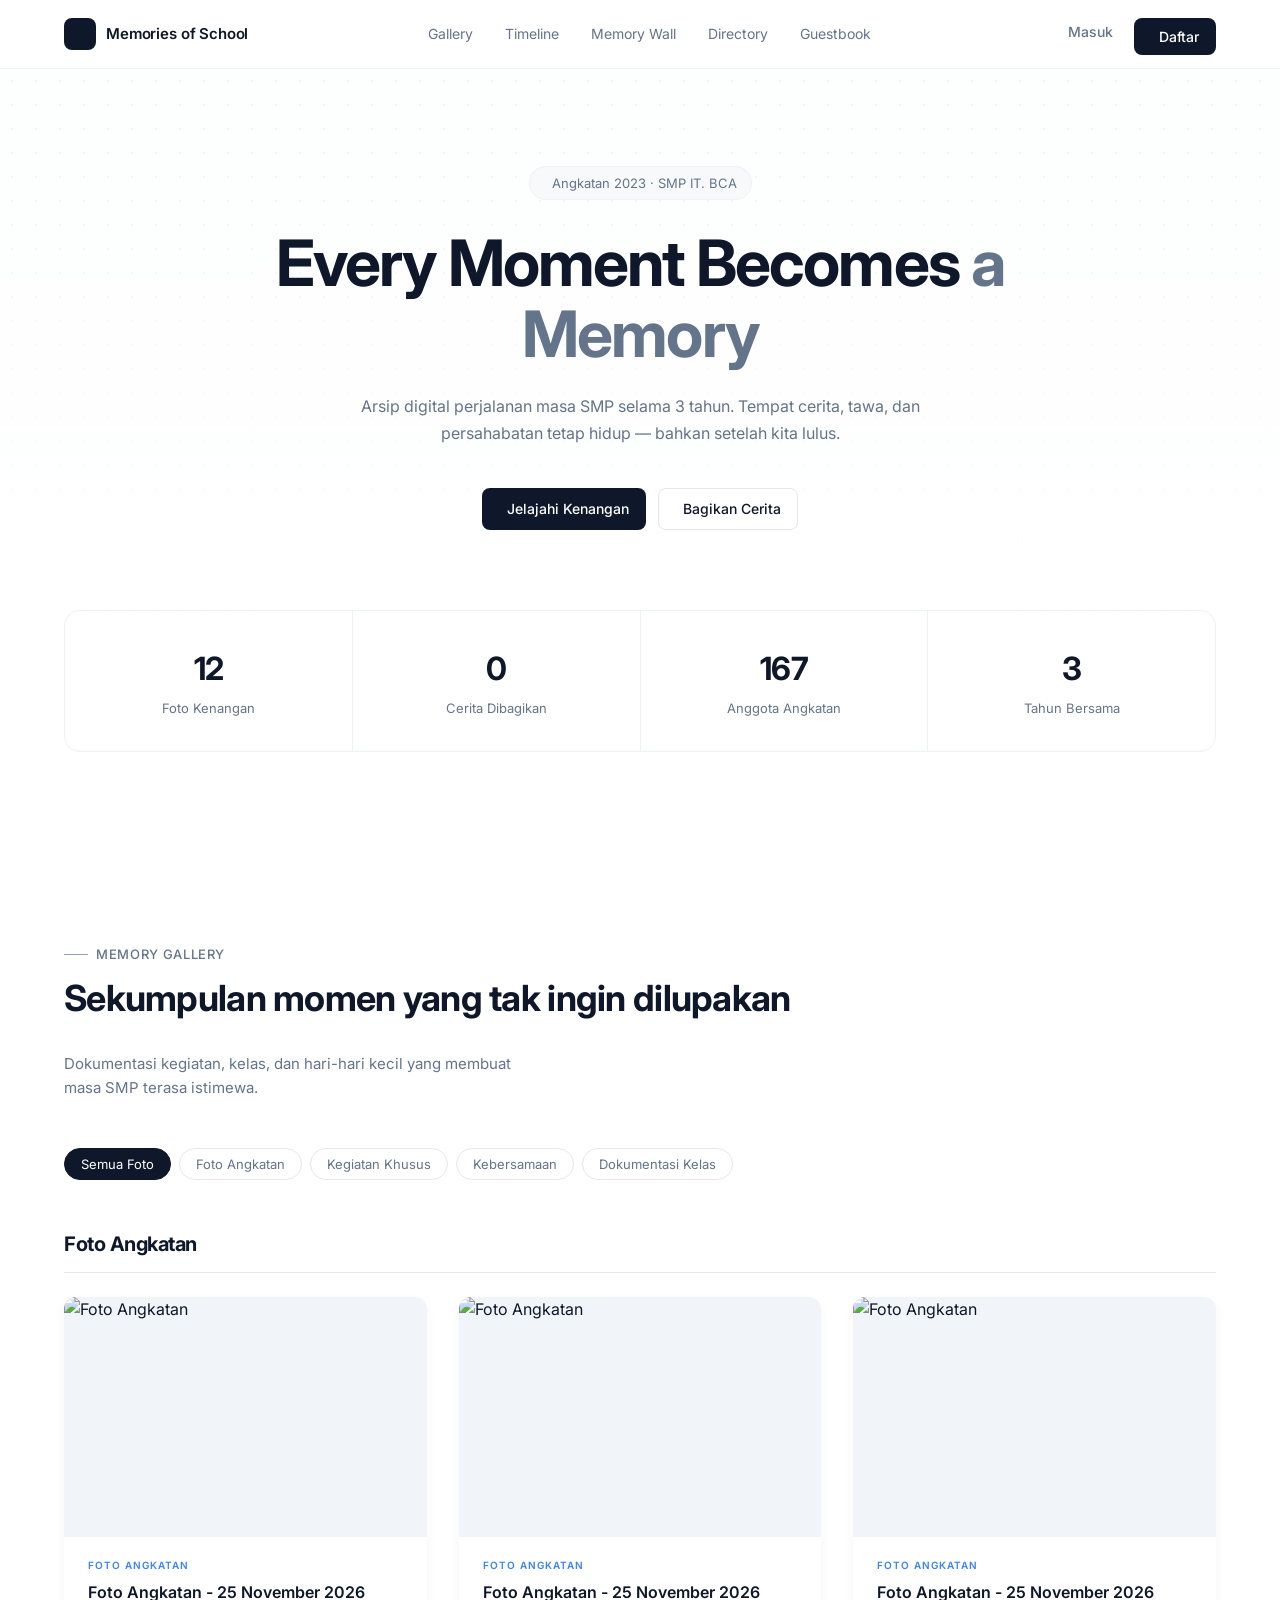
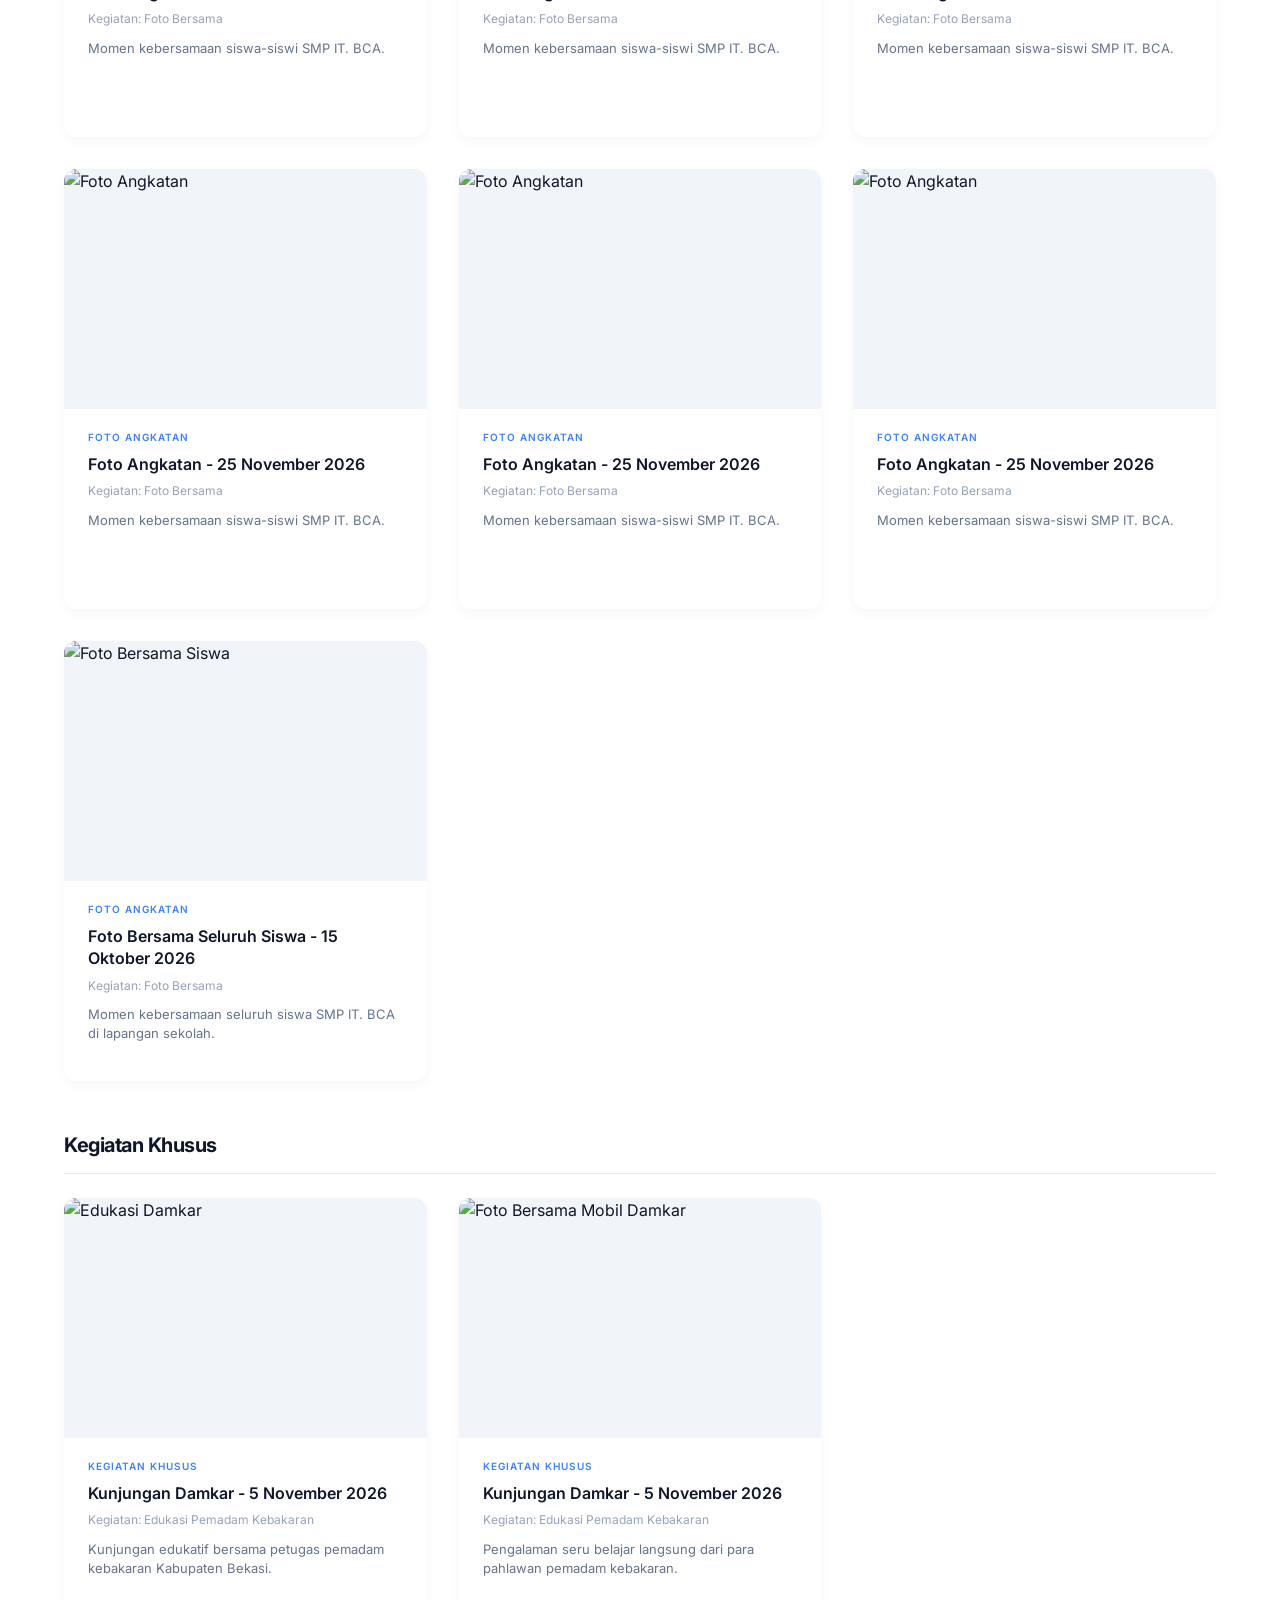
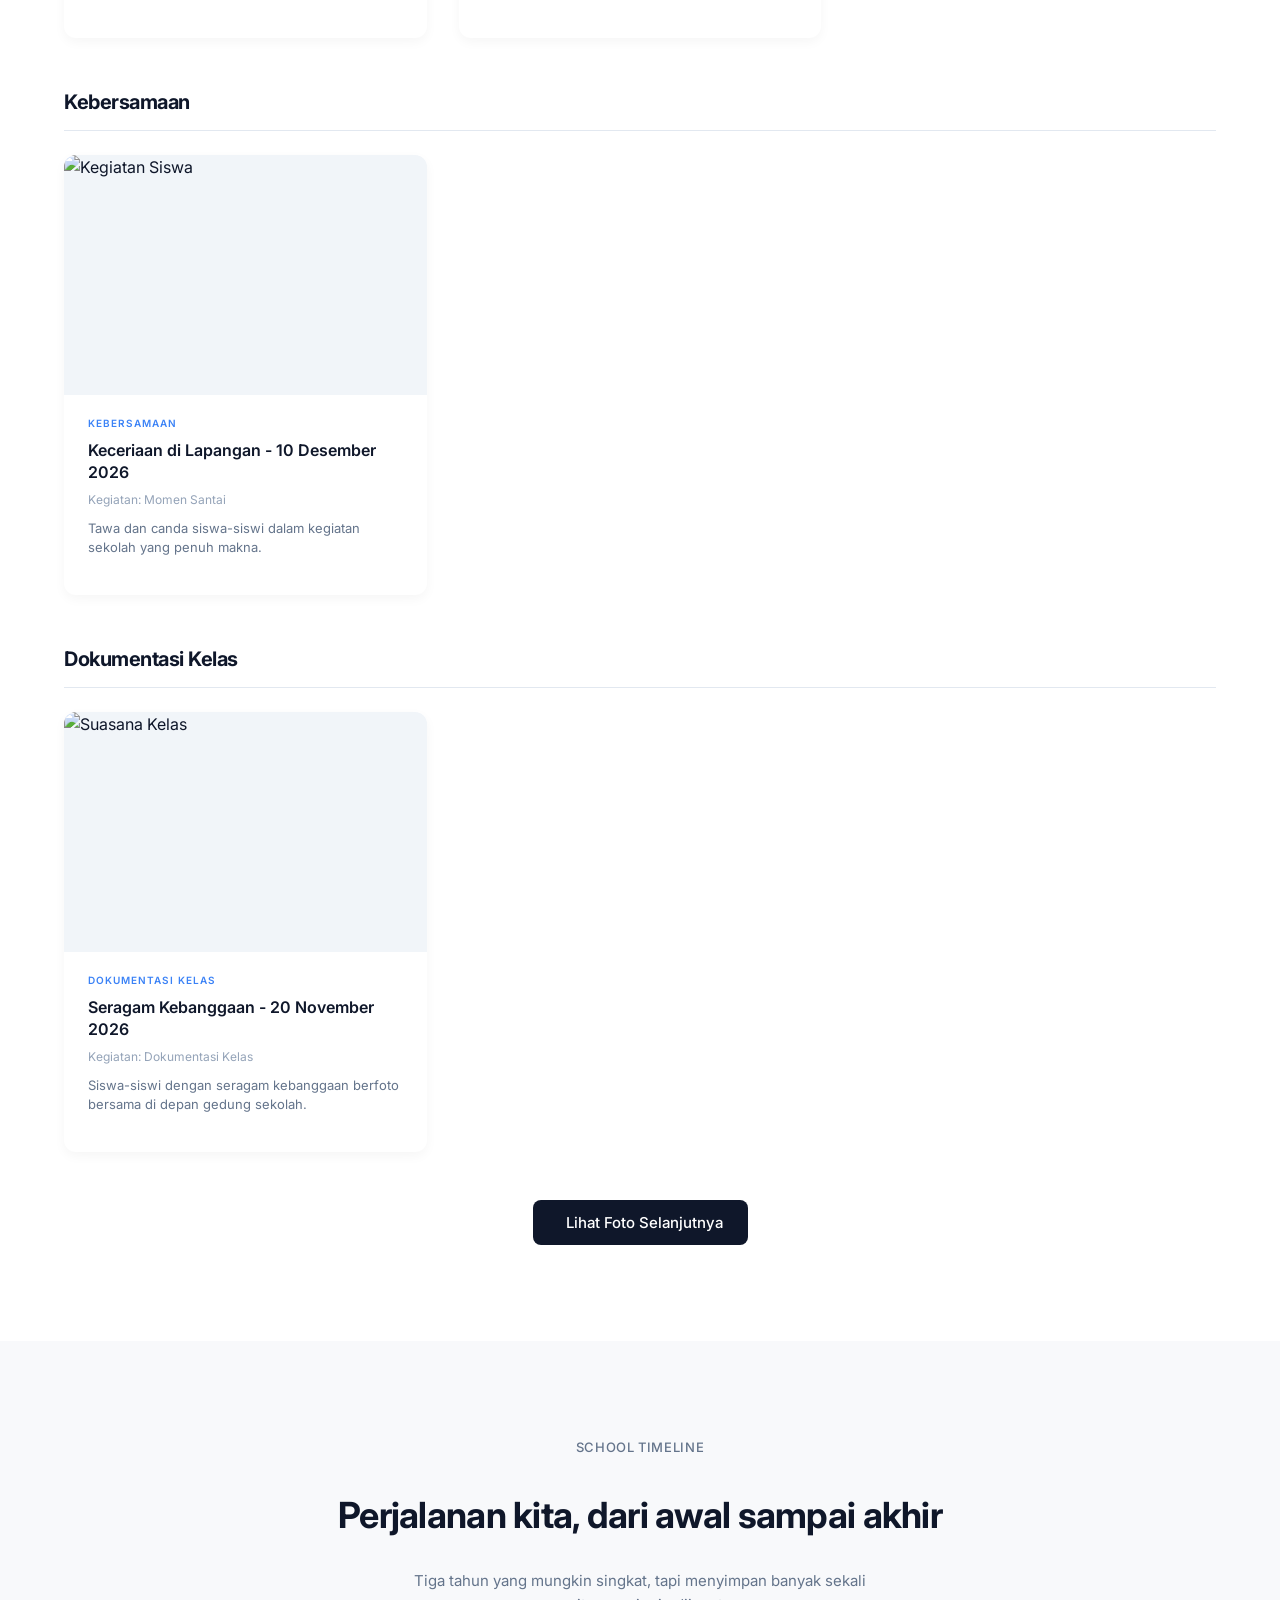
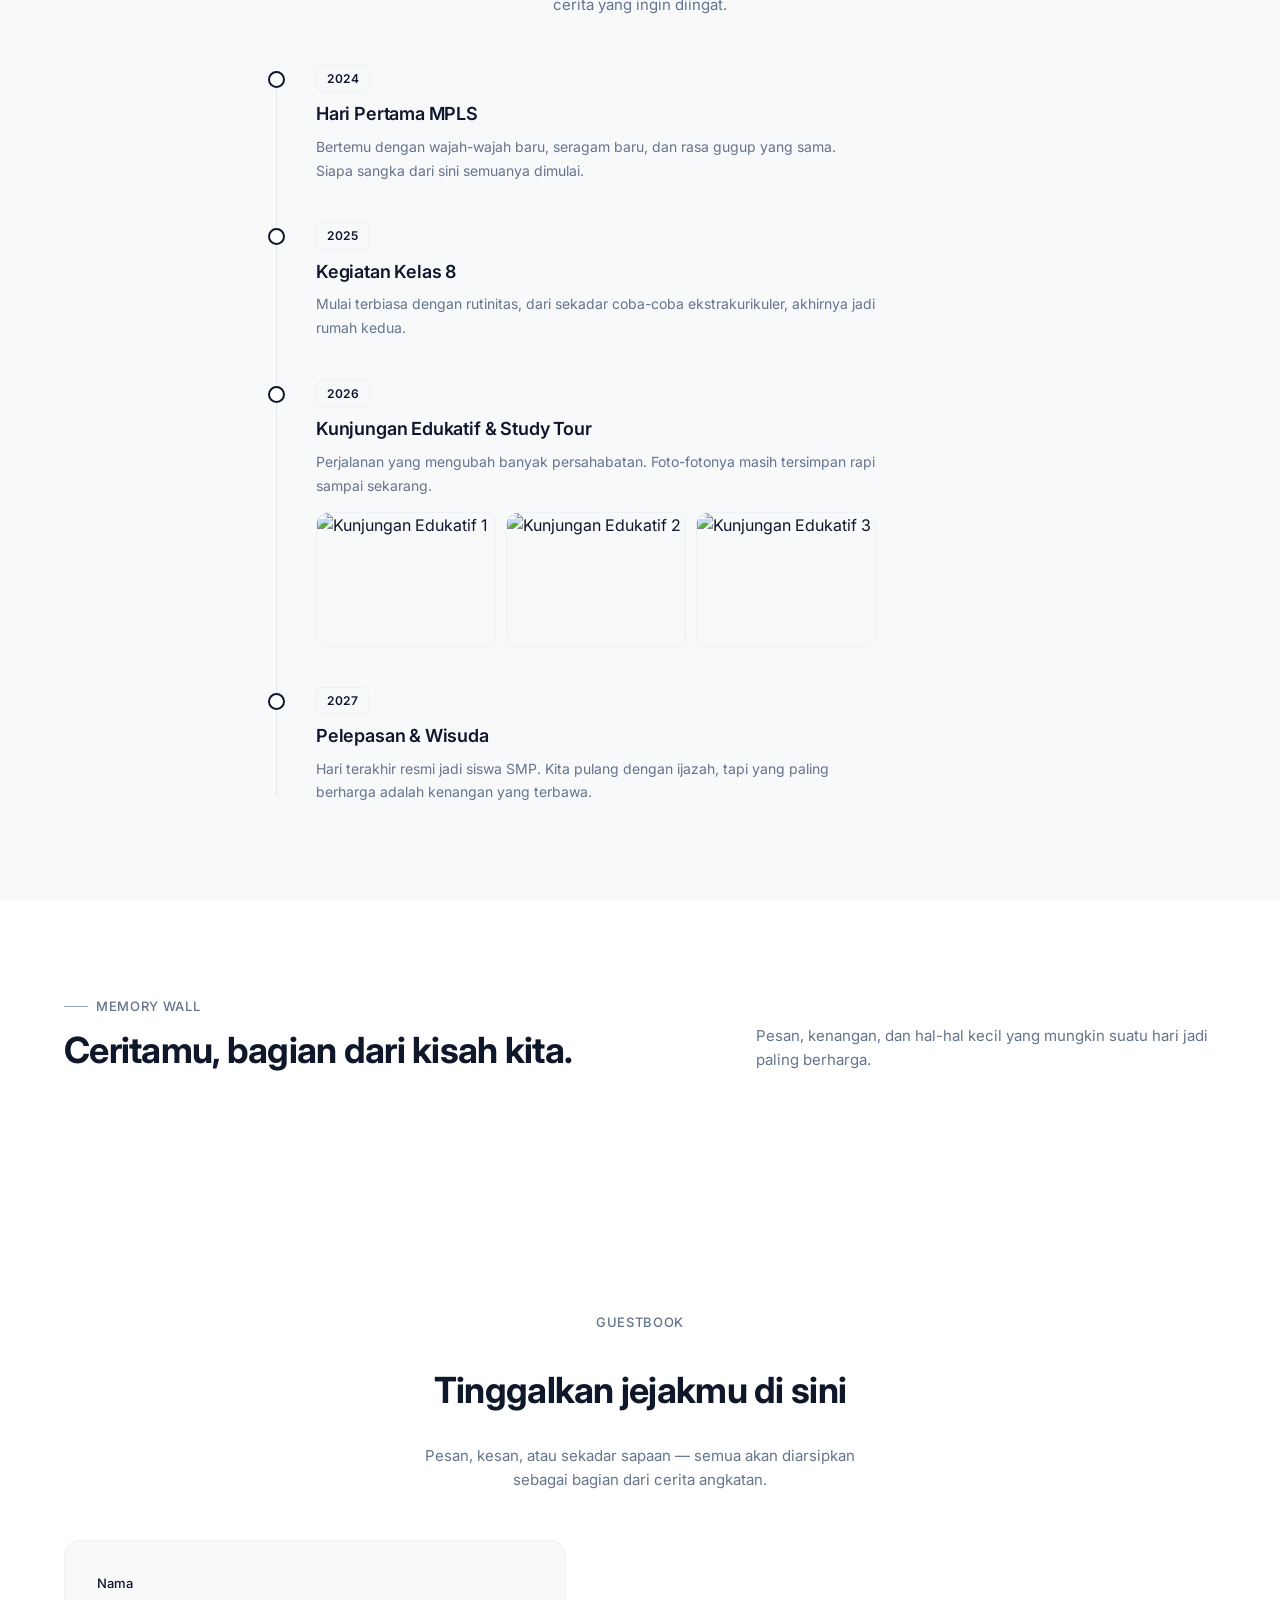
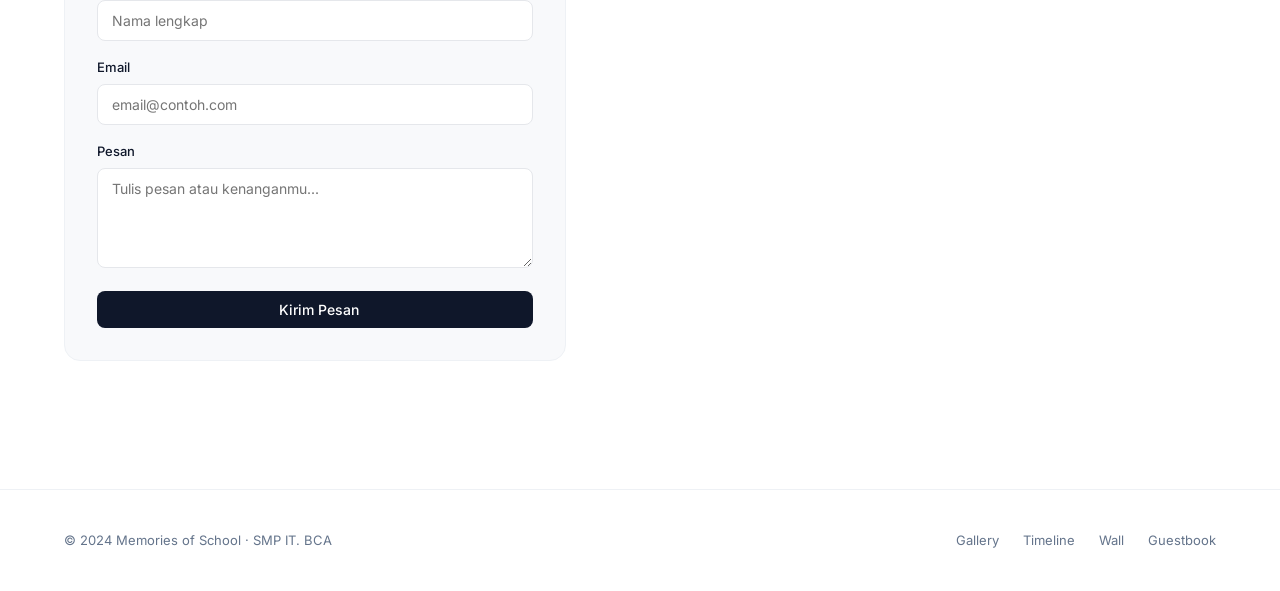
==== index.html @ fe0cecae "Update index.html" ====
<!DOCTYPE html>
<html lang="id">
<head>
  <meta charset="UTF-8">
  <meta name="viewport" content="width=device-width, initial-scale=1.0">
  <title>Memories of School — SMP IT. BCA</title>
  <link rel="preconnect" href="https://fonts.googleapis.com">
  <link rel="preconnect" href="https://fonts.gstatic.com" crossorigin>
  <link href="https://fonts.googleapis.com/css2?family=Inter:wght@400;500;600;700&display=swap" rel="stylesheet">
  <script src="https://unpkg.com/lucide@latest"></script>
  <script src="https://cdn.jsdelivr.net/npm/@supabase/supabase-js@2"></script>
  <link rel="stylesheet" href="css/styles.css">
  
  <!-- CUSTOM CSS: DESAIN MINIMALIS & GRID TABEL YANG RAPI -->
  <style>
    /* Kunci Grid Utama */
    .gallery {
      display: grid !important;
      grid-template-columns: repeat(auto-fill, minmax(300px, 1fr)) !important;
      gap: 32px !important; 
      grid-auto-rows: 440px !important; 
      align-items: stretch !important;
    }

    /* Kunci Card */
    .gallery-card {
      display: flex !important;
      flex-direction: column !important;
      height: 440px !important; 
      background: #ffffff !important;
      border-radius: 12px !important; 
      border: none !important; 
      box-shadow: 0 4px 12px rgba(0, 0, 0, 0.04) !important; 
      overflow: hidden !important;
      margin: 0 !important;
      transition: transform 0.3s ease, box-shadow 0.3s ease !important;
    }

    .gallery-card:hover {
      transform: translateY(-4px) !important;
      box-shadow: 0 12px 24px rgba(0, 0, 0, 0.08) !important;
    }

    /* Kunci Gambar */
    .gallery-media {
      width: 100% !important;
      height: 240px !important; 
      flex-shrink: 0 !important;
      position: relative !important;
      overflow: hidden !important;
      background: #f1f5f9 !important;
    }

    .gallery-media img {
      width: 100% !important;
      height: 100% !important;
      object-fit: cover !important; 
      display: block !important;
      transition: transform 0.5s ease !important;
      cursor: pointer;
    }

    .gallery-card:hover .gallery-media img {
      transform: scale(1.03) !important; 
    }

    /* Kunci Area Teks */
    .gallery-info {
      height: 200px !important; 
      padding: 20px 24px !important; 
      display: flex !important;
      flex-direction: column !important;
      overflow: hidden !important;
      box-sizing: border-box !important;
    }

    /* Styling Kategori (Accent Color) */
    .photo-category {
      font-size: 10px !important;
      font-weight: 600 !important;
      color: #3b82f6 !important; 
      text-transform: uppercase !important;
      letter-spacing: 1px !important;
      margin-bottom: 8px !important;
    }

    /* Batasi Judul 2 Baris */
    .gallery-title {
      display: -webkit-box !important;
      -webkit-line-clamp: 2 !important;
      -webkit-box-orient: vertical !important;
      overflow: hidden !important;
      margin-bottom: 6px !important;
      font-size: 16px !important;
      font-weight: 600 !important;
      line-height: 1.4 !important;
      color: #0f172a !important;
    }

    /* Meta Data Kegiatan */
    .gallery-meta {
      font-size: 12px !important;
      color: #94a3b8 !important;
      margin-bottom: 10px !important;
    }

    /* Batasi Deskripsi 2 Baris */
    .gallery-desc {
      display: -webkit-box !important;
      -webkit-line-clamp: 2 !important;
      -webkit-box-orient: vertical !important;
      overflow: hidden !important;
      margin-bottom: 0 !important;
      font-size: 13px !important;
      color: #64748b !important;
      line-height: 1.5 !important;
    }

    /* Group Section Title */
    .group-title {
      font-size: 20px;
      font-weight: 700;
      color: #0f172a;
      margin-top: 48px;
      margin-bottom: 24px;
      padding-bottom: 12px;
      border-bottom: 1px solid #e2e8f0;
      letter-spacing: -0.5px;
    }

    /* Sembunyikan grup secara default jika difilter */
    .category-group {
      display: block;
      animation: fadeIn 0.4s ease;
    }

    @keyframes fadeIn {
      from { opacity: 0; transform: translateY(10px); }
      to { opacity: 1; transform: translateY(0); }
    }

    /* Tombol Load More */
    .load-more-container {
      text-align: center !important;
      margin-top: 48px !important;
      width: 100% !important;
    }

    /* Lightbox */
    .lightbox {
      position: fixed; top: 0; left: 0; width: 100%; height: 100%;
      background: rgba(15, 23, 42, 0.95); display: flex; align-items: center; justify-content: center;
      z-index: 9999; opacity: 0; pointer-events: none; transition: opacity 0.3s ease;
    }
    .lightbox.active { opacity: 1; pointer-events: auto; }
    .lightbox img { max-width: 90%; max-height: 90%; border-radius: 8px; box-shadow: 0 10px 30px rgba(0,0,0,0.5); }
    .lightbox-close { position: absolute; top: 24px; right: 32px; color: white; font-size: 32px; cursor: pointer; background: none; border: none; }

    /* =========================================
       SARAN UI/UX BARU (Ditambahkan di sini)
       ========================================= */
    html { scroll-behavior: smooth; }

    /* UI: Background Hero Lebih Hidup */
    .hero {
      background-color: #f8fafc;
      background-image: radial-gradient(#cbd5e1 1px, transparent 1px);
      background-size: 24px 24px;
      position: relative;
    }
    .hero::before {
      content: '';
      position: absolute;
      top: 0; left: 0; width: 100%; height: 100%;
      background: linear-gradient(to bottom, rgba(255,255,255,0.7) 0%, rgba(255,255,255,1) 100%);
      z-index: 0;
    }
    .hero .container { position: relative; z-index: 1; }

    /* UI: Efek Hover Overlay pada Foto (Menggunakan SVG, Bukan Emoji) */
    .gallery-media::after {
      content: '';
      position: absolute;
      top: 0; left: 0; width: 100%; height: 100%;
      background: rgba(15, 23, 42, 0.5) url("data:image/svg+xml,%3Csvg xmlns='http://www.w3.org/2000/svg' width='32' height='32' viewBox='0 0 24 24' fill='none' stroke='white' stroke-width='2' stroke-linecap='round' stroke-linejoin='round'%3E%3Ccircle cx='11' cy='11' r='8'%3E%3C/circle%3E%3Cline x1='21' y1='21' x2='16.65' y2='16.65'%3E%3C/line%3E%3Cline x1='11' y1='8' x2='11' y2='14'%3E%3C/line%3E%3Cline x1='8' y1='11' x2='14' y2='11'%3E%3C/line%3E%3C/svg%3E") center no-repeat;
      opacity: 0;
      transition: opacity 0.3s ease;
      pointer-events: none;
      z-index: 1;
    }
    .gallery-card:hover .gallery-media::after { opacity: 1; }

    /* UX: Perbaikan Grid di HP Kecil */
    @media (max-width: 480px) {
      .gallery {
        grid-template-columns: 1fr !important;
        gap: 20px !important;
      }
    }

    /* UX: Tombol Scroll to Top */
    #scrollTopBtn {
      position: fixed;
      bottom: 30px;
      right: 30px;
      width: 48px;
      height: 48px;
      background-color: #0f172a;
      color: white;
      border: none;
      border-radius: 50%;
      cursor: pointer;
      display: flex;
      align-items: center;
      justify-content: center;
      box-shadow: 0 4px 12px rgba(0,0,0,0.15);
      opacity: 0;
      visibility: hidden;
      transition: all 0.3s ease;
      z-index: 999;
    }
    #scrollTopBtn.show {
      opacity: 1;
      visibility: visible;
    }
    #scrollTopBtn:hover {
      background-color: #3b82f6;
      transform: translateY(-3px);
    }
  </style>
</head>
<body>

<!-- ================= NAVBAR ================= -->
<nav class="nav">
  <div class="container nav-inner">
    <a href="#" class="brand">
      <span class="brand-mark"><i data-lucide="book-open"></i></span>
      <span>Memories of School</span>
    </a>
    <div class="nav-links" id="navLinks">
      <a href="#gallery">Gallery</a>
      <a href="#timeline">Timeline</a>
      <a href="#wall">Memory Wall</a>
      <a href="#directory">Directory</a>
      <a href="#guestbook">Guestbook</a>
    </div>
    <div class="nav-actions">
      <div class="auth-buttons" id="authButtons">
        <button class="btn btn-ghost" id="btnLogin">Masuk</button>
        <button class="btn btn-primary" id="btnRegister">
          <i data-lucide="user-plus"></i> <span class="reg-text">Daftar</span>
        </button>
      </div>
      <div class="user-menu" id="userMenu" hidden>
        <div class="user-chip">
          <div class="user-avatar" id="userAvatar">A</div>
          <span class="user-name" id="userName">Nama</span>
        </div>
        <button class="btn btn-ghost btn-sm" id="btnLogout" title="Keluar" aria-label="Keluar" onclick="return confirm('Apakah kamu yakin ingin keluar dari akun ini?')">
          <i data-lucide="log-out"></i>
        </button>
      </div>
      <button class="mobile-toggle" id="mobileToggle" aria-label="Menu">
        <i data-lucide="menu"></i>
      </button>
    </div>
  </div>
</nav>

<!-- ================= HERO ================= -->
<header class="hero">
  <div class="container">
    <div class="hero-badge">
      <i data-lucide="sparkles"></i>
      Angkatan 2023 · SMP IT. BCA
    </div>
    <h1>Every Moment Becomes <em>a Memory</em></h1>
    <p>Arsip digital perjalanan masa SMP selama 3 tahun. Tempat cerita, tawa, dan persahabatan tetap hidup — bahkan setelah kita lulus.</p>
    <div class="hero-actions">
      <a href="#gallery" class="btn btn-primary">
        <i data-lucide="images"></i> Jelajahi Kenangan
      </a>
      <a href="#wall" class="btn btn-outline">
        <i data-lucide="pen-line"></i> Bagikan Cerita
      </a>
    </div>
  </div>
</header>

<!-- ================= STATS ================= -->
<section class="stats reveal">
  <div class="container">
    <div class="stats-grid">
      <div class="stat">
        <div class="stat-value" id="statPhotos">12</div>
        <div class="stat-label">Foto Kenangan</div>
      </div>
      <div class="stat">
        <div class="stat-value" id="statWall">0</div>
        <div class="stat-label">Cerita Dibagikan</div>
      </div>
      <div class="stat">
        <div class="stat-value" id="statAnggota">167</div>
        <div class="stat-label">Anggota Angkatan</div>
      </div>
      <div class="stat">
        <div class="stat-value" id="statTahun">3</div>
        <div class="stat-label">Tahun Bersama</div>
      </div>
    </div>
  </div>
</section>

<!-- ================= GALLERY ================= -->
<section class="section" id="gallery">
  <div class="container">
    <div class="section-header">
      <div>
        <div class="eyebrow">Memory Gallery</div>
        <h2 class="section-title">Sekumpulan momen yang tak ingin dilupakan</h2>
      </div>
      <div class="header-right">
        <p class="section-desc">Dokumentasi kegiatan, kelas, dan hari-hari kecil yang membuat masa SMP terasa istimewa.</p>
        <button class="btn btn-primary" id="btnAddPhoto" hidden>
          <i data-lucide="plus"></i> Tambah Foto
        </button>
      </div>
    </div>

    <div class="filters">
      <button class="filter active" data-filter="all">Semua Foto</button>
      <button class="filter" data-filter="angkatan">Foto Angkatan</button>
      <button class="filter" data-filter="kegiatan">Kegiatan Khusus</button>
      <button class="filter" data-filter="kebersamaan">Kebersamaan</button>
      <button class="filter" data-filter="kelas">Dokumentasi Kelas</button>
    </div>

    <div class="category-group" data-cat="angkatan">
      <h3 class="group-title">Foto Angkatan</h3>
      <div class="gallery" id="galleryGridAngkatan">
        
        <article class="gallery-card reveal" data-cat="angkatan">
          <div class="gallery-media"><img src="https://raw.githubusercontent.com/ZrooPro/SaveDat2/main/uploads/20261125_161316_932_z1b9irbq.jpg" alt="Foto Angkatan" loading="lazy" onclick="openLightbox(this.src)"></div>
          <div class="gallery-info"><div class="photo-category">Foto Angkatan</div><h3 class="gallery-title">Foto Angkatan - 25 November 2026</h3><div class="gallery-meta">Kegiatan: Foto Bersama</div><p class="gallery-desc">Momen kebersamaan siswa-siswi SMP IT. BCA.</p></div>
        </article>

        <article class="gallery-card reveal" data-cat="angkatan">
          <div class="gallery-media"><img src="https://raw.githubusercontent.com/ZrooPro/SaveDat2/main/uploads/20261125_161321_179_rw76cn85.jpg" alt="Foto Angkatan" loading="lazy" onclick="openLightbox(this.src)"></div>
          <div class="gallery-info"><div class="photo-category">Foto Angkatan</div><h3 class="gallery-title">Foto Angkatan - 25 November 2026</h3><div class="gallery-meta">Kegiatan: Foto Bersama</div><p class="gallery-desc">Momen kebersamaan siswa-siswi SMP IT. BCA.</p></div>
        </article>

        <article class="gallery-card reveal" data-cat="angkatan">
          <div class="gallery-media"><img src="https://raw.githubusercontent.com/ZrooPro/SaveDat2/main/uploads/20261125_161326_405_0aq1sp3o.jpg" alt="Foto Angkatan" loading="lazy" onclick="openLightbox(this.src)"></div>
          <div class="gallery-info"><div class="photo-category">Foto Angkatan</div><h3 class="gallery-title">Foto Angkatan - 25 November 2026</h3><div class="gallery-meta">Kegiatan: Foto Bersama</div><p class="gallery-desc">Momen kebersamaan siswa-siswi SMP IT. BCA.</p></div>
        </article>

        <article class="gallery-card reveal" data-cat="angkatan">
          <div class="gallery-media"><img src="https://raw.githubusercontent.com/ZrooPro/SaveDat2/main/uploads/20261125_161331_958_b3hledem.jpg" alt="Foto Angkatan" loading="lazy" onclick="openLightbox(this.src)"></div>
          <div class="gallery-info"><div class="photo-category">Foto Angkatan</div><h3 class="gallery-title">Foto Angkatan - 25 November 2026</h3><div class="gallery-meta">Kegiatan: Foto Bersama</div><p class="gallery-desc">Momen kebersamaan siswa-siswi SMP IT. BCA.</p></div>
        </article>

        <article class="gallery-card reveal" data-cat="angkatan">
          <div class="gallery-media"><img src="https://raw.githubusercontent.com/ZrooPro/SaveDat2/main/uploads/20261125_161337_397_97i0oxuw.jpg" alt="Foto Angkatan" loading="lazy" onclick="openLightbox(this.src)"></div>
          <div class="gallery-info"><div class="photo-category">Foto Angkatan</div><h3 class="gallery-title">Foto Angkatan - 25 November 2026</h3><div class="gallery-meta">Kegiatan: Foto Bersama</div><p class="gallery-desc">Momen kebersamaan siswa-siswi SMP IT. BCA.</p></div>
        </article>

        <article class="gallery-card reveal" data-cat="angkatan">
          <div class="gallery-media"><img src="https://raw.githubusercontent.com/ZrooPro/SaveDat2/main/uploads/20261125_161342_842_9tv0123o.jpg" alt="Foto Angkatan" loading="lazy" onclick="openLightbox(this.src)"></div>
          <div class="gallery-info"><div class="photo-category">Foto Angkatan</div><h3 class="gallery-title">Foto Angkatan - 25 November 2026</h3><div class="gallery-meta">Kegiatan: Foto Bersama</div><p class="gallery-desc">Momen kebersamaan siswa-siswi SMP IT. BCA.</p></div>
        </article>

        <article class="gallery-card reveal" data-cat="angkatan">
          <div class="gallery-media"><img src="https://raw.githubusercontent.com/ZrooPro/SaveDat2/main/uploads/20261122_194249_668_9pwv7ybp.jpg" alt="Foto Bersama Siswa" loading="lazy" onclick="openLightbox(this.src)"></div>
          <div class="gallery-info"><div class="photo-category">Foto Angkatan</div><h3 class="gallery-title">Foto Bersama Seluruh Siswa - 15 Oktober 2026</h3><div class="gallery-meta">Kegiatan: Foto Bersama</div><p class="gallery-desc">Momen kebersamaan seluruh siswa SMP IT. BCA di lapangan sekolah.</p></div>
        </article>
      </div>
    </div>

    <div class="category-group" data-cat="kegiatan">
      <h3 class="group-title">Kegiatan Khusus</h3>
      <div class="gallery" id="galleryGridKegiatan">
        
        <article class="gallery-card reveal" data-cat="kegiatan">
          <div class="gallery-media"><img src="https://raw.githubusercontent.com/ZrooPro/SaveDat1/main/uploads/20261124_134805_615_4kym65nd.jpg" alt="Edukasi Damkar" loading="lazy" onclick="openLightbox(this.src)"></div>
          <div class="gallery-info"><div class="photo-category">Kegiatan Khusus</div><h3 class="gallery-title">Kunjungan Damkar - 5 November 2026</h3><div class="gallery-meta">Kegiatan: Edukasi Pemadam Kebakaran</div><p class="gallery-desc">Kunjungan edukatif bersama petugas pemadam kebakaran Kabupaten Bekasi.</p></div>
        </article>

        <article class="gallery-card reveal" data-cat="kegiatan">
          <div class="gallery-media"><img src="https://raw.githubusercontent.com/ZrooPro/SaveDat1/main/uploads/20261122_194959_030_mirmowa0.jpg" alt="Foto Bersama Mobil Damkar" loading="lazy" onclick="openLightbox(this.src)"></div>
          <div class="gallery-info"><div class="photo-category">Kegiatan Khusus</div><h3 class="gallery-title">Kunjungan Damkar - 5 November 2026</h3><div class="gallery-meta">Kegiatan: Edukasi Pemadam Kebakaran</div><p class="gallery-desc">Pengalaman seru belajar langsung dari para pahlawan pemadam kebakaran.</p></div>
        </article>
      </div>
    </div>

    <div class="category-group" data-cat="kebersamaan">
      <h3 class="group-title">Kebersamaan</h3>
      <div class="gallery" id="galleryGridKebersamaan">
        
        <article class="gallery-card reveal" data-cat="kebersamaan">
          <div class="gallery-media"><img src="https://raw.githubusercontent.com/ZrooPro/SaveDat2/main/uploads/20261122_194928_029_rj6th6h8.jpg" alt="Kegiatan Siswa" loading="lazy" onclick="openLightbox(this.src)"></div>
          <div class="gallery-info"><div class="photo-category">Kebersamaan</div><h3 class="gallery-title">Keceriaan di Lapangan - 10 Desember 2026</h3><div class="gallery-meta">Kegiatan: Momen Santai</div><p class="gallery-desc">Tawa dan canda siswa-siswi dalam kegiatan sekolah yang penuh makna.</p></div>
        </article>
      </div>
    </div>

    <div class="category-group" data-cat="kelas">
      <h3 class="group-title">Dokumentasi Kelas</h3>
      <div class="gallery" id="galleryGridKelas">
        
        <article class="gallery-card reveal" data-cat="kelas">
          <div class="gallery-media"><img src="https://raw.githubusercontent.com/ZrooPro/SaveDat1/main/uploads/20261122_194830_069_2pvwnge6.jpg" alt="Suasana Kelas" loading="lazy" onclick="openLightbox(this.src)"></div>
          <div class="gallery-info"><div class="photo-category">Dokumentasi Kelas</div><h3 class="gallery-title">Seragam Kebanggaan - 20 November 2026</h3><div class="gallery-meta">Kegiatan: Dokumentasi Kelas</div><p class="gallery-desc">Siswa-siswi dengan seragam kebanggaan berfoto bersama di depan gedung sekolah.</p></div>
        </article>
      </div>
    </div>

    <div class="load-more-container">
      <button class="btn btn-primary" id="loadMoreBtn" style="padding: 12px 24px; font-size: 15px;">
        <i data-lucide="chevron-down"></i> Lihat Foto Selanjutnya
      </button>
    </div>

  </div>
</section>

<!-- ================= TIMELINE ================= -->
<section class="section" id="timeline" style="background: var(--bg-soft);">
  <div class="container">
    <div class="section-header center">
      <div class="eyebrow">School Timeline</div>
      <h2 class="section-title">Perjalanan kita, dari awal sampai akhir</h2>
      <p class="section-desc">Tiga tahun yang mungkin singkat, tapi menyimpan banyak sekali cerita yang ingin diingat.</p>
    </div>
    <div class="timeline-wrap">
      <div class="tl-item reveal"><span class="tl-dot"></span><span class="tl-year">2024</span><h3 class="tl-title">Hari Pertama MPLS</h3><p class="tl-desc">Bertemu dengan wajah-wajah baru, seragam baru, dan rasa gugup yang sama. Siapa sangka dari sini semuanya dimulai.</p></div>
      <div class="tl-item reveal"><span class="tl-dot"></span><span class="tl-year">2025</span><h3 class="tl-title">Kegiatan Kelas 8</h3><p class="tl-desc">Mulai terbiasa dengan rutinitas, dari sekadar coba-coba ekstrakurikuler, akhirnya jadi rumah kedua.</p></div>
      
      <div class="tl-item reveal">
        <span class="tl-dot"></span>
        <span class="tl-year">2026</span>
        <h3 class="tl-title">Kunjungan Edukatif &amp; Study Tour</h3>
        <p class="tl-desc">Perjalanan yang mengubah banyak persahabatan. Foto-fotonya masih tersimpan rapi sampai sekarang.</p>
        <div class="tl-photos">
          <img src="https://raw.githubusercontent.com/ZrooPro/SaveDat2/main/uploads/20261123_143435_668_530rtztv.jpg" alt="Kunjungan Edukatif 1" loading="lazy" onclick="openLightbox(this.src)">
          <img src="https://raw.githubusercontent.com/ZrooPro/SaveDat2/main/uploads/20261123_152327_655_0gl3qft3.jpg" alt="Kunjungan Edukatif 2" loading="lazy" onclick="openLightbox(this.src)">
          <img src="https://raw.githubusercontent.com/ZrooPro/SaveDat2/main/uploads/20261123_144903_228_e5pp1wfv.jpg" alt="Kunjungan Edukatif 3" loading="lazy" onclick="openLightbox(this.src)">
        </div>
      </div>

      <div class="tl-item reveal"><span class="tl-dot"></span><span class="tl-year">2027</span><h3 class="tl-title">Pelepasan &amp; Wisuda</h3><p class="tl-desc">Hari terakhir resmi jadi siswa SMP. Kita pulang dengan ijazah, tapi yang paling berharga adalah kenangan yang terbawa.</p></div>
    </div>
  </div>
</section>

<!-- ================= MEMORY WALL ================= -->
<section class="section" id="wall">
  <div class="container">
    <div class="section-header">
      <div>
        <div class="eyebrow">Memory Wall</div>
        <h2 class="section-title">Ceritamu, bagian dari kisah kita.</h2>
      </div>
      <div class="header-right">
        <p class="section-desc">Pesan, kenangan, dan hal-hal kecil yang mungkin suatu hari jadi paling berharga.</p>
        <button class="btn btn-primary" id="btnAddWall" hidden>
          <i data-lucide="pen-line"></i> Tulis Cerita
        </button>
      </div>
    </div>
    <div class="wall" id="wallGrid"></div>
  </div>
</section>

<!-- ================= GUESTBOOK ================= -->
<section class="section" id="guestbook">
  <div class="container">
    <div class="section-header center">
      <div class="eyebrow">Guestbook</div>
      <h2 class="section-title">Tinggalkan jejakmu di sini</h2>
      <p class="section-desc">Pesan, kesan, atau sekadar sapaan — semua akan diarsipkan sebagai bagian dari cerita angkatan.</p>
    </div>
    <div class="guestbook-wrap">
      <form class="gb-form" id="gbForm">
        <div class="field"><label for="gbName">Nama</label><input type="text" id="gbName" placeholder="Nama lengkap" required></div>
        <div class="field"><label for="gbEmail">Email</label><input type="email" id="gbEmail" placeholder="email@contoh.com" required></div>
        <div class="field"><label for="gbMessage">Pesan</label><textarea id="gbMessage" placeholder="Tulis pesan atau kenanganmu..." required></textarea></div>
        <button type="submit" class="btn btn-primary"><i data-lucide="send"></i> Kirim Pesan</button>
      </form>
      <div class="gb-list" id="gbList"></div>
    </div>
  </div>
</section>

<!-- ================= FOOTER ================= -->
<footer class="footer">
  <div class="container footer-inner">
    <div>© 2024 Memories of School · SMP IT. BCA</div>
    <div class="footer-links">
      <a href="#gallery">Gallery</a>
      <a href="#timeline">Timeline</a>
      <a href="#wall">Wall</a>
      <a href="#guestbook">Guestbook</a>
    </div>
  </div>
</footer>

<!-- ================= MODAL: AUTH ================= -->
<div class="modal" id="authModal" hidden>
  <div class="modal-backdrop" data-close-modal></div>
  <div class="modal-box">
    <button class="modal-close" data-close-modal aria-label="Tutup"><i data-lucide="x"></i></button>
    <div class="modal-tabs">
      <button class="modal-tab active" data-tab="login">Masuk</button>
      <button class="modal-tab" data-tab="register">Daftar</button>
    </div>

    <form class="auth-form" id="loginForm">
      <div class="field"><label for="loginEmail">Email</label><input type="email" id="loginEmail" placeholder="email@contoh.com" required></div>
      <div class="field"><label for="loginPassword">Password</label><input type="password" id="loginPassword" placeholder="Password" required></div>
      <button type="submit" class="btn btn-primary">Masuk</button>
      <p class="auth-hint">Belum punya akun? <a href="#" data-switch="register">Daftar di sini</a></p>
    </form>

    <form class="auth-form" id="registerForm" hidden>
      <div class="field"><label for="regName">Nama Lengkap</label><input type="text" id="regName" placeholder="Nama lengkap" required maxlength="60"></div>
      <div class="field"><label for="regEmail">Email</label><input type="email" id="regEmail" placeholder="email@contoh.com" required></div>
      <div class="field"><label for="regPassword">Password</label><input type="password" id="regPassword" placeholder="Minimal 6 karakter" required minlength="6"></div>
      <div class="field">
        <label for="regCode">Kode Angkatan</label>
        <input type="text" id="regCode" placeholder="Kode dari teman sekelas" required autocomplete="off">
        <small class="field-hint">Hanya anggota angkatan 2023 yang tahu kode ini.</small>
      </div>
      <button type="submit" class="btn btn-primary">Daftar</button>
      <p class="auth-hint">Sudah punya akun? <a href="#" data-switch="login">Masuk di sini</a></p>
    </form>
  </div>
</div>

<!-- ================= MODAL: UPLOAD ================= -->
<div class="modal" id="uploadModal" hidden>
  <div class="modal-backdrop" data-close-modal></div>
  <div class="modal-box">
    <button class="modal-close" data-close-modal aria-label="Tutup"><i data-lucide="x"></i></button>
    <h3 class="modal-title">Tambah Foto Kenangan</h3>
    
    <div style="background: var(--bg-soft); padding: 14px 18px; border-radius: 8px; border: 1px solid var(--border-soft); margin-bottom: 20px; font-size: 13px; color: var(--text-muted); line-height: 1.6;">
      <p style="font-weight: 600; color: var(--text); margin-bottom: 8px; display: flex; align-items: center; gap: 6px;">
        <i data-lucide="check-circle" style="width: 16px; height: 16px; color: #10b981;"></i> Kriteria Diterima:
      </p>
      <ul style="padding-left: 20px; margin-bottom: 12px;">
        <li>Kegiatan belajar, kelas, ekstrakurikuler, dan acara sekolah.</li>
        <li>Foto bersama teman, guru, study tour, dan wisuda.</li>
        <li>Karya siswa, desain poster, dan dokumentasi positif lainnya.</li>
      </ul>
      
      <p style="font-weight: 600; color: var(--danger); margin-bottom: 8px; display: flex; align-items: center; gap: 6px;">
        <i data-lucide="x-circle" style="width: 16px; height: 16px;"></i> Dilarang Mengunggah:
      </p>
      <p style="margin-bottom: 0;">Foto yang mengandung pornografi, kekerasan, narkoba, SARA, promosi/judol, teks iklan, atau data pribadi (No HP/Email). <i>Pelanggaran akan ditindaklanjuti oleh Admin.</i></p>
    </div>

    <form id="uploadForm">
      <div class="field">
        <label for="upFile">Pilih Foto</label>
        <input type="file" id="upFile" accept="image/*" required>
        <div class="upload-preview" id="upPreview" hidden><img alt="Preview"></div>
      </div>
      <div class="field"><label for="upTitle">Judul (Format: Nama Kegiatan - Tanggal)</label><input type="text" id="upTitle" maxlength="80" placeholder="Contoh: Foto Angkatan - 25 November 2026" required></div>
      <div class="field">
        <label for="upCategory">Kategori</label>
        <select id="upCategory">
          <option value="angkatan">Foto Angkatan</option>
          <option value="kegiatan">Kegiatan Khusus</option>
          <option value="kebersamaan">Kebersamaan</option>
          <option value="kelas">Dokumentasi Kelas</option>
        </select>
      </div>
      <div class="field"><label for="upDesc">Deskripsi</label><textarea id="upDesc" maxlength="200" placeholder="Ceritakan sedikit tentang foto ini..." required></textarea></div>
      <div class="field"><label for="upDate">Tanggal</label><input type="date" id="upDate" required></div>
      
      <button type="submit" id="uploadBtn" class="btn btn-primary">
        <i data-lucide="upload"></i> <span id="uploadBtnText">Unggah Foto</span>
      </button>
    </form>
  </div>
</div>

<!-- ================= MODAL: TULIS MEMORY WALL ================= -->
<div class="modal" id="wallModal" hidden>
  <div class="modal-backdrop" data-close-modal></div>
  <div class="modal-box">
    <button class="modal-close" data-close-modal aria-label="Tutup"><i data-lucide="x"></i></button>
    <h3 class="modal-title" id="wallModalTitle">Bagikan Cerita Kenangan</h3>
    <form id="wallForm">
      <input type="hidden" id="wallId" value="">
      <div class="field">
        <label for="wallContent">Cerita atau Pesan</label>
        <textarea id="wallContent" placeholder="Tulis cerita, kenangan, atau pesan untuk teman-teman..." required minlength="5" maxlength="500" style="min-height: 150px;"></textarea>
        <small class="field-hint">Maksimal 500 karakter.</small>
      </div>
      <button type="submit" class="btn btn-primary" style="width: 100%; justify-content: center;">
        <i data-lucide="send"></i> <span id="wallSubmitText">Kirim Cerita</span>
      </button>
    </form>
  </div>
</div>

<!-- LIGHTBOX -->
<div class="lightbox" id="lightbox" onclick="closeLightbox()">
  <button class="lightbox-close" aria-label="Tutup">&times;</button>
  <img id="lightboxImg" src="" alt="Zoomed Image">
</div>

<!-- ================= TOMBOL SCROLL TO TOP ================= -->
<button id="scrollTopBtn" title="Kembali ke atas">
  <i data-lucide="chevron-up"></i>
</button>

<!-- ================= TOAST ================= -->
<div class="toast" id="toast" role="status" aria-live="polite"></div>

<!-- SCRIPT LIGHTBOX SAJA (Script lama sudah dihapus) -->
<script>
  // 1. Lightbox (Zoom Foto)
  function openLightbox(src) {
    document.getElementById('lightboxImg').src = src;
    document.getElementById('lightbox').classList.add('active');
  }

  function closeLightbox() {
    document.getElementById('lightbox').classList.remove('active');
  }

  // Inisialisasi Ikon Lucide saat halaman pertama kali dimuat
  lucide.createIcons();
</script>

<!-- JS Modules -->
<script src="js/supabase-config.js"></script>
<script src="js/supabase-client.js"></script>
<script src="js/ui.js"></script>
<script src="js/auth.js"></script>
<script src="js/gallery.js"></script>
<script src="js/guestbook.js"></script>
<script src="js/memory-wall.js"></script>
<script src="js/main.js"></script>
</body>
</html>
---- css/styles.css ----
/* ============================================================
   MEMORIES OF SCHOOL — SMP IT. BCA
   File: css/styles.css
   ============================================================ */

:root {
  --bg: #ffffff; --bg-soft: #f8f9fb; --bg-muted: #f1f3f7;
  --text: #0f172a; --text-muted: #64748b; --text-light: #94a3b8;
  --border: #e5e7eb; --border-soft: #eef1f5;
  --accent: #0f172a; --accent-hover: #1e293b;
  --danger: #dc2626;
  --radius: 12px; --radius-lg: 16px;
  --shadow-sm: 0 1px 2px rgba(15,23,42,0.04);
  --shadow: 0 4px 12px rgba(15,23,42,0.06);
  --shadow-lg: 0 12px 32px rgba(15,23,42,0.08);
  --max: 1200px;
}
* { margin: 0; padding: 0; box-sizing: border-box; }
*, *::before, *::after { -webkit-tap-highlight-color: transparent; }
[hidden] { display: none !important; }

html { scroll-behavior: smooth; overflow-x: hidden; }
body {
  font-family: 'Inter', -apple-system, BlinkMacSystemFont, sans-serif;
  background: var(--bg); color: var(--text); line-height: 1.6;
  -webkit-font-smoothing: antialiased;
  overflow-x: hidden; width: 100%;
}
img { max-width: 100%; display: block; }
a { color: inherit; text-decoration: none; }
button {
  font-family: inherit; cursor: pointer; color: inherit;
  background: none; border: none; -webkit-appearance: none; appearance: none;
  -webkit-tap-highlight-color: transparent; touch-action: manipulation;
  user-select: none; -webkit-user-select: none;
}
.container { max-width: var(--max); margin: 0 auto; padding: 0 24px; }

/* ============ NAVBAR ============ */
.nav {
  position: sticky; top: 0; z-index: 100;
  background: rgba(255,255,255,0.85); backdrop-filter: blur(12px);
  -webkit-backdrop-filter: blur(12px); border-bottom: 1px solid var(--border-soft);
  width: 100%;
}
.nav-inner {
  display: flex; align-items: center; justify-content: space-between;
  height: 68px; gap: 12px; width: 100%;
}
.brand {
  display: flex; align-items: center; gap: 10px;
  font-weight: 600; font-size: 15px; letter-spacing: -0.01em;
  flex-shrink: 0; white-space: nowrap;
}
.brand-mark { width: 32px; height: 32px; background: var(--accent); color: #fff; border-radius: 8px; display: grid; place-items: center; flex-shrink: 0; }
.brand-mark svg { width: 18px; height: 18px; }
.nav-links { display: flex; gap: 32px; align-items: center; }
.nav-links a { font-size: 14px; color: var(--text-muted); transition: color 0.2s; white-space: nowrap; }
.nav-links a:hover { color: var(--text); }
.nav-actions { display: flex; gap: 8px; align-items: center; flex-shrink: 0; }

.btn {
  display: inline-flex; align-items: center; gap: 8px;
  padding: 9px 16px; border-radius: 8px; font-size: 14px; font-weight: 500;
  border: 1px solid transparent; transition: all 0.2s; white-space: nowrap;
}
.btn svg { width: 16px; height: 16px; }
.btn-primary { background: var(--accent); color: #fff; }
.btn-primary:hover { background: var(--accent-hover); }
.btn-ghost { color: var(--text-muted); background: transparent; }
.btn-ghost:hover { color: var(--text); background: var(--bg-soft); }
.btn-outline { border-color: var(--border); color: var(--text); background: #fff; }
.btn-outline:hover { border-color: var(--text-muted); }
.btn-sm { padding: 7px 10px; }
.mobile-toggle { display: none; background: none; border: none; padding: 8px; color: var(--text); }

.user-menu { display: flex; align-items: center; gap: 8px; }
.user-chip {
  display: flex; align-items: center; gap: 8px;
  padding: 4px 12px 4px 4px; background: var(--bg-soft);
  border-radius: 999px; border: 1px solid var(--border-soft);
}
.user-avatar {
  width: 28px; height: 28px; border-radius: 50%;
  background: var(--accent); color: #fff;
  display: grid; place-items: center; font-size: 12px; font-weight: 600;
  flex-shrink: 0;
}
.user-name { font-size: 13px; font-weight: 500; max-width: 120px; overflow: hidden; text-overflow: ellipsis; white-space: nowrap; }

/* ============ HERO ============ */
.hero { padding: 96px 0 80px; text-align: center; position: relative; }
.hero-badge {
  display: inline-flex; align-items: center; gap: 8px;
  padding: 6px 14px; background: var(--bg-soft);
  border: 1px solid var(--border-soft); border-radius: 999px;
  font-size: 13px; color: var(--text-muted); margin-bottom: 28px;
}
.hero-badge svg { width: 14px; height: 14px; }
.hero h1 { font-size: clamp(32px, 6vw, 64px); line-height: 1.1; letter-spacing: -0.03em; font-weight: 700; max-width: 800px; margin: 0 auto 24px; }
.hero h1 em { font-style: normal; color: var(--text-muted); }
.hero p { font-size: 16px; color: var(--text-muted); max-width: 560px; margin: 0 auto 40px; line-height: 1.7; }
.hero-actions { display: flex; gap: 12px; justify-content: center; flex-wrap: wrap; }

/* ============ STATS ============ */
.stats { padding: 0 0 96px; }
.stats-grid {
  display: grid; grid-template-columns: repeat(4, 1fr); gap: 1px;
  background: var(--border-soft); border: 1px solid var(--border-soft);
  border-radius: var(--radius-lg); overflow: hidden;
}
.stat { background: #fff; padding: 32px 24px; text-align: center; }
.stat-value { font-size: 32px; font-weight: 700; letter-spacing: -0.02em; margin-bottom: 4px; }
.stat-label { font-size: 13px; color: var(--text-muted); }

/* ============ SECTION ============ */
.section { padding: 96px 0; }
.section-header { margin-bottom: 48px; display: flex; justify-content: space-between; align-items: end; gap: 24px; flex-wrap: wrap; }
.section-header.center { flex-direction: column; align-items: center; text-align: center; }
.eyebrow {
  font-size: 13px; font-weight: 500; color: var(--text-muted);
  letter-spacing: 0.05em; text-transform: uppercase;
  margin-bottom: 12px; display: flex; align-items: center; gap: 8px;
}
.eyebrow::before { content: ''; width: 24px; height: 1px; background: var(--text-light); }
.section-header.center .eyebrow::before { display: none; }
.section-title { font-size: clamp(24px, 5vw, 36px); font-weight: 700; letter-spacing: -0.02em; line-height: 1.2; }
.section-desc { color: var(--text-muted); font-size: 15px; max-width: 460px; margin-top: 8px; }
.header-right { display: flex; flex-direction: column; align-items: flex-end; gap: 14px; }

/* ============ GALLERY ============ */
.filters { display: flex; gap: 8px; flex-wrap: wrap; margin-bottom: 32px; }
.filter {
  padding: 7px 16px; border-radius: 999px; font-size: 13px;
  background: #fff; border: 1px solid var(--border);
  color: var(--text-muted); transition: all 0.2s;
}
.filter:hover { color: var(--text); border-color: var(--text-light); }
.filter.active { background: var(--accent); color: #fff; border-color: var(--accent); }
.gallery { display: grid; grid-template-columns: repeat(3, 1fr); gap: 20px; }
.gallery-card {
  border-radius: var(--radius-lg); overflow: hidden;
  background: var(--bg-soft); border: 1px solid var(--border-soft);
  transition: transform 0.3s, box-shadow 0.3s;
}
.gallery-card:hover { transform: translateY(-4px); box-shadow: var(--shadow-lg); }
.gallery-media { aspect-ratio: 4/3; overflow: hidden; background: var(--bg-muted); position: relative; }
.gallery-media img { width: 100%; height: 100%; object-fit: cover; transition: transform 0.5s; }
.gallery-card:hover .gallery-media img { transform: scale(1.04); }
.gallery-badge {
  position: absolute; top: 12px; left: 12px;
  background: rgba(255,255,255,0.95); color: var(--text);
  padding: 4px 10px; border-radius: 6px; font-size: 11px; font-weight: 500;
  backdrop-filter: blur(8px); z-index: 2;
}
.photo-delete-btn {
  position: absolute; top: 12px; right: 12px;
  width: 32px; height: 32px; border-radius: 50%;
  background: rgba(255,255,255,0.95); color: var(--danger);
  display: grid; place-items: center; z-index: 2;
  box-shadow: 0 2px 8px rgba(0,0,0,0.15);
  transition: background 0.2s, color 0.2s, transform 0.2s;
  backdrop-filter: blur(8px);
}
.photo-delete-btn:hover { background: var(--danger); color: #fff; transform: scale(1.08); }
.photo-delete-btn:active { transform: scale(0.92); }
.photo-delete-btn svg { width: 15px; height: 15px; }
.gallery-info { padding: 18px 20px; }
.gallery-date { font-size: 12px; color: var(--text-light); margin-bottom: 4px; display: flex; align-items: center; gap: 6px; }
.gallery-date svg { width: 12px; height: 12px; }
.gallery-title { font-size: 15px; font-weight: 600; margin-bottom: 4px; }
.gallery-desc { font-size: 13px; color: var(--text-muted); line-height: 1.5; }

/* ============ TIMELINE ============ */
.timeline-wrap { max-width: 760px; margin: 0 auto; position: relative; }
.timeline-wrap::before { content: ''; position: absolute; left: 16px; top: 8px; bottom: 8px; width: 1px; background: var(--border); }
.tl-item { position: relative; padding-left: 56px; padding-bottom: 40px; }
.tl-item:last-child { padding-bottom: 0; }
.tl-dot { position: absolute; left: 8px; top: 6px; width: 17px; height: 17px; border-radius: 50%; background: #fff; border: 2px solid var(--accent); z-index: 1; }
.tl-year {
  display: inline-block; font-size: 12px; font-weight: 600; color: var(--accent);
  letter-spacing: 0.05em; margin-bottom: 8px;
  background: var(--bg-soft); padding: 3px 10px;
  border-radius: 6px; border: 1px solid var(--border-soft);
}
.tl-title { font-size: 18px; font-weight: 600; margin-bottom: 6px; letter-spacing: -0.01em; }
.tl-desc { font-size: 14px; color: var(--text-muted); line-height: 1.7; max-width: 560px; }

/* Foto tunggal (lama) */
.tl-photo { margin-top: 14px; max-width: 420px; border-radius: var(--radius); overflow: hidden; border: 1px solid var(--border-soft); }
.tl-photo img { width: 100%; aspect-ratio: 16/10; object-fit: cover; }

/* 3 FOTO (BARU) */
.tl-photos {
  display: grid;
  grid-template-columns: repeat(3, 1fr);
  gap: 10px;
  margin-top: 14px;
  max-width: 560px;
}
.tl-photos img {
  width: 100%;
  aspect-ratio: 4/3;
  object-fit: cover;
  border-radius: var(--radius);
  border: 1px solid var(--border-soft);
  transition: transform 0.2s, box-shadow 0.2s;
}
.tl-photos img:hover {
  transform: translateY(-2px);
  box-shadow: var(--shadow-sm);
}

/* ============ MEMORY WALL ============ */
.wall { display: grid; grid-template-columns: repeat(3, 1fr); gap: 20px; }
.wall-card {
  padding: 24px; background: #fff; border: 1px solid var(--border-soft);
  border-radius: var(--radius-lg); display: flex; flex-direction: column;
  transition: border-color 0.2s, transform 0.2s;
}
.wall-card:hover { border-color: var(--border); transform: translateY(-2px); }
.wall-text { font-size: 15px; line-height: 1.7; color: var(--text); margin-bottom: 20px; flex: 1; }
.wall-text::before { content: '"'; font-size: 32px; line-height: 0; color: var(--text-light); vertical-align: -8px; margin-right: 4px; }
.wall-author { display: flex; align-items: center; gap: 12px; padding-top: 16px; border-top: 1px solid var(--border-soft); }
.avatar {
  width: 36px; height: 36px; border-radius: 50%; background: var(--bg-muted);
  overflow: hidden; flex-shrink: 0; display: grid; place-items: center;
  font-size: 13px; font-weight: 600; color: var(--text-muted);
}
.avatar img { width: 100%; height: 100%; object-fit: cover; }
.wall-author-info { flex: 1; min-width: 0; }
.wall-author-name { font-size: 13px; font-weight: 600; margin-bottom: 1px; }
.wall-author-meta { font-size: 12px; color: var(--text-light); }

/* ACTION BUTTONS (Like + Edit + Delete) */
.wall-footer-actions { display: flex; align-items: center; gap: 8px; }
.reaction-btn {
  background: none; border: none; padding: 4px 8px; border-radius: 6px;
  font-size: 12px; color: var(--text-muted);
  display: inline-flex; align-items: center; gap: 4px;
  transition: background 0.15s, color 0.15s, transform 0.12s;
}
.reaction-btn:hover { background: var(--bg-soft); color: var(--text); }
.reaction-btn svg { width: 14px; height: 14px; }
.reaction-btn.liked { color: #e11d48; }

.wall-actions {
  display: flex; gap: 2px; border-left: 1px solid var(--border-soft);
  padding-left: 8px; margin-left: 4px;
}
.wall-action-btn {
  background: transparent; border: none;
  width: 28px; height: 28px; border-radius: 6px;
  display: grid; place-items: center; color: var(--text-light);
  transition: all 0.2s;
}
.wall-action-btn:hover { color: var(--text); background: var(--bg-soft); }
.wall-action-btn.text-danger:hover { color: var(--danger); background: #fee2e2; }
.wall-action-btn svg { width: 14px; height: 14px; }

/* ============ DIRECTORY ============ */
.directory { display: grid; grid-template-columns: repeat(4, 1fr); gap: 16px; }
.dir-card { padding: 24px 20px; text-align: center; border: 1px solid var(--border-soft); border-radius: var(--radius-lg); transition: border-color 0.2s, transform 0.2s; }
.dir-card:hover { border-color: var(--border); transform: translateY(-2px); }
.dir-avatar { width: 64px; height: 64px; margin: 0 auto 14px; border-radius: 50%; background: var(--bg-muted); overflow: hidden; display: grid; place-items: center; font-size: 20px; font-weight: 600; color: var(--text-muted); }
.dir-avatar img { width: 100%; height: 100%; object-fit: cover; }
.dir-name { font-size: 14px; font-weight: 600; margin-bottom: 2px; }
.dir-role { font-size: 12px; color: var(--text-muted); }

/* ============ GUESTBOOK ============ */
.guestbook-wrap { display: grid; grid-template-columns: 1fr 1.2fr; gap: 48px; align-items: start; }
.gb-form { background: var(--bg-soft); padding: 32px; border-radius: var(--radius-lg); border: 1px solid var(--border-soft); position: sticky; top: 90px; }
.field { margin-bottom: 16px; }
.field label { display: block; font-size: 13px; font-weight: 500; margin-bottom: 6px; color: var(--text); }
.field input, .field textarea, .field select {
  width: 100%; padding: 11px 14px;
  border: 1px solid var(--border); border-radius: 8px;
  font-family: inherit; font-size: 14px;
  background: #fff; color: var(--text);
  transition: border-color 0.15s, box-shadow 0.15s;
  resize: vertical;
}
.field input:focus, .field textarea:focus, .field select:focus {
  outline: none; border-color: var(--accent);
  box-shadow: 0 0 0 3px rgba(15,23,42,0.08);
}
.field textarea { min-height: 100px; }
.field-hint { display: block; font-size: 12px; color: var(--text-light); margin-top: 6px; line-height: 1.5; }
.gb-form .btn { width: 100%; justify-content: center; }
.gb-list { display: flex; flex-direction: column; gap: 16px; }
.gb-item { padding: 20px; background: #fff; border: 1px solid var(--border-soft); border-radius: var(--radius); }
.gb-head { display: flex; align-items: center; gap: 12px; margin-bottom: 10px; }
.gb-name { font-size: 14px; font-weight: 600; }
.gb-date { font-size: 12px; color: var(--text-light); }
.gb-text { font-size: 14px; color: var(--text-muted); line-height: 1.7; }

/* ============ FOOTER ============ */
.footer { border-top: 1px solid var(--border-soft); padding: 40px 0; margin-top: 32px; }
.footer-inner { display: flex; justify-content: space-between; align-items: center; gap: 24px; flex-wrap: wrap; font-size: 13px; color: var(--text-muted); }
.footer-links { display: flex; gap: 24px; }
.footer-links a:hover { color: var(--text); }

/* ============ REVEAL ============ */
.reveal { opacity: 0; transform: translateY(20px); transition: opacity 0.6s ease, transform 0.6s ease; }
.reveal.visible { opacity: 1; transform: translateY(0); }

/* ===== MODAL ===== */
.modal {
  position: fixed; inset: 0; z-index: 1000;
  display: grid; place-items: center; padding: 24px;
}
.modal[hidden] { display: none; }
.modal-backdrop {
  position: absolute; inset: 0;
  background: rgba(15,23,42,0.55);
  backdrop-filter: blur(4px);
  -webkit-backdrop-filter: blur(4px);
  animation: fadeIn 0.2s ease;
}
.modal-box {
  position: relative; background: #fff;
  width: 100%; max-width: 440px;
  border-radius: var(--radius-lg);
  padding: 32px;
  box-shadow: 0 24px 64px rgba(15,23,42,0.2);
  animation: slideUp 0.25s cubic-bezier(0.16, 1, 0.3, 1);
  max-height: 90vh; overflow-y: auto;
}
@keyframes fadeIn { from { opacity: 0; } to { opacity: 1; } }
@keyframes slideUp { from { opacity: 0; transform: translateY(20px) scale(0.98); } to { opacity: 1; transform: translateY(0) scale(1); } }
.modal-close {
  position: absolute; top: 12px; right: 12px;
  width: 32px; height: 32px; border-radius: 8px;
  color: var(--text-muted); display: grid; place-items: center;
  transition: background 0.15s;
}
.modal-close:hover { background: var(--bg-soft); color: var(--text); }
.modal-close svg { width: 18px; height: 18px; }
.modal-tabs { display: flex; gap: 4px; margin-bottom: 24px; padding: 4px; background: var(--bg-soft); border-radius: 10px; }
.modal-tab {
  flex: 1; padding: 9px; border-radius: 7px;
  font-size: 14px; font-weight: 500; color: var(--text-muted);
  transition: all 0.2s;
}
.modal-tab.active { background: #fff; color: var(--text); box-shadow: var(--shadow-sm); }
.modal-title { font-size: 20px; font-weight: 600; letter-spacing: -0.01em; margin-bottom: 20px; }
.auth-form .btn { width: 100%; justify-content: center; margin-top: 4px; }
.auth-hint { font-size: 13px; color: var(--text-muted); text-align: center; margin-top: 16px; }
.auth-hint a { color: var(--accent); font-weight: 500; text-decoration: underline; text-underline-offset: 2px; }
.upload-preview {
  margin-top: 10px; border-radius: 8px; overflow: hidden;
  border: 1px solid var(--border-soft); background: var(--bg-muted);
}
.upload-preview img { width: 100%; max-height: 200px; object-fit: cover; }

/* ===== TOAST ===== */
.toast {
  position: fixed; bottom: 24px; left: 50%;
  transform: translateX(-50%) translateY(120px);
  background: var(--accent); color: #fff;
  padding: 12px 22px; border-radius: 10px;
  font-size: 14px; font-weight: 500;
  z-index: 2000; opacity: 0;
  transition: opacity 0.3s ease, transform 0.3s cubic-bezier(0.16, 1, 0.3, 1);
  pointer-events: none;
  max-width: calc(100vw - 48px);
  text-align: center;
  box-shadow: 0 12px 32px rgba(15,23,42,0.25);
}
.toast.show { transform: translateX(-50%) translateY(0); opacity: 1; }
.toast.error { background: var(--danger); }

/* ===== FOCUS & PRESS STATE ===== */
.btn:focus-visible, .filter:focus-visible, .reaction-btn:focus-visible,
.mobile-toggle:focus-visible, .nav-links a:focus-visible, .footer-links a:focus-visible,
.modal-tab:focus-visible, .modal-close:focus-visible, .photo-delete-btn:focus-visible {
  outline: 2px solid var(--accent); outline-offset: 2px; border-radius: inherit;
}
.btn:active, .filter:active, .reaction-btn:active, .mobile-toggle:active { transform: scale(0.96); transition-duration: 0.06s; }
.reaction-btn:active { background: var(--bg-muted); transform: scale(0.92); }

/* ============ RESPONSIVE ============ */
@media (max-width: 900px) {
  .nav-links { display: none; }
  .nav-links.open {
    display: flex; position: absolute; top: 68px; left: 0; right: 0;
    background: #fff; flex-direction: column; padding: 20px 24px;
    gap: 16px; border-bottom: 1px solid var(--border-soft);
    box-shadow: var(--shadow-lg); width: 100%;
  }
  .mobile-toggle { display: block; }
  #btnLogin { display: none; }
  .user-name { display: none; }
  .user-chip { padding: 0; border: none; background: transparent; }
  .user-avatar { width: 32px; height: 32px; border: 1px solid var(--border); }

  .stats-grid { grid-template-columns: repeat(2, 1fr); }
  .gallery { grid-template-columns: repeat(2, 1fr); }
  .wall { grid-template-columns: 1fr; }
  .directory { grid-template-columns: repeat(3, 1fr); }
  .guestbook-wrap { grid-template-columns: 1fr; }
  .gb-form { position: static; }
  .header-right { align-items: flex-start; }
}

@media (max-width: 720px) {
  .hero { padding: 64px 0 48px; }
  .section { padding: 64px 0; }
  .stats { padding: 0 0 64px; }
  .gallery { grid-template-columns: 1fr; }
  .directory { grid-template-columns: repeat(2, 1fr); }
  .gb-form { padding: 24px; }
  .footer-inner { flex-direction: column; text-align: center; }
  .modal-box { padding: 24px; }
}

@media (max-width: 480px) {
  .stat { padding: 24px 16px; }
  .stat-value { font-size: 26px; }
  .hero-actions { flex-direction: column; }
  .hero-actions .btn { justify-content: center; }
  .header-right .btn { width: 100%; justify-content: center; }
  
  /* Di HP, foto timeline menjadi 2 kolom agar tidak terlalu kecil */
  .tl-photos { grid-template-columns: repeat(2, 1fr); }
}

@media (max-width: 420px) {
  .brand span:last-child { display: none; }
  #btnRegister .reg-text { display: none; }
  #btnRegister { padding: 8px; border-radius: 50%; width: 36px; height: 36px; justify-content: center; }
  #btnRegister svg { margin: 0; }
}
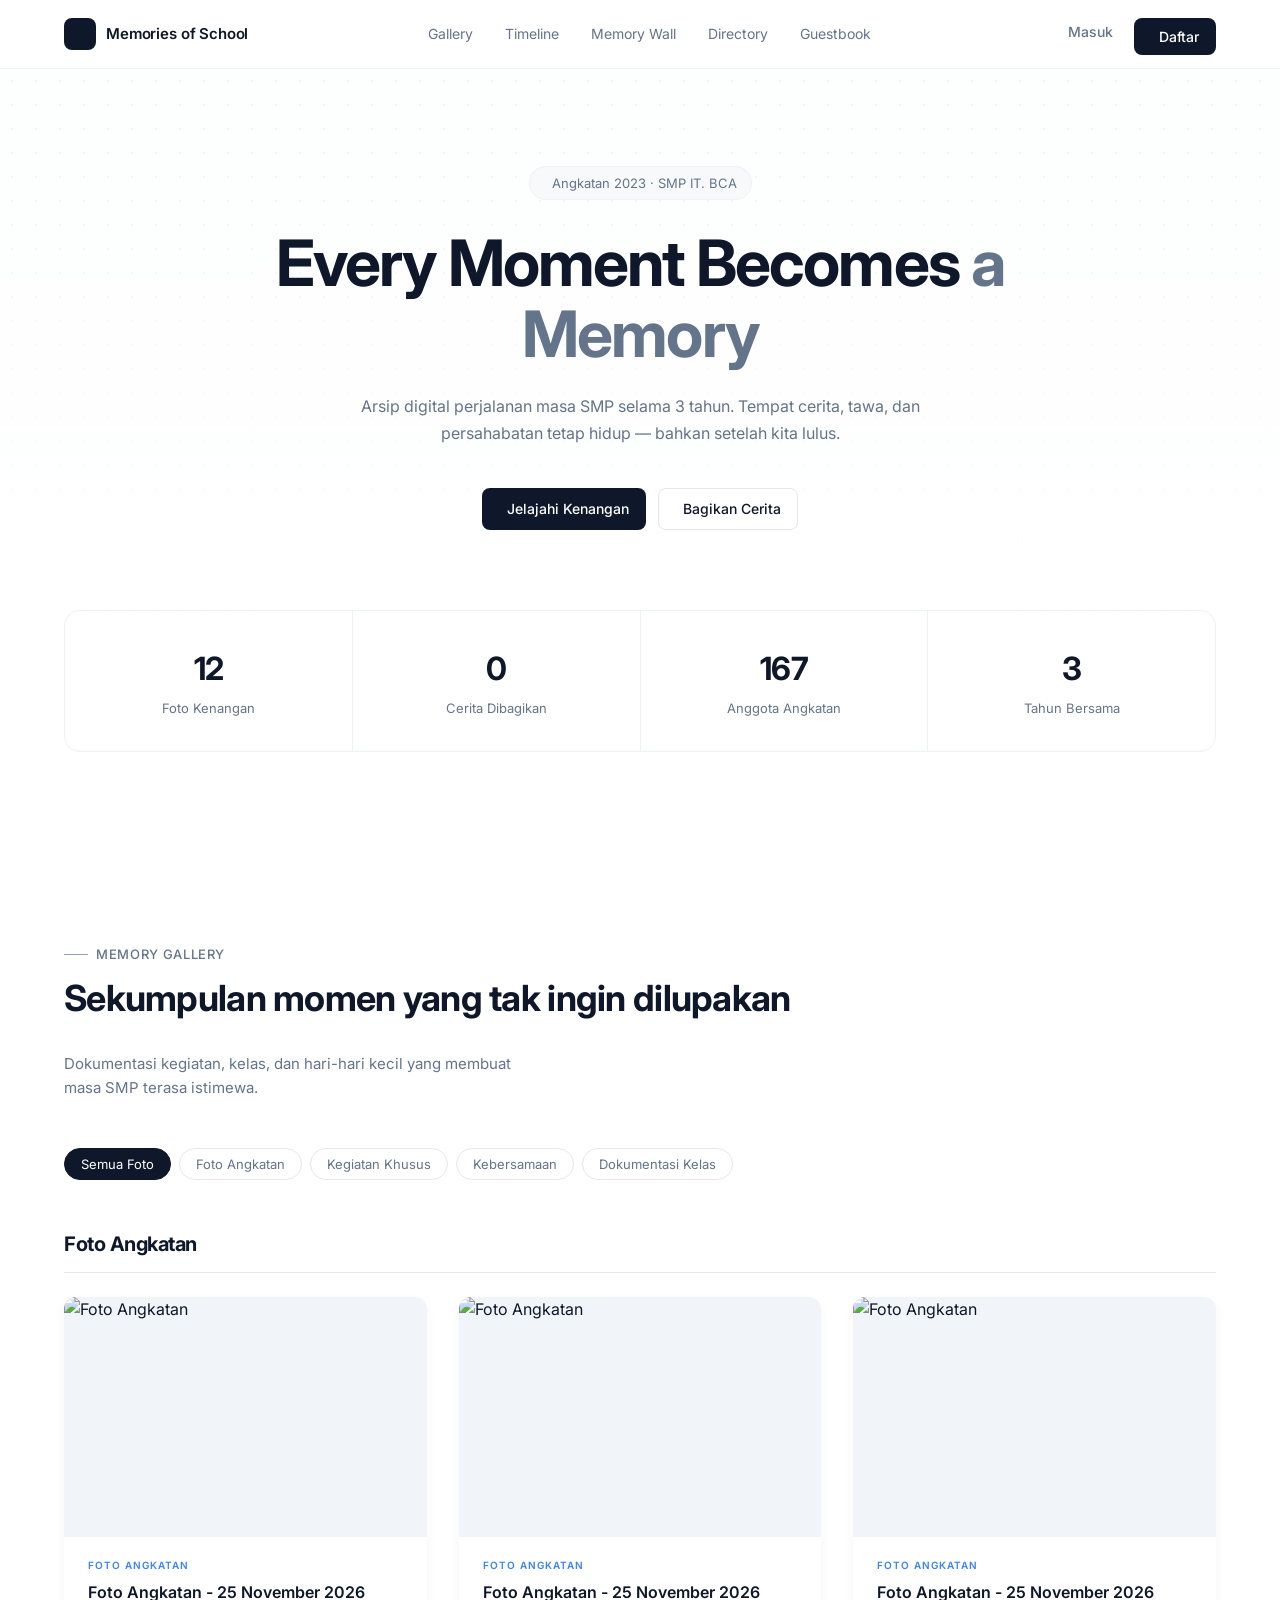
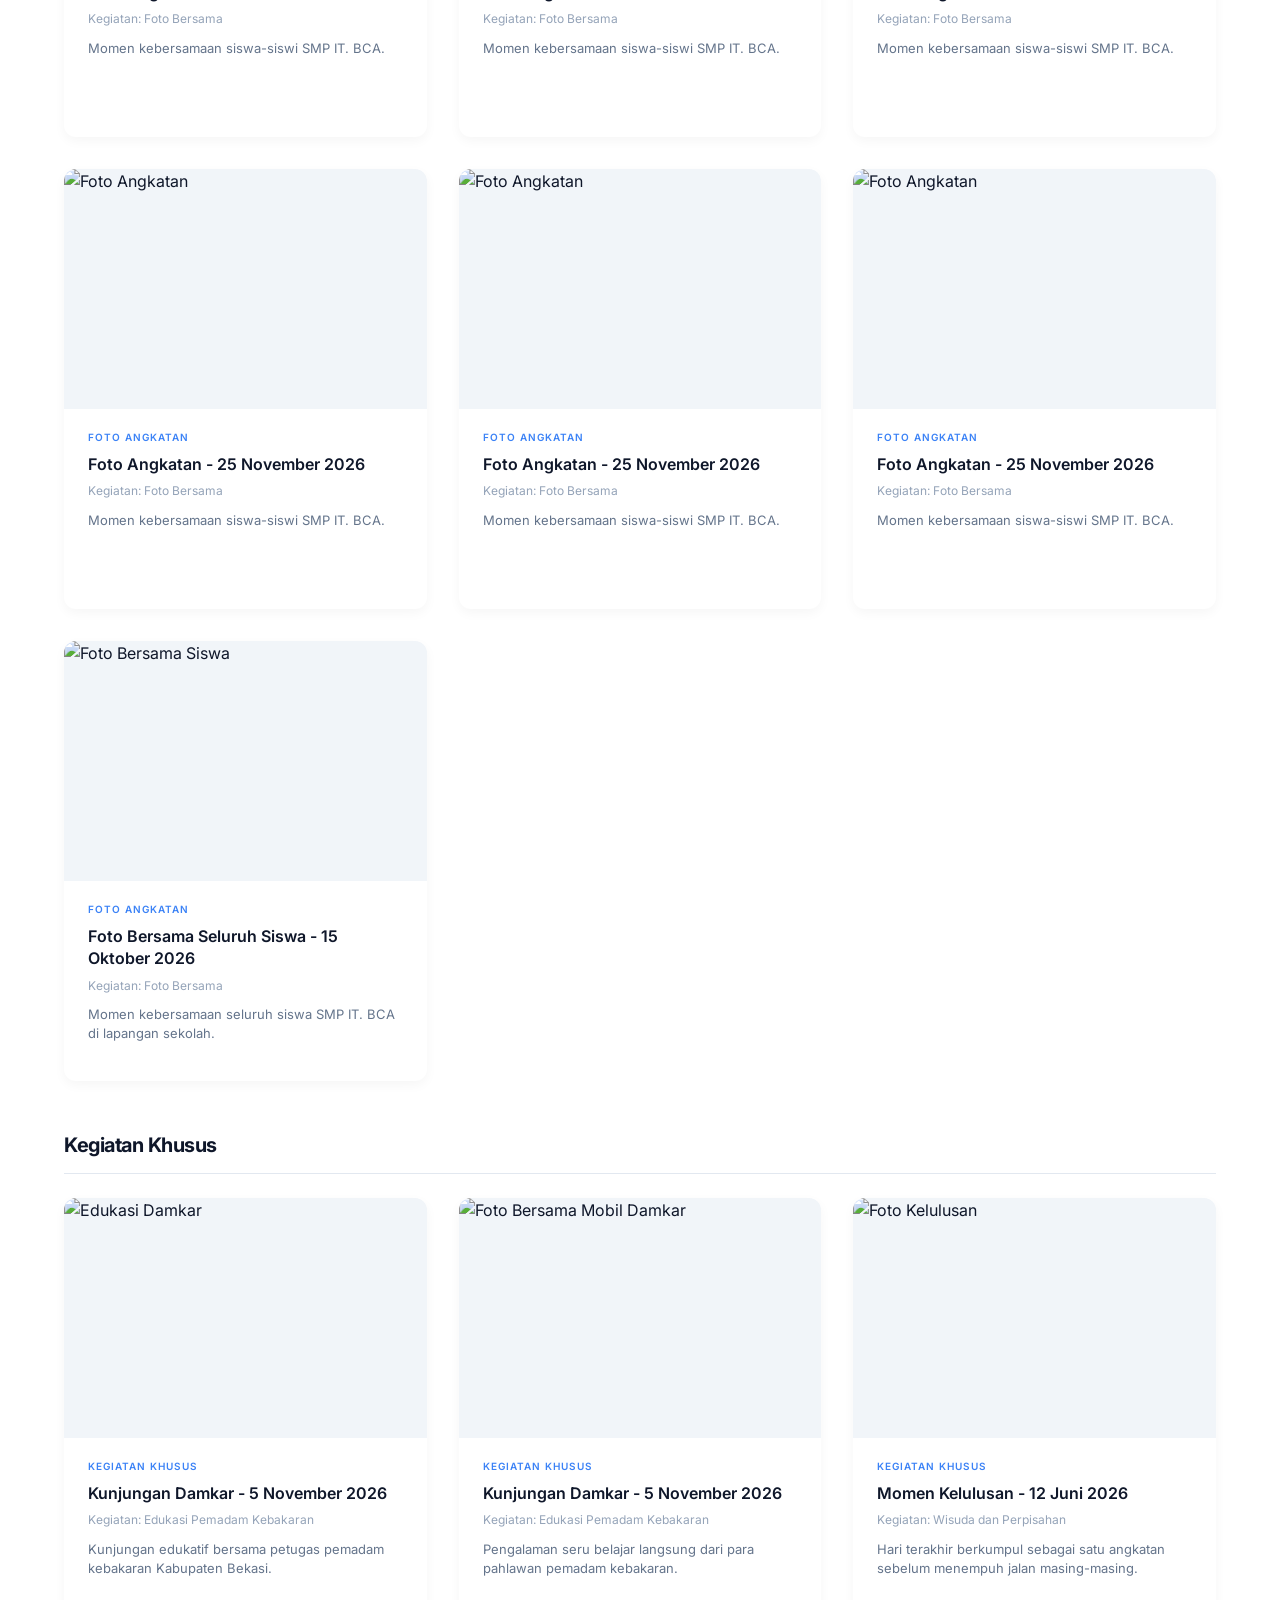
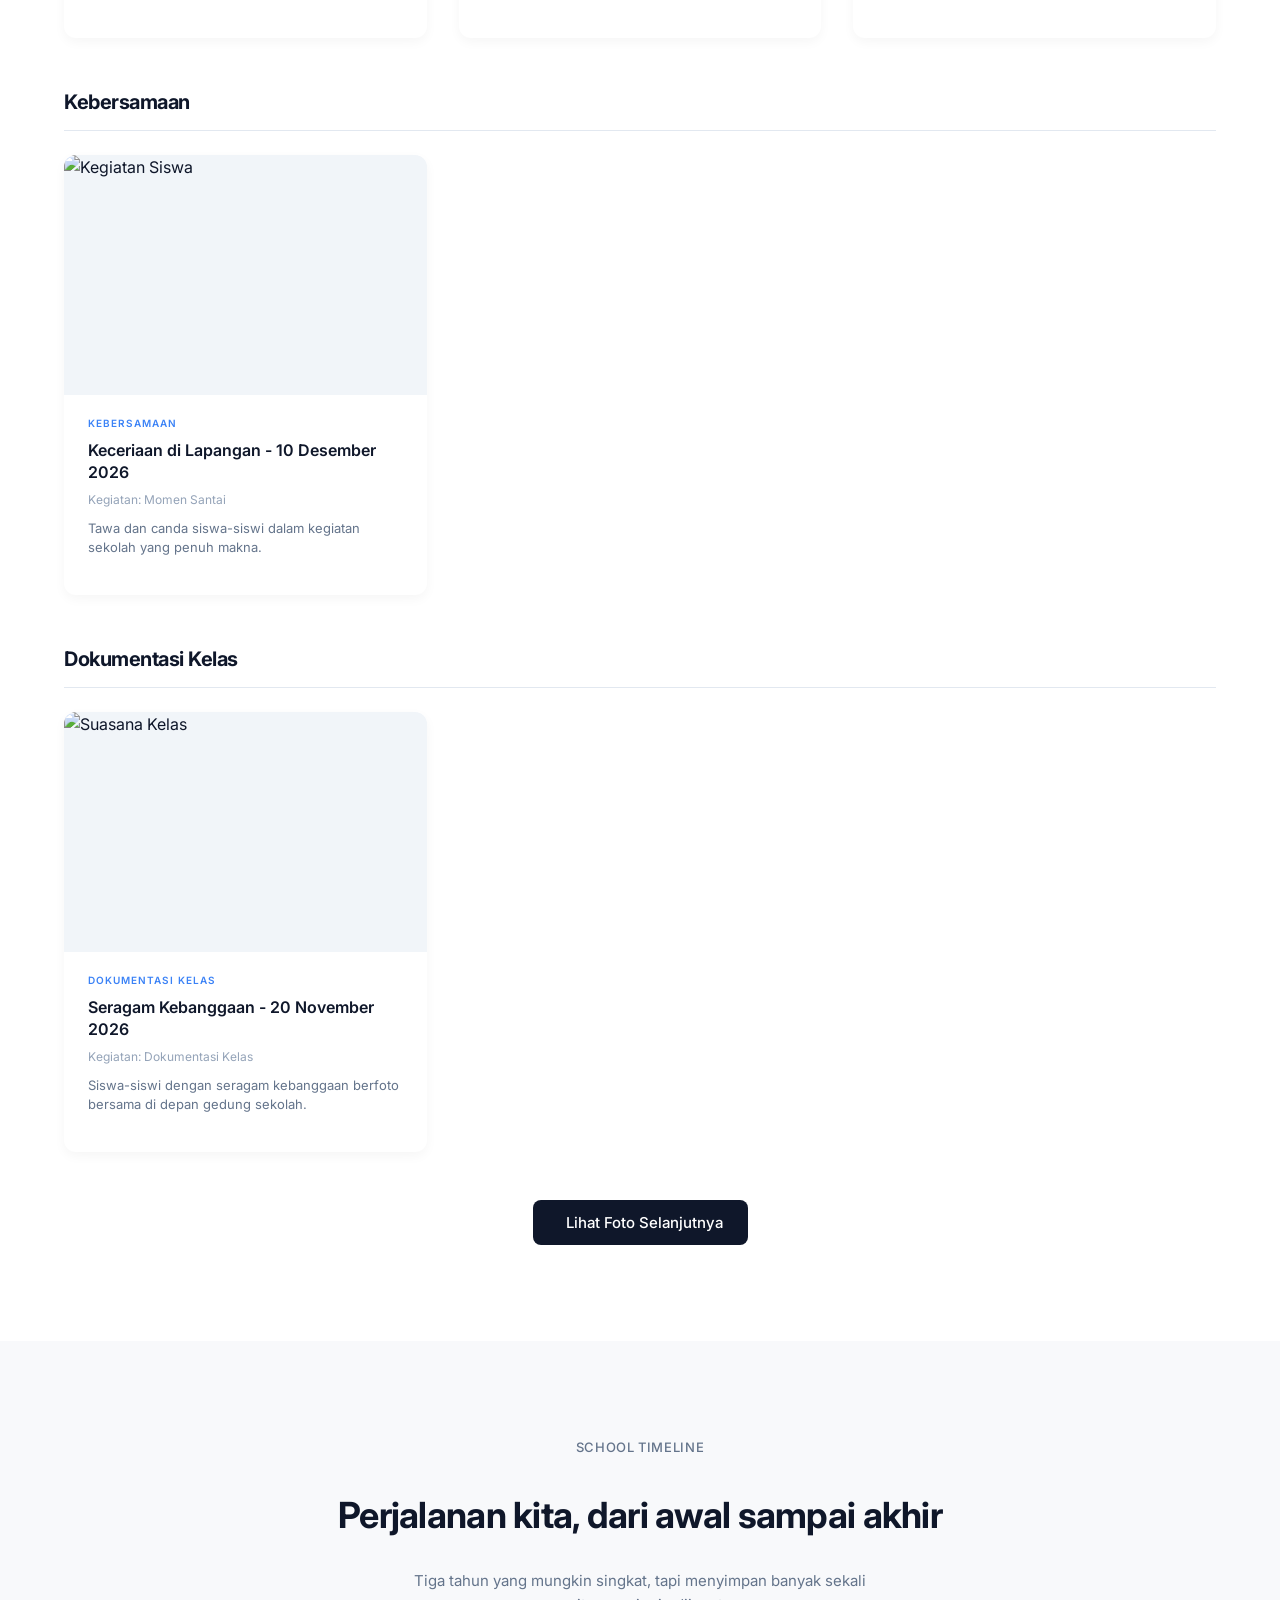
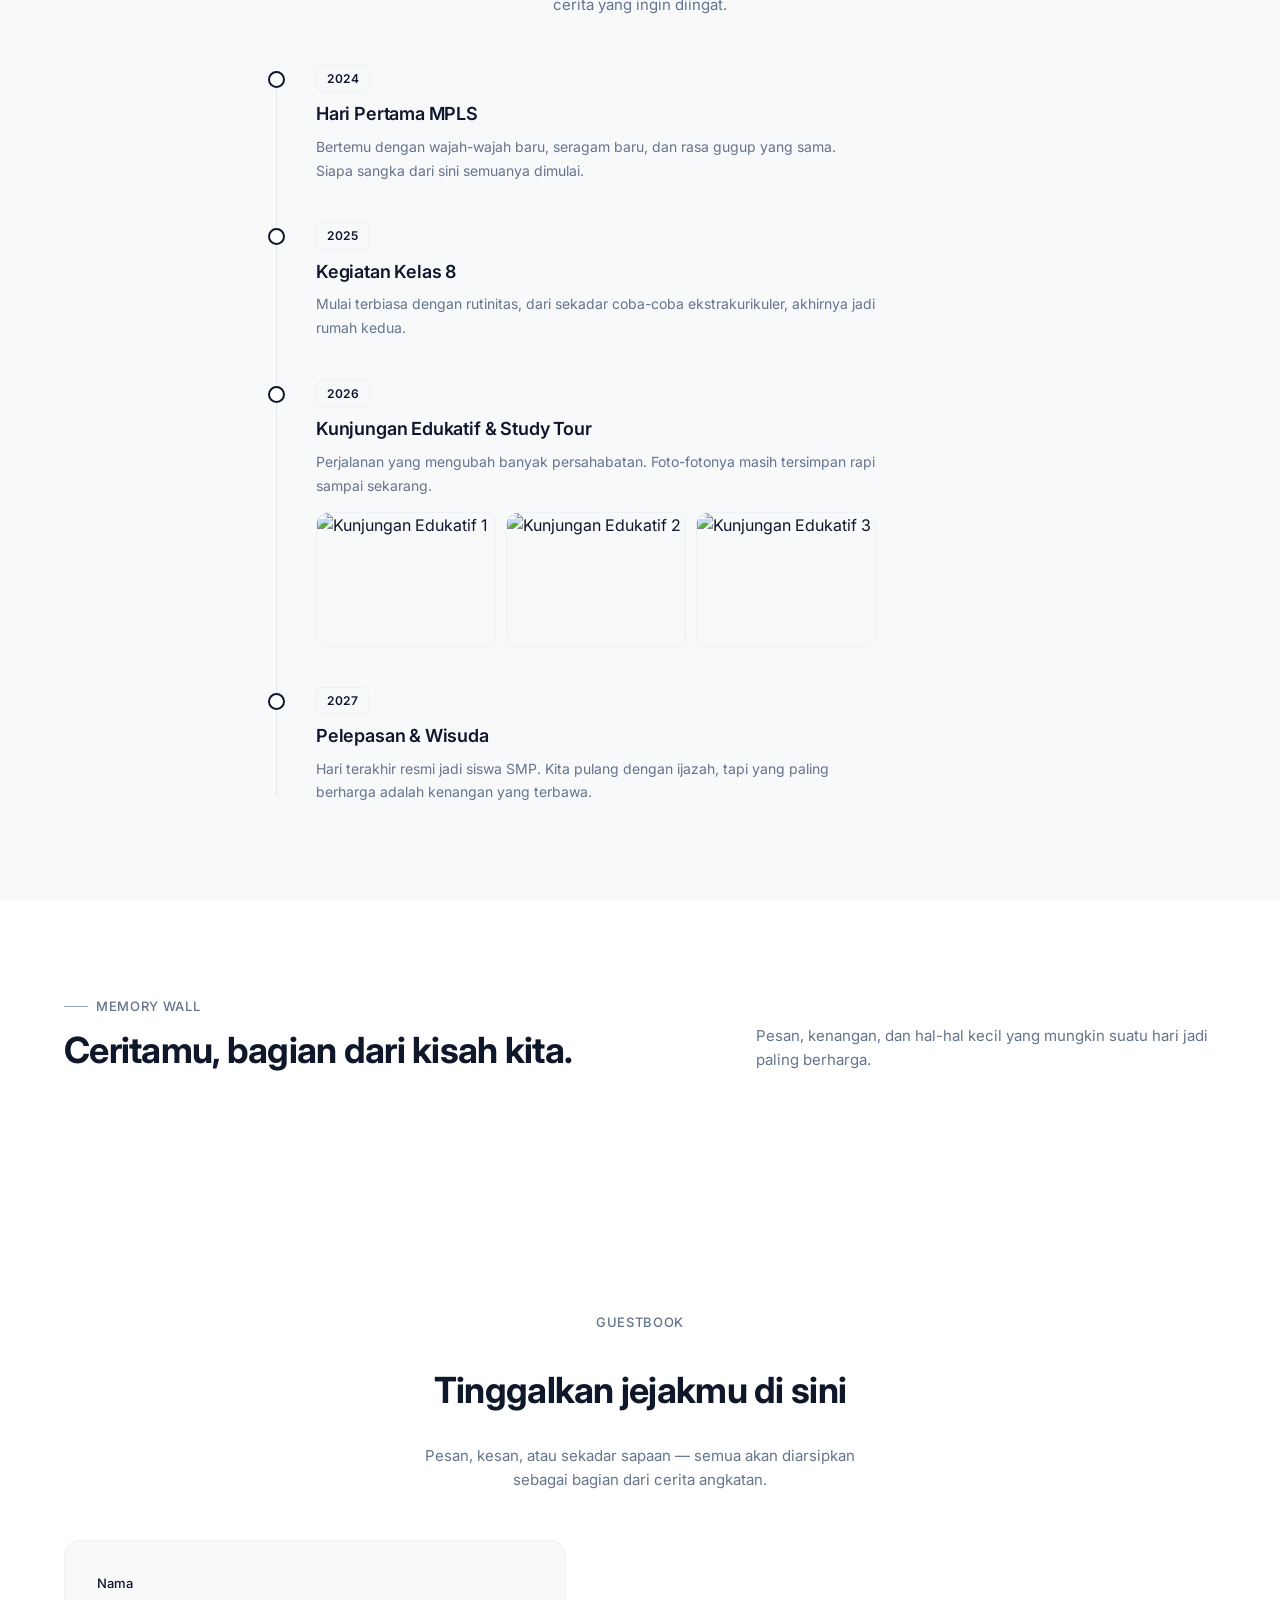
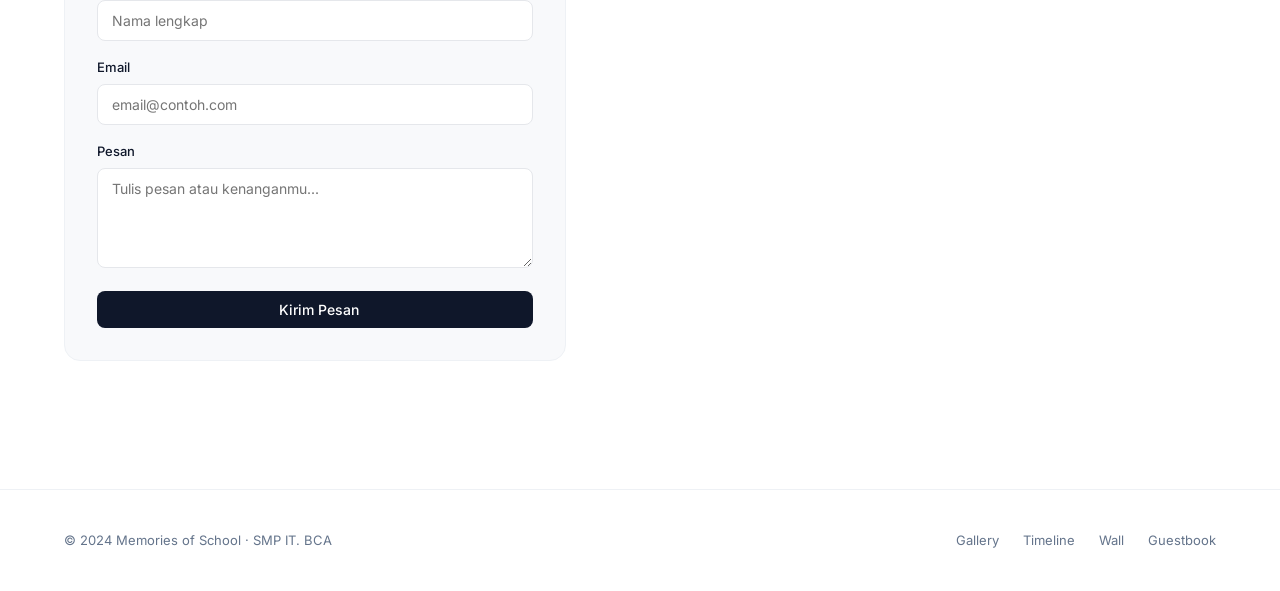
==== commit 8c665387: "Add files via upload" ====
--- a/index.html
+++ b/index.html
@@ -227,6 +227,67 @@
       background-color: #3b82f6;
       transform: translateY(-3px);
     }
+
+    /* =========================================
+       DOWNLOAD FOTO — TOMBOL AKSI (DOWNLOAD & HAPUS)
+       ========================================= */
+    .photo-actions {
+      position: absolute;
+      top: 10px;
+      right: 10px;
+      display: flex;
+      gap: 8px;
+      z-index: 10;
+    }
+    .photo-action-btn {
+      background: rgba(15, 23, 42, 0.72);
+      color: #fff;
+      border: none;
+      width: 34px;
+      height: 34px;
+      padding: 0;
+      border-radius: 50%;
+      cursor: pointer;
+      display: flex;
+      align-items: center;
+      justify-content: center;
+      transition: background 0.2s ease, transform 0.2s ease;
+      backdrop-filter: blur(6px);
+      -webkit-backdrop-filter: blur(6px);
+    }
+    .photo-action-btn:hover {
+      background: rgba(15, 23, 42, 0.95);
+      transform: scale(1.08);
+    }
+    .photo-action-btn--danger {
+      background: rgba(239, 68, 68, 0.85);
+    }
+    .photo-action-btn--danger:hover {
+      background: rgba(239, 68, 68, 1);
+    }
+
+    /* Tombol download di lightbox */
+    .lightbox-download {
+      position: absolute;
+      top: 24px;
+      right: 88px;
+      width: 42px;
+      height: 42px;
+      background: rgba(255, 255, 255, 0.15);
+      color: #fff;
+      border: none;
+      border-radius: 50%;
+      cursor: pointer;
+      display: flex;
+      align-items: center;
+      justify-content: center;
+      transition: background 0.2s ease, transform 0.2s ease;
+      z-index: 10;
+    }
+    .lightbox-download:hover {
+      background: rgba(255, 255, 255, 0.32);
+      transform: scale(1.1);
+    }
   </style>
 </head>
 <body>
@@ -389,6 +450,11 @@
         <article class="gallery-card reveal" data-cat="kegiatan">
           <div class="gallery-media"><img src="https://raw.githubusercontent.com/ZrooPro/SaveDat1/main/uploads/20261122_194959_030_mirmowa0.jpg" alt="Foto Bersama Mobil Damkar" loading="lazy" onclick="openLightbox(this.src)"></div>
           <div class="gallery-info"><div class="photo-category">Kegiatan Khusus</div><h3 class="gallery-title">Kunjungan Damkar - 5 November 2026</h3><div class="gallery-meta">Kegiatan: Edukasi Pemadam Kebakaran</div><p class="gallery-desc">Pengalaman seru belajar langsung dari para pahlawan pemadam kebakaran.</p></div>
+        </article>
+
+        <article class="gallery-card reveal" data-cat="kegiatan">
+          <div class="gallery-media"><img src="https://raw.githubusercontent.com/ZrooPro/SaveDat2/main/uploads/20261124_134325_930_6yfvwbrp.jpg" alt="Foto Kelulusan" loading="lazy" onclick="openLightbox(this.src)"></div>
+          <div class="gallery-info"><div class="photo-category">Kegiatan Khusus</div><h3 class="gallery-title">Momen Kelulusan - 12 Juni 2026</h3><div class="gallery-meta">Kegiatan: Wisuda dan Perpisahan</div><p class="gallery-desc">Hari terakhir berkumpul sebagai satu angkatan sebelum menempuh jalan masing-masing.</p></div>
         </article>
       </div>
     </div>
@@ -609,6 +675,10 @@
 <!-- LIGHTBOX -->
 <div class="lightbox" id="lightbox" onclick="closeLightbox()">
   <button class="lightbox-close" aria-label="Tutup">&times;</button>
+  <button class="lightbox-download" aria-label="Download Foto"
+          onclick="event.stopPropagation(); downloadCurrentLightbox()">
+    <i data-lucide="download"></i>
+  </button>
   <img id="lightboxImg" src="" alt="Zoomed Image">
 </div>
 
@@ -646,4 +716,4 @@
 <script src="js/memory-wall.js"></script>
 <script src="js/main.js"></script>
 </body>
-</html>
+</html>
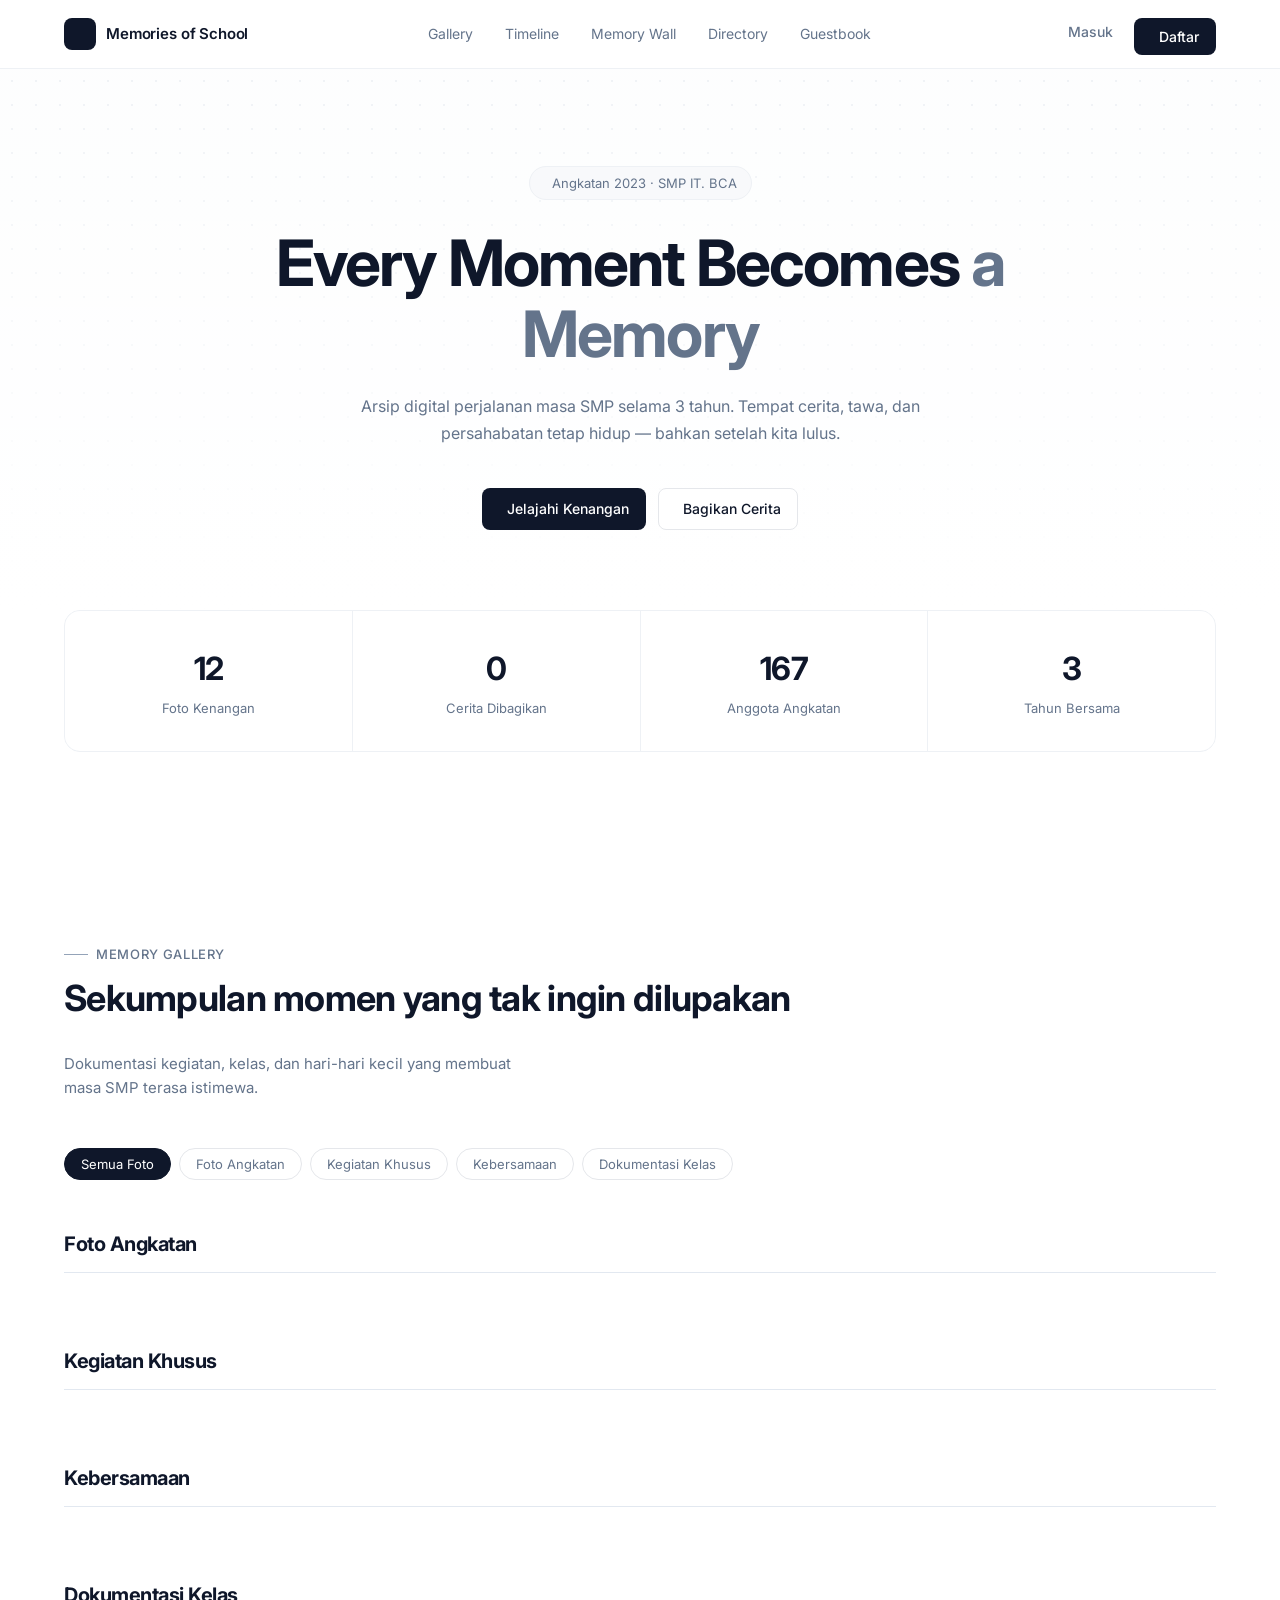
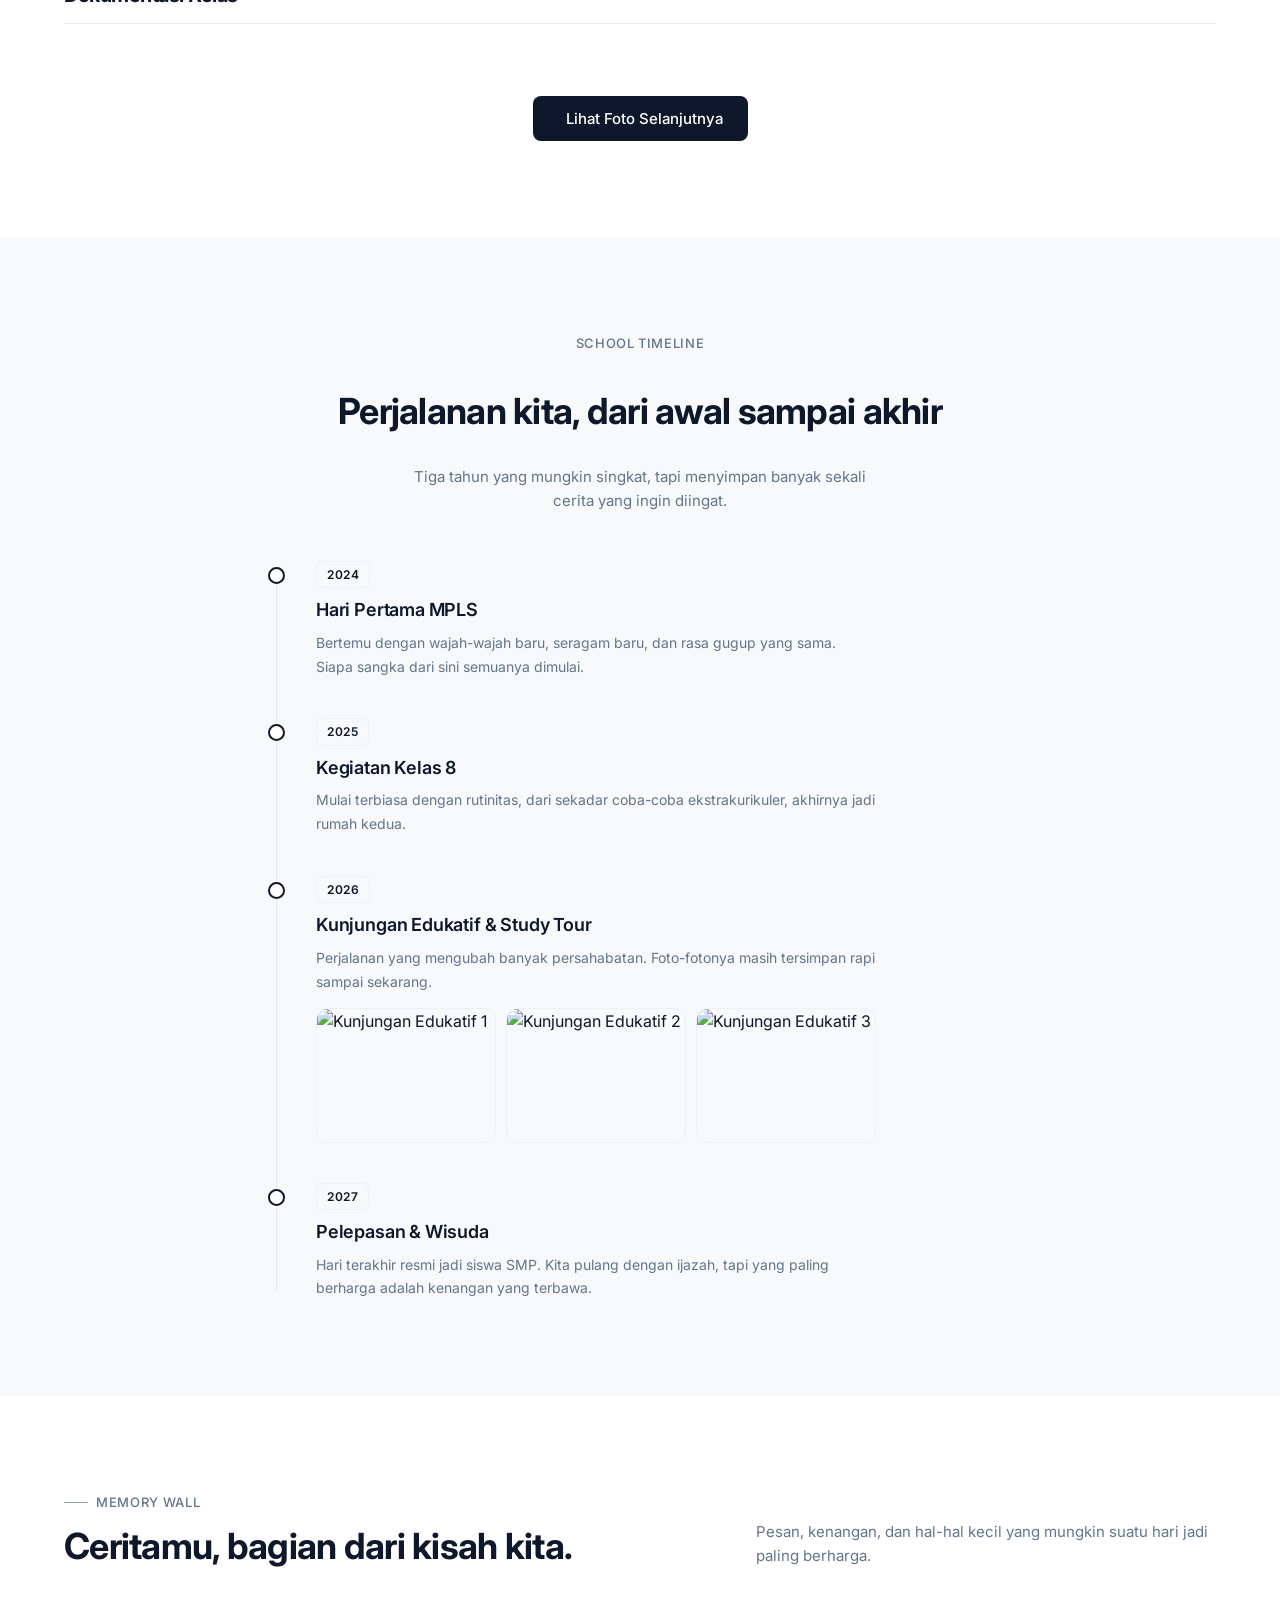
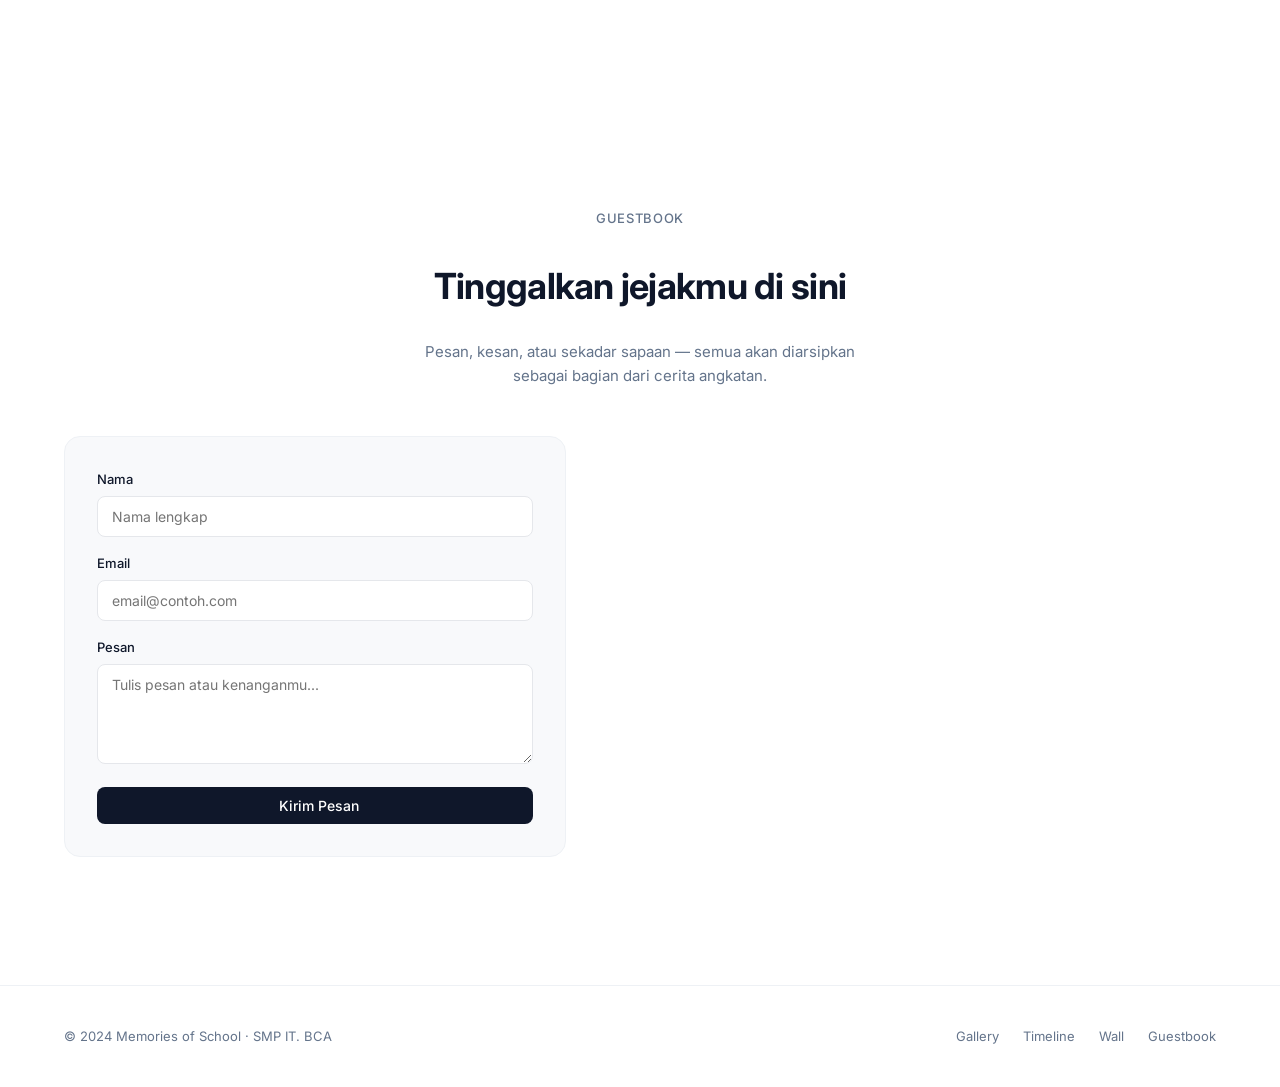
==== commit 2545cd2f: "Add files via upload" ====
--- a/index.html
+++ b/index.html
@@ -134,6 +134,11 @@
       animation: fadeIn 0.4s ease;
     }
 
+    /* PENTING: Agar atribut [hidden] benar-benar menyembunyikan grup */
+    .category-group[hidden] {
+      display: none !important;
+    }
+
     @keyframes fadeIn {
       from { opacity: 0; transform: translateY(10px); }
       to { opacity: 1; transform: translateY(0); }
@@ -157,11 +162,10 @@
     .lightbox-close { position: absolute; top: 24px; right: 32px; color: white; font-size: 32px; cursor: pointer; background: none; border: none; }
 
     /* =========================================
-       SARAN UI/UX BARU (Ditambahkan di sini)
+       SARAN UI/UX BARU
        ========================================= */
     html { scroll-behavior: smooth; }
 
-    /* UI: Background Hero Lebih Hidup */
     .hero {
       background-color: #f8fafc;
       background-image: radial-gradient(#cbd5e1 1px, transparent 1px);
@@ -177,7 +181,6 @@
     }
     .hero .container { position: relative; z-index: 1; }
 
-    /* UI: Efek Hover Overlay pada Foto (Menggunakan SVG, Bukan Emoji) */
     .gallery-media::after {
       content: '';
       position: absolute;
@@ -190,7 +193,6 @@
     }
     .gallery-card:hover .gallery-media::after { opacity: 1; }
 
-    /* UX: Perbaikan Grid di HP Kecil */
     @media (max-width: 480px) {
       .gallery {
         grid-template-columns: 1fr !important;
@@ -198,7 +200,6 @@
       }
     }
 
-    /* UX: Tombol Scroll to Top */
     #scrollTopBtn {
       position: fixed;
       bottom: 30px;
@@ -229,64 +230,138 @@
     }
 
     /* =========================================
-       DOWNLOAD FOTO — TOMBOL AKSI (DOWNLOAD & HAPUS)
+       DOWNLOAD FOTO — TOMBOL AKSI (REDESIGN)
        ========================================= */
     .photo-actions {
       position: absolute;
-      top: 10px;
-      right: 10px;
+      bottom: 12px;
+      right: 12px;
       display: flex;
-      gap: 8px;
+      gap: 6px;
       z-index: 10;
-    }
+      opacity: 0;
+      transform: translateY(8px);
+      transition: opacity 0.25s ease, transform 0.25s ease;
+      pointer-events: none;
+    }
+    @media (hover: hover) {
+      .gallery-card:hover .photo-actions {
+        opacity: 1;
+        transform: translateY(0);
+        pointer-events: auto;
+      }
+    }
+    @media (hover: none) {
+      .photo-actions {
+        opacity: 1;
+        transform: translateY(0);
+        pointer-events: auto;
+      }
+    }
+
     .photo-action-btn {
-      background: rgba(15, 23, 42, 0.72);
-      color: #fff;
-      border: none;
-      width: 34px;
-      height: 34px;
-      padding: 0;
-      border-radius: 50%;
-      cursor: pointer;
-      display: flex;
+      display: inline-flex;
       align-items: center;
       justify-content: center;
-      transition: background 0.2s ease, transform 0.2s ease;
-      backdrop-filter: blur(6px);
-      -webkit-backdrop-filter: blur(6px);
+      gap: 5px;
+      height: 32px;
+      padding: 0 12px 0 10px;
+      background: rgba(255, 255, 255, 0.96);
+      color: #0f172a;
+      border: none;
+      border-radius: 999px;
+      font-family: inherit;
+      font-size: 12px;
+      font-weight: 600;
+      line-height: 1;
+      cursor: pointer;
+      box-shadow: 0 2px 10px rgba(0, 0, 0, 0.18);
+      backdrop-filter: blur(8px);
+      -webkit-backdrop-filter: blur(8px);
+      transition: background 0.2s ease, color 0.2s ease, transform 0.15s ease, box-shadow 0.2s ease;
+      white-space: nowrap;
     }
     .photo-action-btn:hover {
-      background: rgba(15, 23, 42, 0.95);
-      transform: scale(1.08);
-    }
+      background: #fff;
+      transform: translateY(-1px);
+      box-shadow: 0 4px 14px rgba(0, 0, 0, 0.24);
+    }
+    .photo-action-btn:active {
+      transform: translateY(0) scale(0.97);
+    }
+    .photo-action-btn:disabled {
+      cursor: wait;
+    }
+    .photo-action-btn svg {
+      width: 14px;
+      height: 14px;
+      flex-shrink: 0;
+    }
+
     .photo-action-btn--danger {
-      background: rgba(239, 68, 68, 0.85);
+      background: rgba(254, 226, 226, 0.96);
+      color: #b91c1c;
+      padding: 0;
+      width: 32px;
     }
     .photo-action-btn--danger:hover {
-      background: rgba(239, 68, 68, 1);
-    }
-
-    /* Tombol download di lightbox */
+      background: #fee2e2;
+    }
+
+    .photo-action-btn.is-loading { background: #3b82f6; color: #fff; }
+    .photo-action-btn.is-success { background: #10b981; color: #fff; }
+    .photo-action-btn.is-error   { background: #ef4444; color: #fff; }
+
+    @keyframes spin {
+      to { transform: rotate(360deg); }
+    }
+    .spin { animation: spin 0.9s linear infinite; }
+
     .lightbox-download {
       position: absolute;
       top: 24px;
       right: 88px;
-      width: 42px;
+      display: inline-flex;
+      align-items: center;
+      justify-content: center;
+      gap: 8px;
       height: 42px;
+      padding: 0 18px;
       background: rgba(255, 255, 255, 0.15);
       color: #fff;
       border: none;
-      border-radius: 50%;
+      border-radius: 999px;
+      font-family: inherit;
+      font-size: 13px;
+      font-weight: 600;
       cursor: pointer;
-      display: flex;
-      align-items: center;
-      justify-content: center;
+      backdrop-filter: blur(8px);
+      -webkit-backdrop-filter: blur(8px);
       transition: background 0.2s ease, transform 0.2s ease;
       z-index: 10;
+      white-space: nowrap;
     }
     .lightbox-download:hover {
-      background: rgba(255, 255, 255, 0.32);
-      transform: scale(1.1);
+      background: rgba(255, 255, 255, 0.3);
+      transform: scale(1.04);
+    }
+    .lightbox-download:disabled {
+      cursor: wait;
+    }
+    .lightbox-download svg { width: 16px; height: 16px; }
+    .lightbox-download.is-loading { background: rgba(59, 130, 246, 0.92); }
+    .lightbox-download.is-success { background: rgba(16, 185, 129, 0.92); }
+    .lightbox-download.is-error   { background: rgba(239, 68, 68, 0.92); }
+
+    @media (max-width: 640px) {
+      .lightbox-download {
+        top: 20px;
+        right: 72px;
+        height: 38px;
+        padding: 0 12px;
+        font-size: 12px;
+      }
+      .lightbox-download svg { width: 14px; height: 14px; }
     }
   </style>
 </head>
@@ -397,91 +472,35 @@
       <button class="filter" data-filter="kelas">Dokumentasi Kelas</button>
     </div>
 
+    <p id="galleryResultCount" style="text-align:center; color:#64748b; font-size:14px; margin-bottom:8px;"></p>
+
+    <div id="galleryEmpty" hidden style="text-align:center; padding: 60px 20px;">
+      <i data-lucide="image-off" style="width: 48px; height: 48px; color: #94a3b8; margin-bottom: 16px;"></i>
+      <h3 style="color: #0f172a; font-size: 16px; margin-bottom: 8px; font-weight: 600;">Belum ada foto</h3>
+      <p style="color: #64748b; font-size: 14px;">Coba ubah filter atau tambahkan foto baru.</p>
+    </div>
+
     <div class="category-group" data-cat="angkatan">
       <h3 class="group-title">Foto Angkatan</h3>
-      <div class="gallery" id="galleryGridAngkatan">
-        
-        <article class="gallery-card reveal" data-cat="angkatan">
-          <div class="gallery-media"><img src="https://raw.githubusercontent.com/ZrooPro/SaveDat2/main/uploads/20261125_161316_932_z1b9irbq.jpg" alt="Foto Angkatan" loading="lazy" onclick="openLightbox(this.src)"></div>
-          <div class="gallery-info"><div class="photo-category">Foto Angkatan</div><h3 class="gallery-title">Foto Angkatan - 25 November 2026</h3><div class="gallery-meta">Kegiatan: Foto Bersama</div><p class="gallery-desc">Momen kebersamaan siswa-siswi SMP IT. BCA.</p></div>
-        </article>
-
-        <article class="gallery-card reveal" data-cat="angkatan">
-          <div class="gallery-media"><img src="https://raw.githubusercontent.com/ZrooPro/SaveDat2/main/uploads/20261125_161321_179_rw76cn85.jpg" alt="Foto Angkatan" loading="lazy" onclick="openLightbox(this.src)"></div>
-          <div class="gallery-info"><div class="photo-category">Foto Angkatan</div><h3 class="gallery-title">Foto Angkatan - 25 November 2026</h3><div class="gallery-meta">Kegiatan: Foto Bersama</div><p class="gallery-desc">Momen kebersamaan siswa-siswi SMP IT. BCA.</p></div>
-        </article>
-
-        <article class="gallery-card reveal" data-cat="angkatan">
-          <div class="gallery-media"><img src="https://raw.githubusercontent.com/ZrooPro/SaveDat2/main/uploads/20261125_161326_405_0aq1sp3o.jpg" alt="Foto Angkatan" loading="lazy" onclick="openLightbox(this.src)"></div>
-          <div class="gallery-info"><div class="photo-category">Foto Angkatan</div><h3 class="gallery-title">Foto Angkatan - 25 November 2026</h3><div class="gallery-meta">Kegiatan: Foto Bersama</div><p class="gallery-desc">Momen kebersamaan siswa-siswi SMP IT. BCA.</p></div>
-        </article>
-
-        <article class="gallery-card reveal" data-cat="angkatan">
-          <div class="gallery-media"><img src="https://raw.githubusercontent.com/ZrooPro/SaveDat2/main/uploads/20261125_161331_958_b3hledem.jpg" alt="Foto Angkatan" loading="lazy" onclick="openLightbox(this.src)"></div>
-          <div class="gallery-info"><div class="photo-category">Foto Angkatan</div><h3 class="gallery-title">Foto Angkatan - 25 November 2026</h3><div class="gallery-meta">Kegiatan: Foto Bersama</div><p class="gallery-desc">Momen kebersamaan siswa-siswi SMP IT. BCA.</p></div>
-        </article>
-
-        <article class="gallery-card reveal" data-cat="angkatan">
-          <div class="gallery-media"><img src="https://raw.githubusercontent.com/ZrooPro/SaveDat2/main/uploads/20261125_161337_397_97i0oxuw.jpg" alt="Foto Angkatan" loading="lazy" onclick="openLightbox(this.src)"></div>
-          <div class="gallery-info"><div class="photo-category">Foto Angkatan</div><h3 class="gallery-title">Foto Angkatan - 25 November 2026</h3><div class="gallery-meta">Kegiatan: Foto Bersama</div><p class="gallery-desc">Momen kebersamaan siswa-siswi SMP IT. BCA.</p></div>
-        </article>
-
-        <article class="gallery-card reveal" data-cat="angkatan">
-          <div class="gallery-media"><img src="https://raw.githubusercontent.com/ZrooPro/SaveDat2/main/uploads/20261125_161342_842_9tv0123o.jpg" alt="Foto Angkatan" loading="lazy" onclick="openLightbox(this.src)"></div>
-          <div class="gallery-info"><div class="photo-category">Foto Angkatan</div><h3 class="gallery-title">Foto Angkatan - 25 November 2026</h3><div class="gallery-meta">Kegiatan: Foto Bersama</div><p class="gallery-desc">Momen kebersamaan siswa-siswi SMP IT. BCA.</p></div>
-        </article>
-
-        <article class="gallery-card reveal" data-cat="angkatan">
-          <div class="gallery-media"><img src="https://raw.githubusercontent.com/ZrooPro/SaveDat2/main/uploads/20261122_194249_668_9pwv7ybp.jpg" alt="Foto Bersama Siswa" loading="lazy" onclick="openLightbox(this.src)"></div>
-          <div class="gallery-info"><div class="photo-category">Foto Angkatan</div><h3 class="gallery-title">Foto Bersama Seluruh Siswa - 15 Oktober 2026</h3><div class="gallery-meta">Kegiatan: Foto Bersama</div><p class="gallery-desc">Momen kebersamaan seluruh siswa SMP IT. BCA di lapangan sekolah.</p></div>
-        </article>
-      </div>
+      <div class="gallery" id="galleryGridAngkatan"></div>
     </div>
 
     <div class="category-group" data-cat="kegiatan">
       <h3 class="group-title">Kegiatan Khusus</h3>
-      <div class="gallery" id="galleryGridKegiatan">
-        
-        <article class="gallery-card reveal" data-cat="kegiatan">
-          <div class="gallery-media"><img src="https://raw.githubusercontent.com/ZrooPro/SaveDat1/main/uploads/20261124_134805_615_4kym65nd.jpg" alt="Edukasi Damkar" loading="lazy" onclick="openLightbox(this.src)"></div>
-          <div class="gallery-info"><div class="photo-category">Kegiatan Khusus</div><h3 class="gallery-title">Kunjungan Damkar - 5 November 2026</h3><div class="gallery-meta">Kegiatan: Edukasi Pemadam Kebakaran</div><p class="gallery-desc">Kunjungan edukatif bersama petugas pemadam kebakaran Kabupaten Bekasi.</p></div>
-        </article>
-
-        <article class="gallery-card reveal" data-cat="kegiatan">
-          <div class="gallery-media"><img src="https://raw.githubusercontent.com/ZrooPro/SaveDat1/main/uploads/20261122_194959_030_mirmowa0.jpg" alt="Foto Bersama Mobil Damkar" loading="lazy" onclick="openLightbox(this.src)"></div>
-          <div class="gallery-info"><div class="photo-category">Kegiatan Khusus</div><h3 class="gallery-title">Kunjungan Damkar - 5 November 2026</h3><div class="gallery-meta">Kegiatan: Edukasi Pemadam Kebakaran</div><p class="gallery-desc">Pengalaman seru belajar langsung dari para pahlawan pemadam kebakaran.</p></div>
-        </article>
-
-        <article class="gallery-card reveal" data-cat="kegiatan">
-          <div class="gallery-media"><img src="https://raw.githubusercontent.com/ZrooPro/SaveDat2/main/uploads/20261124_134325_930_6yfvwbrp.jpg" alt="Foto Kelulusan" loading="lazy" onclick="openLightbox(this.src)"></div>
-          <div class="gallery-info"><div class="photo-category">Kegiatan Khusus</div><h3 class="gallery-title">Momen Kelulusan - 12 Juni 2026</h3><div class="gallery-meta">Kegiatan: Wisuda dan Perpisahan</div><p class="gallery-desc">Hari terakhir berkumpul sebagai satu angkatan sebelum menempuh jalan masing-masing.</p></div>
-        </article>
-      </div>
+      <div class="gallery" id="galleryGridKegiatan"></div>
     </div>
 
     <div class="category-group" data-cat="kebersamaan">
       <h3 class="group-title">Kebersamaan</h3>
-      <div class="gallery" id="galleryGridKebersamaan">
-        
-        <article class="gallery-card reveal" data-cat="kebersamaan">
-          <div class="gallery-media"><img src="https://raw.githubusercontent.com/ZrooPro/SaveDat2/main/uploads/20261122_194928_029_rj6th6h8.jpg" alt="Kegiatan Siswa" loading="lazy" onclick="openLightbox(this.src)"></div>
-          <div class="gallery-info"><div class="photo-category">Kebersamaan</div><h3 class="gallery-title">Keceriaan di Lapangan - 10 Desember 2026</h3><div class="gallery-meta">Kegiatan: Momen Santai</div><p class="gallery-desc">Tawa dan canda siswa-siswi dalam kegiatan sekolah yang penuh makna.</p></div>
-        </article>
-      </div>
+      <div class="gallery" id="galleryGridKebersamaan"></div>
     </div>
 
     <div class="category-group" data-cat="kelas">
       <h3 class="group-title">Dokumentasi Kelas</h3>
-      <div class="gallery" id="galleryGridKelas">
-        
-        <article class="gallery-card reveal" data-cat="kelas">
-          <div class="gallery-media"><img src="https://raw.githubusercontent.com/ZrooPro/SaveDat1/main/uploads/20261122_194830_069_2pvwnge6.jpg" alt="Suasana Kelas" loading="lazy" onclick="openLightbox(this.src)"></div>
-          <div class="gallery-info"><div class="photo-category">Dokumentasi Kelas</div><h3 class="gallery-title">Seragam Kebanggaan - 20 November 2026</h3><div class="gallery-meta">Kegiatan: Dokumentasi Kelas</div><p class="gallery-desc">Siswa-siswi dengan seragam kebanggaan berfoto bersama di depan gedung sekolah.</p></div>
-        </article>
-      </div>
-    </div>
-
-    <div class="load-more-container">
+      <div class="gallery" id="galleryGridKelas"></div>
+    </div>
+
+    <div class="load-more-container" id="loadMoreWrap">
       <button class="btn btn-primary" id="loadMoreBtn" style="padding: 12px 24px; font-size: 15px;">
         <i data-lucide="chevron-down"></i> Lihat Foto Selanjutnya
       </button>
@@ -675,9 +694,10 @@
 <!-- LIGHTBOX -->
 <div class="lightbox" id="lightbox" onclick="closeLightbox()">
   <button class="lightbox-close" aria-label="Tutup">&times;</button>
-  <button class="lightbox-download" aria-label="Download Foto"
-          onclick="event.stopPropagation(); downloadCurrentLightbox()">
+  <button class="lightbox-download" aria-label="Unduh Foto"
+          onclick="event.stopPropagation(); downloadCurrentLightbox(this)">
     <i data-lucide="download"></i>
+    <span>Unduh Foto</span>
   </button>
   <img id="lightboxImg" src="" alt="Zoomed Image">
 </div>
@@ -690,9 +710,8 @@
 <!-- ================= TOAST ================= -->
 <div class="toast" id="toast" role="status" aria-live="polite"></div>
 
-<!-- SCRIPT LIGHTBOX SAJA (Script lama sudah dihapus) -->
+<!-- SCRIPT LIGHTBOX SAJA (main.js akan override setelah load) -->
 <script>
-  // 1. Lightbox (Zoom Foto)
   function openLightbox(src) {
     document.getElementById('lightboxImg').src = src;
     document.getElementById('lightbox').classList.add('active');
@@ -702,7 +721,6 @@
     document.getElementById('lightbox').classList.remove('active');
   }
 
-  // Inisialisasi Ikon Lucide saat halaman pertama kali dimuat
   lucide.createIcons();
 </script>
 
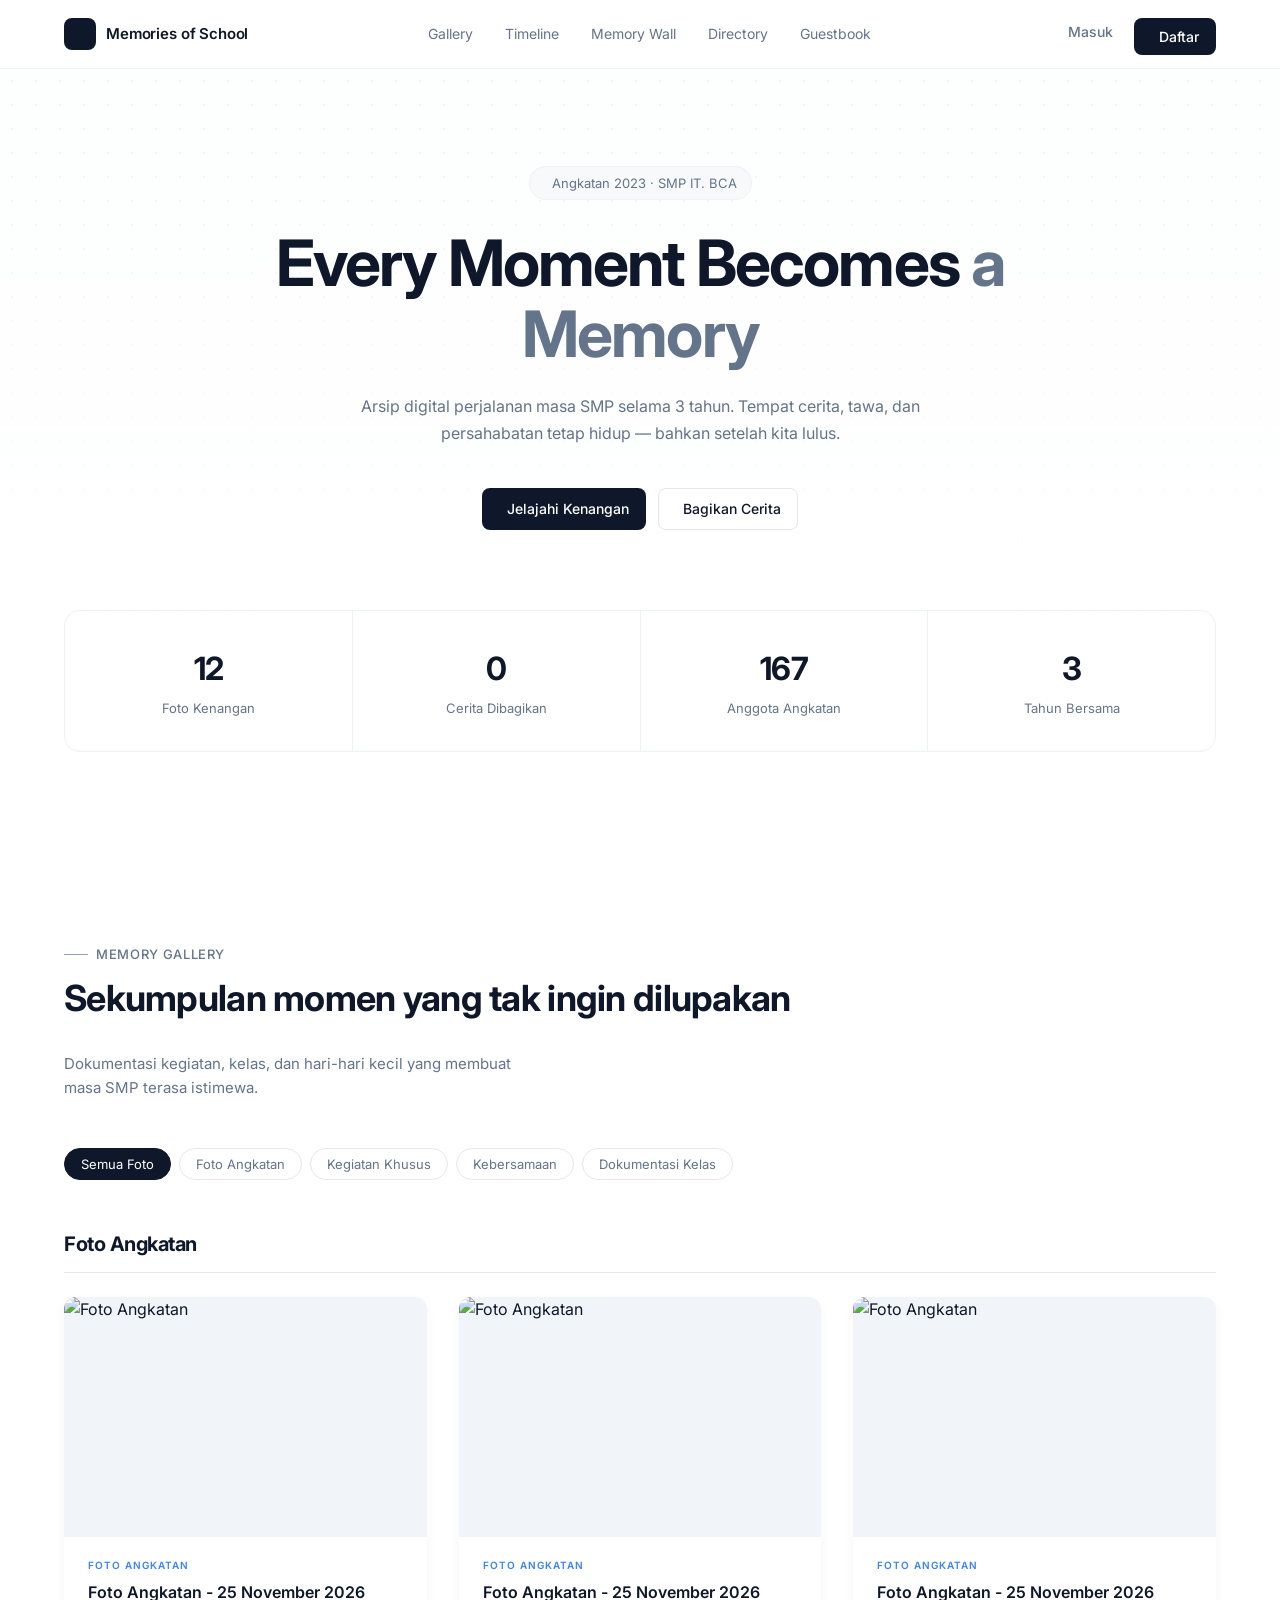
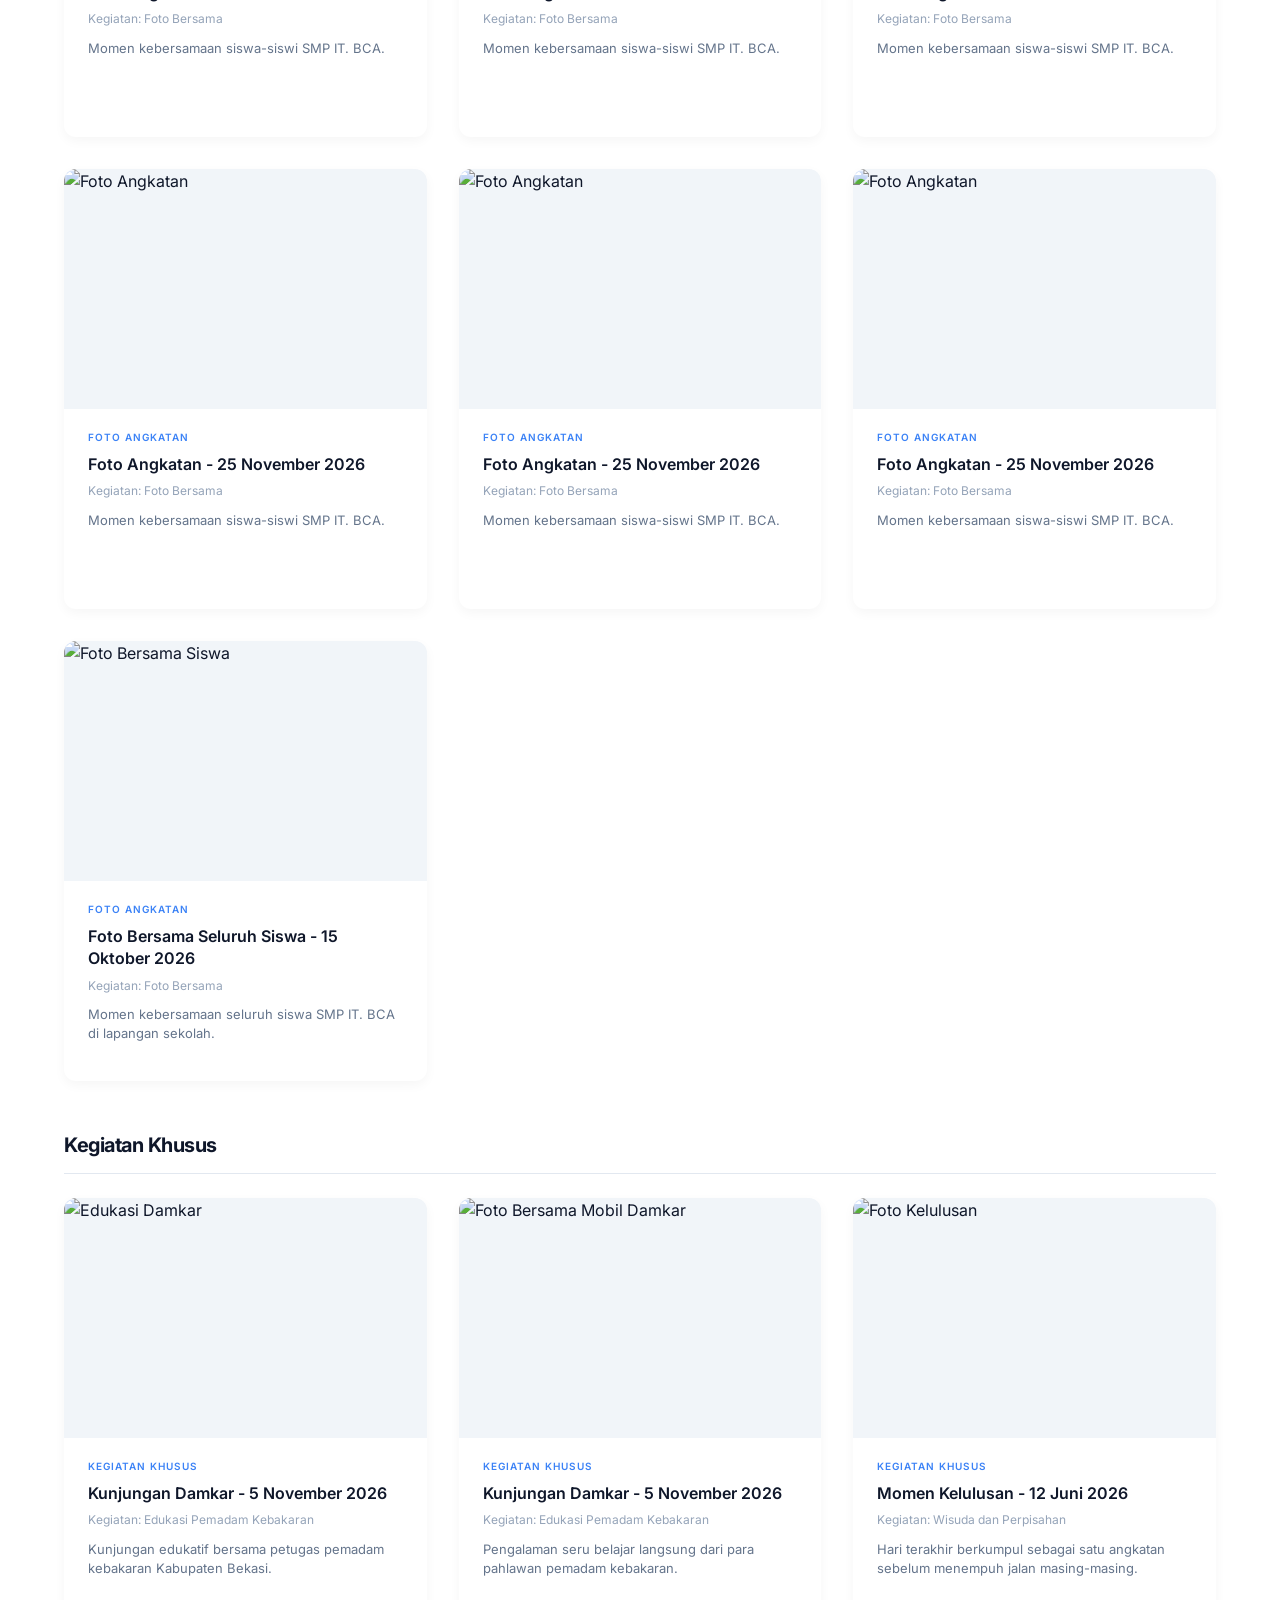
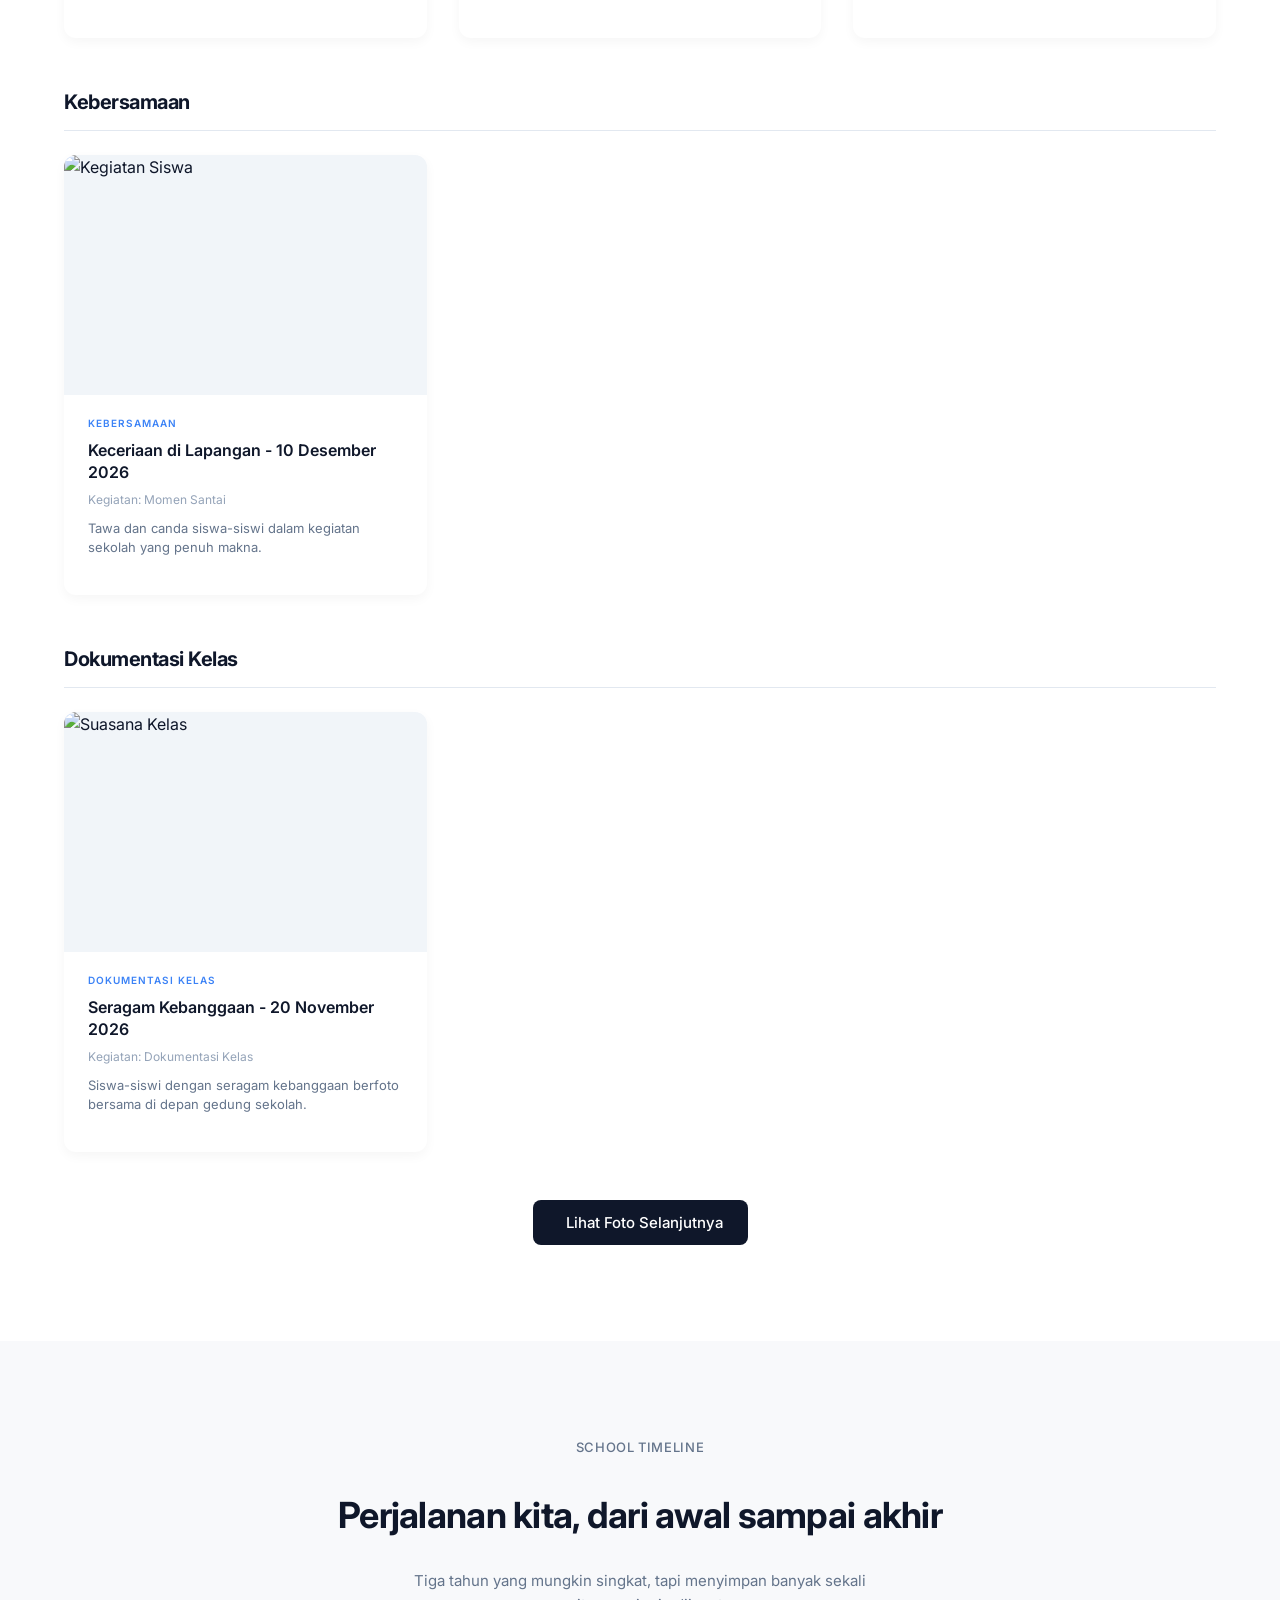
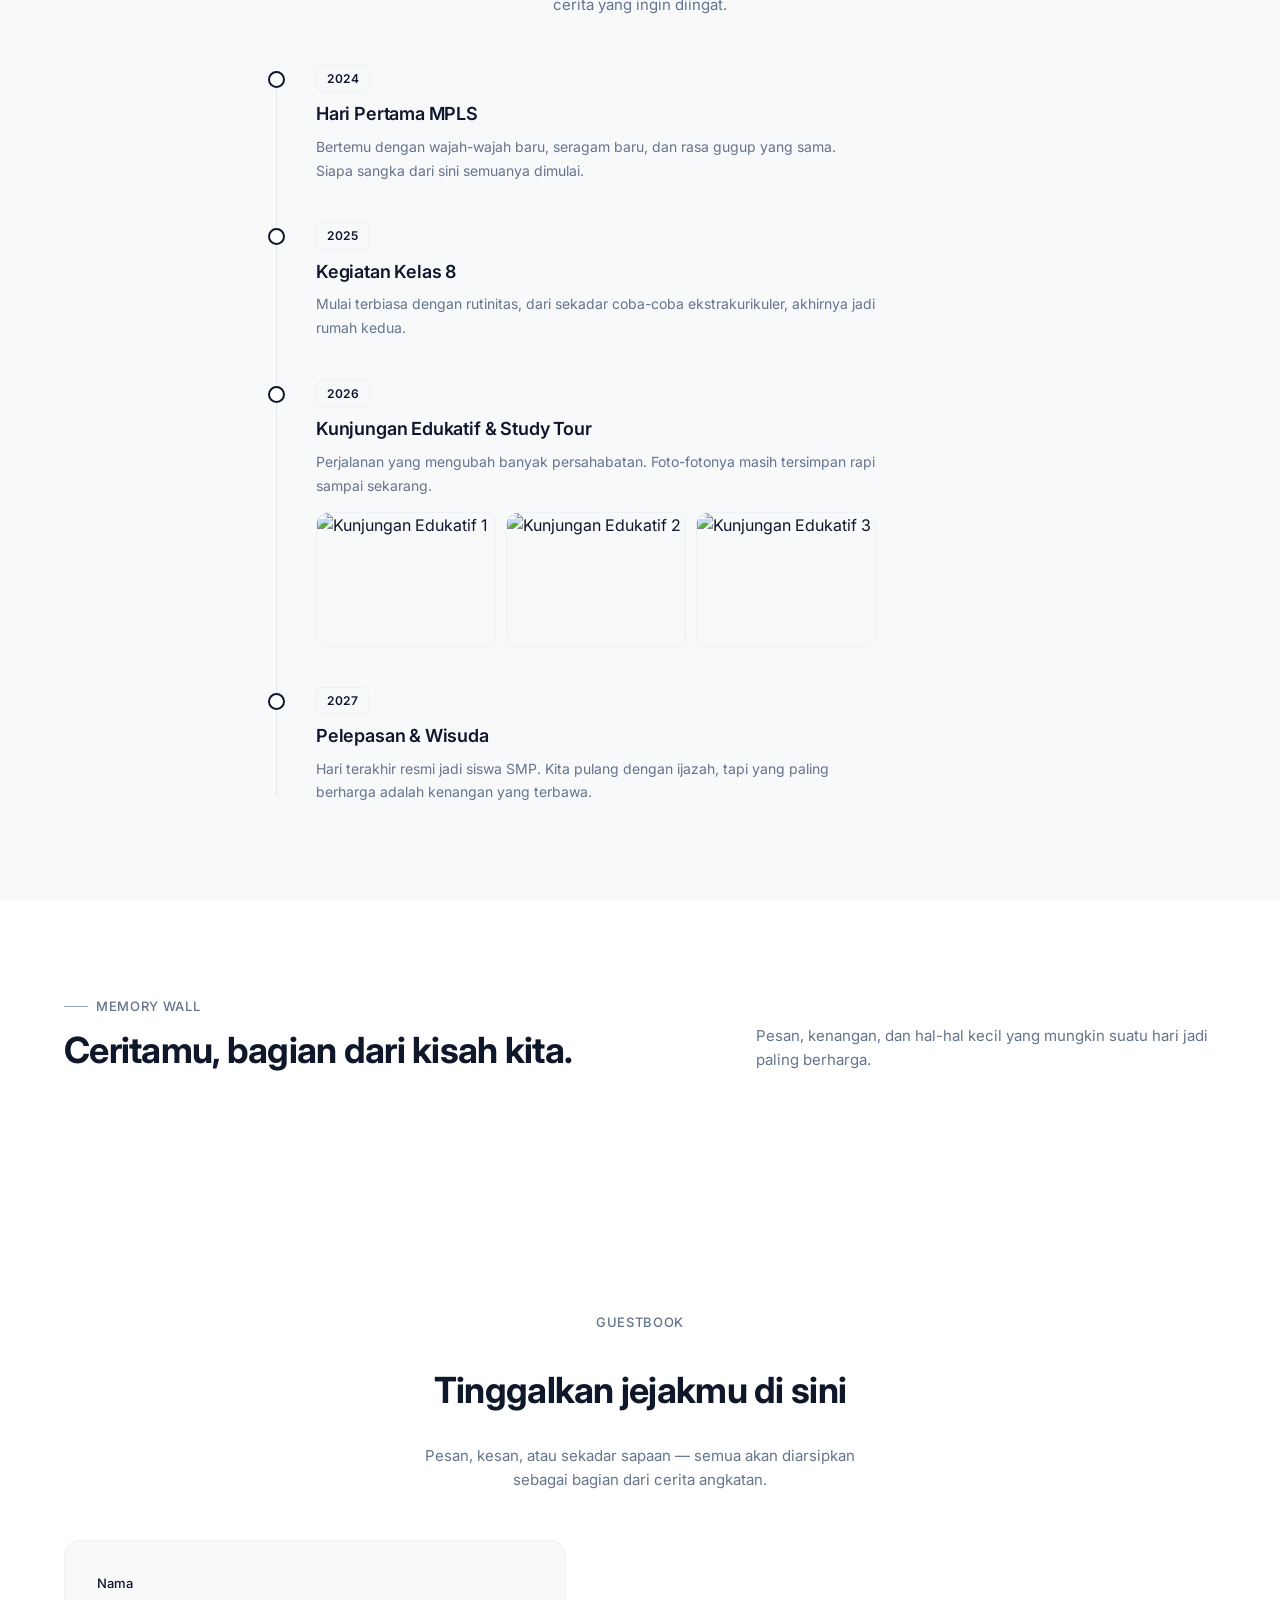
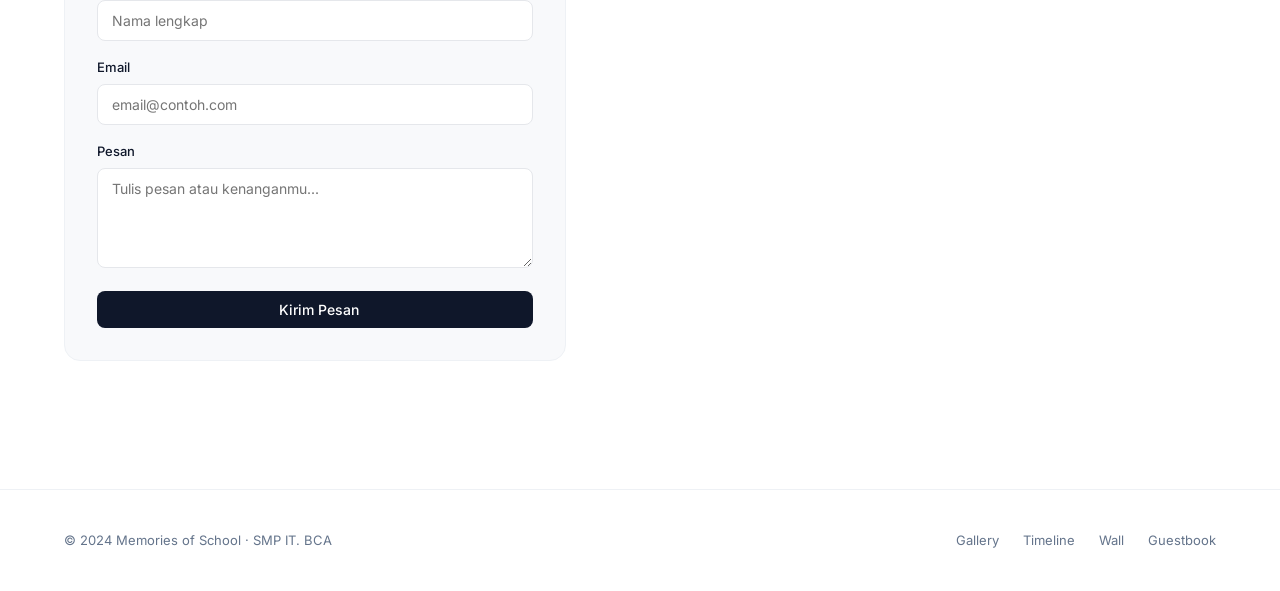
==== commit 1b190416: "Add files via upload" ====
--- a/index.html
+++ b/index.html
@@ -134,11 +134,6 @@
       animation: fadeIn 0.4s ease;
     }
 
-    /* PENTING: Agar atribut [hidden] benar-benar menyembunyikan grup */
-    .category-group[hidden] {
-      display: none !important;
-    }
-
     @keyframes fadeIn {
       from { opacity: 0; transform: translateY(10px); }
       to { opacity: 1; transform: translateY(0); }
@@ -162,10 +157,11 @@
     .lightbox-close { position: absolute; top: 24px; right: 32px; color: white; font-size: 32px; cursor: pointer; background: none; border: none; }
 
     /* =========================================
-       SARAN UI/UX BARU
+       SARAN UI/UX BARU (Ditambahkan di sini)
        ========================================= */
     html { scroll-behavior: smooth; }
 
+    /* UI: Background Hero Lebih Hidup */
     .hero {
       background-color: #f8fafc;
       background-image: radial-gradient(#cbd5e1 1px, transparent 1px);
@@ -181,6 +177,7 @@
     }
     .hero .container { position: relative; z-index: 1; }
 
+    /* UI: Efek Hover Overlay pada Foto (Menggunakan SVG, Bukan Emoji) */
     .gallery-media::after {
       content: '';
       position: absolute;
@@ -193,6 +190,7 @@
     }
     .gallery-card:hover .gallery-media::after { opacity: 1; }
 
+    /* UX: Perbaikan Grid di HP Kecil */
     @media (max-width: 480px) {
       .gallery {
         grid-template-columns: 1fr !important;
@@ -200,6 +198,7 @@
       }
     }
 
+    /* UX: Tombol Scroll to Top */
     #scrollTopBtn {
       position: fixed;
       bottom: 30px;
@@ -244,6 +243,7 @@
       transition: opacity 0.25s ease, transform 0.25s ease;
       pointer-events: none;
     }
+    /* Desktop: tampil saat hover kartu */
     @media (hover: hover) {
       .gallery-card:hover .photo-actions {
         opacity: 1;
@@ -251,6 +251,7 @@
         pointer-events: auto;
       }
     }
+    /* Touch devices: selalu tampil */
     @media (hover: none) {
       .photo-actions {
         opacity: 1;
@@ -308,6 +309,7 @@
       background: #fee2e2;
     }
 
+    /* States */
     .photo-action-btn.is-loading { background: #3b82f6; color: #fff; }
     .photo-action-btn.is-success { background: #10b981; color: #fff; }
     .photo-action-btn.is-error   { background: #ef4444; color: #fff; }
@@ -317,6 +319,7 @@
     }
     .spin { animation: spin 0.9s linear infinite; }
 
+    /* Lightbox download button */
     .lightbox-download {
       position: absolute;
       top: 24px;
@@ -472,35 +475,91 @@
       <button class="filter" data-filter="kelas">Dokumentasi Kelas</button>
     </div>
 
-    <p id="galleryResultCount" style="text-align:center; color:#64748b; font-size:14px; margin-bottom:8px;"></p>
-
-    <div id="galleryEmpty" hidden style="text-align:center; padding: 60px 20px;">
-      <i data-lucide="image-off" style="width: 48px; height: 48px; color: #94a3b8; margin-bottom: 16px;"></i>
-      <h3 style="color: #0f172a; font-size: 16px; margin-bottom: 8px; font-weight: 600;">Belum ada foto</h3>
-      <p style="color: #64748b; font-size: 14px;">Coba ubah filter atau tambahkan foto baru.</p>
-    </div>
-
     <div class="category-group" data-cat="angkatan">
       <h3 class="group-title">Foto Angkatan</h3>
-      <div class="gallery" id="galleryGridAngkatan"></div>
+      <div class="gallery" id="galleryGridAngkatan">
+        
+        <article class="gallery-card reveal" data-cat="angkatan">
+          <div class="gallery-media"><img src="https://raw.githubusercontent.com/ZrooPro/SaveDat2/main/uploads/20261125_161316_932_z1b9irbq.jpg" alt="Foto Angkatan" loading="lazy" onclick="openLightbox(this.src)"></div>
+          <div class="gallery-info"><div class="photo-category">Foto Angkatan</div><h3 class="gallery-title">Foto Angkatan - 25 November 2026</h3><div class="gallery-meta">Kegiatan: Foto Bersama</div><p class="gallery-desc">Momen kebersamaan siswa-siswi SMP IT. BCA.</p></div>
+        </article>
+
+        <article class="gallery-card reveal" data-cat="angkatan">
+          <div class="gallery-media"><img src="https://raw.githubusercontent.com/ZrooPro/SaveDat2/main/uploads/20261125_161321_179_rw76cn85.jpg" alt="Foto Angkatan" loading="lazy" onclick="openLightbox(this.src)"></div>
+          <div class="gallery-info"><div class="photo-category">Foto Angkatan</div><h3 class="gallery-title">Foto Angkatan - 25 November 2026</h3><div class="gallery-meta">Kegiatan: Foto Bersama</div><p class="gallery-desc">Momen kebersamaan siswa-siswi SMP IT. BCA.</p></div>
+        </article>
+
+        <article class="gallery-card reveal" data-cat="angkatan">
+          <div class="gallery-media"><img src="https://raw.githubusercontent.com/ZrooPro/SaveDat2/main/uploads/20261125_161326_405_0aq1sp3o.jpg" alt="Foto Angkatan" loading="lazy" onclick="openLightbox(this.src)"></div>
+          <div class="gallery-info"><div class="photo-category">Foto Angkatan</div><h3 class="gallery-title">Foto Angkatan - 25 November 2026</h3><div class="gallery-meta">Kegiatan: Foto Bersama</div><p class="gallery-desc">Momen kebersamaan siswa-siswi SMP IT. BCA.</p></div>
+        </article>
+
+        <article class="gallery-card reveal" data-cat="angkatan">
+          <div class="gallery-media"><img src="https://raw.githubusercontent.com/ZrooPro/SaveDat2/main/uploads/20261125_161331_958_b3hledem.jpg" alt="Foto Angkatan" loading="lazy" onclick="openLightbox(this.src)"></div>
+          <div class="gallery-info"><div class="photo-category">Foto Angkatan</div><h3 class="gallery-title">Foto Angkatan - 25 November 2026</h3><div class="gallery-meta">Kegiatan: Foto Bersama</div><p class="gallery-desc">Momen kebersamaan siswa-siswi SMP IT. BCA.</p></div>
+        </article>
+
+        <article class="gallery-card reveal" data-cat="angkatan">
+          <div class="gallery-media"><img src="https://raw.githubusercontent.com/ZrooPro/SaveDat2/main/uploads/20261125_161337_397_97i0oxuw.jpg" alt="Foto Angkatan" loading="lazy" onclick="openLightbox(this.src)"></div>
+          <div class="gallery-info"><div class="photo-category">Foto Angkatan</div><h3 class="gallery-title">Foto Angkatan - 25 November 2026</h3><div class="gallery-meta">Kegiatan: Foto Bersama</div><p class="gallery-desc">Momen kebersamaan siswa-siswi SMP IT. BCA.</p></div>
+        </article>
+
+        <article class="gallery-card reveal" data-cat="angkatan">
+          <div class="gallery-media"><img src="https://raw.githubusercontent.com/ZrooPro/SaveDat2/main/uploads/20261125_161342_842_9tv0123o.jpg" alt="Foto Angkatan" loading="lazy" onclick="openLightbox(this.src)"></div>
+          <div class="gallery-info"><div class="photo-category">Foto Angkatan</div><h3 class="gallery-title">Foto Angkatan - 25 November 2026</h3><div class="gallery-meta">Kegiatan: Foto Bersama</div><p class="gallery-desc">Momen kebersamaan siswa-siswi SMP IT. BCA.</p></div>
+        </article>
+
+        <article class="gallery-card reveal" data-cat="angkatan">
+          <div class="gallery-media"><img src="https://raw.githubusercontent.com/ZrooPro/SaveDat2/main/uploads/20261122_194249_668_9pwv7ybp.jpg" alt="Foto Bersama Siswa" loading="lazy" onclick="openLightbox(this.src)"></div>
+          <div class="gallery-info"><div class="photo-category">Foto Angkatan</div><h3 class="gallery-title">Foto Bersama Seluruh Siswa - 15 Oktober 2026</h3><div class="gallery-meta">Kegiatan: Foto Bersama</div><p class="gallery-desc">Momen kebersamaan seluruh siswa SMP IT. BCA di lapangan sekolah.</p></div>
+        </article>
+      </div>
     </div>
 
     <div class="category-group" data-cat="kegiatan">
       <h3 class="group-title">Kegiatan Khusus</h3>
-      <div class="gallery" id="galleryGridKegiatan"></div>
+      <div class="gallery" id="galleryGridKegiatan">
+        
+        <article class="gallery-card reveal" data-cat="kegiatan">
+          <div class="gallery-media"><img src="https://raw.githubusercontent.com/ZrooPro/SaveDat1/main/uploads/20261124_134805_615_4kym65nd.jpg" alt="Edukasi Damkar" loading="lazy" onclick="openLightbox(this.src)"></div>
+          <div class="gallery-info"><div class="photo-category">Kegiatan Khusus</div><h3 class="gallery-title">Kunjungan Damkar - 5 November 2026</h3><div class="gallery-meta">Kegiatan: Edukasi Pemadam Kebakaran</div><p class="gallery-desc">Kunjungan edukatif bersama petugas pemadam kebakaran Kabupaten Bekasi.</p></div>
+        </article>
+
+        <article class="gallery-card reveal" data-cat="kegiatan">
+          <div class="gallery-media"><img src="https://raw.githubusercontent.com/ZrooPro/SaveDat1/main/uploads/20261122_194959_030_mirmowa0.jpg" alt="Foto Bersama Mobil Damkar" loading="lazy" onclick="openLightbox(this.src)"></div>
+          <div class="gallery-info"><div class="photo-category">Kegiatan Khusus</div><h3 class="gallery-title">Kunjungan Damkar - 5 November 2026</h3><div class="gallery-meta">Kegiatan: Edukasi Pemadam Kebakaran</div><p class="gallery-desc">Pengalaman seru belajar langsung dari para pahlawan pemadam kebakaran.</p></div>
+        </article>
+
+        <article class="gallery-card reveal" data-cat="kegiatan">
+          <div class="gallery-media"><img src="https://raw.githubusercontent.com/ZrooPro/SaveDat2/main/uploads/20261124_134325_930_6yfvwbrp.jpg" alt="Foto Kelulusan" loading="lazy" onclick="openLightbox(this.src)"></div>
+          <div class="gallery-info"><div class="photo-category">Kegiatan Khusus</div><h3 class="gallery-title">Momen Kelulusan - 12 Juni 2026</h3><div class="gallery-meta">Kegiatan: Wisuda dan Perpisahan</div><p class="gallery-desc">Hari terakhir berkumpul sebagai satu angkatan sebelum menempuh jalan masing-masing.</p></div>
+        </article>
+      </div>
     </div>
 
     <div class="category-group" data-cat="kebersamaan">
       <h3 class="group-title">Kebersamaan</h3>
-      <div class="gallery" id="galleryGridKebersamaan"></div>
+      <div class="gallery" id="galleryGridKebersamaan">
+        
+        <article class="gallery-card reveal" data-cat="kebersamaan">
+          <div class="gallery-media"><img src="https://raw.githubusercontent.com/ZrooPro/SaveDat2/main/uploads/20261122_194928_029_rj6th6h8.jpg" alt="Kegiatan Siswa" loading="lazy" onclick="openLightbox(this.src)"></div>
+          <div class="gallery-info"><div class="photo-category">Kebersamaan</div><h3 class="gallery-title">Keceriaan di Lapangan - 10 Desember 2026</h3><div class="gallery-meta">Kegiatan: Momen Santai</div><p class="gallery-desc">Tawa dan canda siswa-siswi dalam kegiatan sekolah yang penuh makna.</p></div>
+        </article>
+      </div>
     </div>
 
     <div class="category-group" data-cat="kelas">
       <h3 class="group-title">Dokumentasi Kelas</h3>
-      <div class="gallery" id="galleryGridKelas"></div>
-    </div>
-
-    <div class="load-more-container" id="loadMoreWrap">
+      <div class="gallery" id="galleryGridKelas">
+        
+        <article class="gallery-card reveal" data-cat="kelas">
+          <div class="gallery-media"><img src="https://raw.githubusercontent.com/ZrooPro/SaveDat1/main/uploads/20261122_194830_069_2pvwnge6.jpg" alt="Suasana Kelas" loading="lazy" onclick="openLightbox(this.src)"></div>
+          <div class="gallery-info"><div class="photo-category">Dokumentasi Kelas</div><h3 class="gallery-title">Seragam Kebanggaan - 20 November 2026</h3><div class="gallery-meta">Kegiatan: Dokumentasi Kelas</div><p class="gallery-desc">Siswa-siswi dengan seragam kebanggaan berfoto bersama di depan gedung sekolah.</p></div>
+        </article>
+      </div>
+    </div>
+
+    <div class="load-more-container">
       <button class="btn btn-primary" id="loadMoreBtn" style="padding: 12px 24px; font-size: 15px;">
         <i data-lucide="chevron-down"></i> Lihat Foto Selanjutnya
       </button>
@@ -710,8 +769,9 @@
 <!-- ================= TOAST ================= -->
 <div class="toast" id="toast" role="status" aria-live="polite"></div>
 
-<!-- SCRIPT LIGHTBOX SAJA (main.js akan override setelah load) -->
+<!-- SCRIPT LIGHTBOX SAJA (Script lama sudah dihapus) -->
 <script>
+  // 1. Lightbox (Zoom Foto)
   function openLightbox(src) {
     document.getElementById('lightboxImg').src = src;
     document.getElementById('lightbox').classList.add('active');
@@ -721,6 +781,7 @@
     document.getElementById('lightbox').classList.remove('active');
   }
 
+  // Inisialisasi Ikon Lucide saat halaman pertama kali dimuat
   lucide.createIcons();
 </script>
 
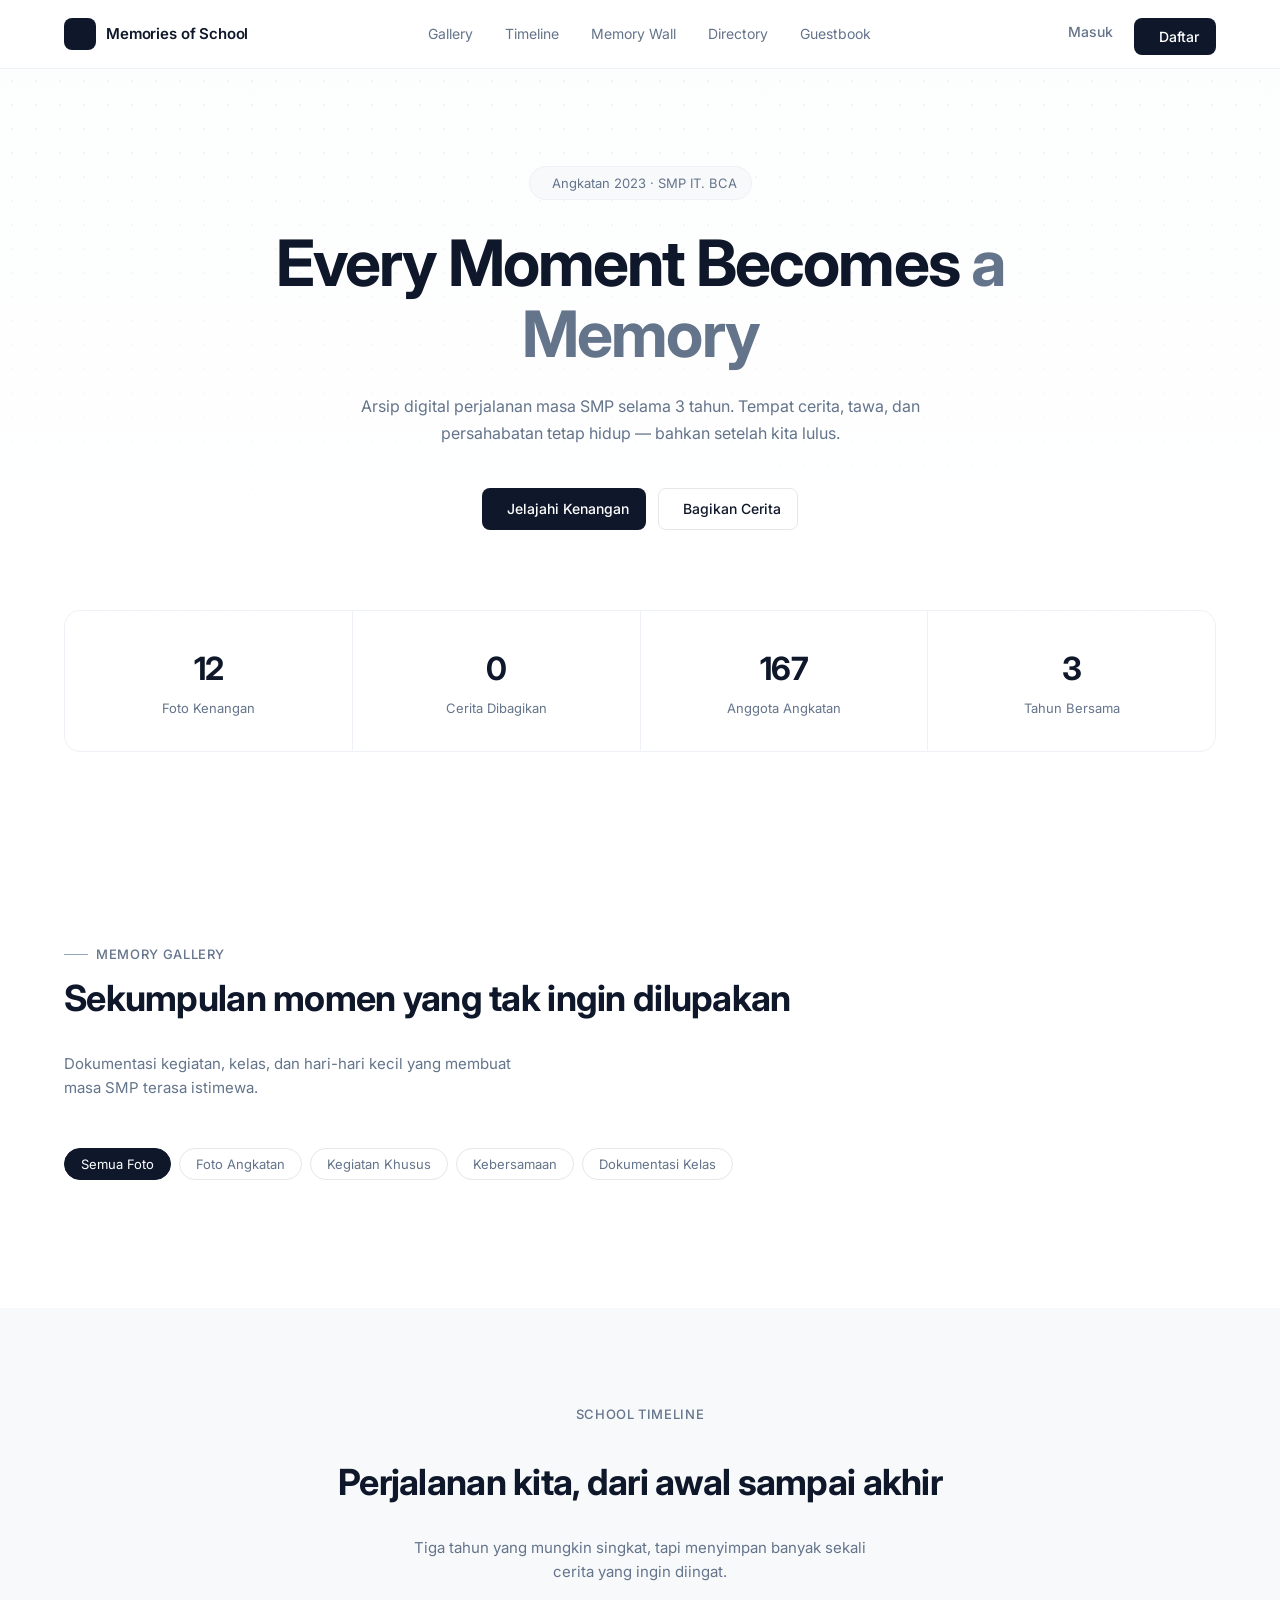
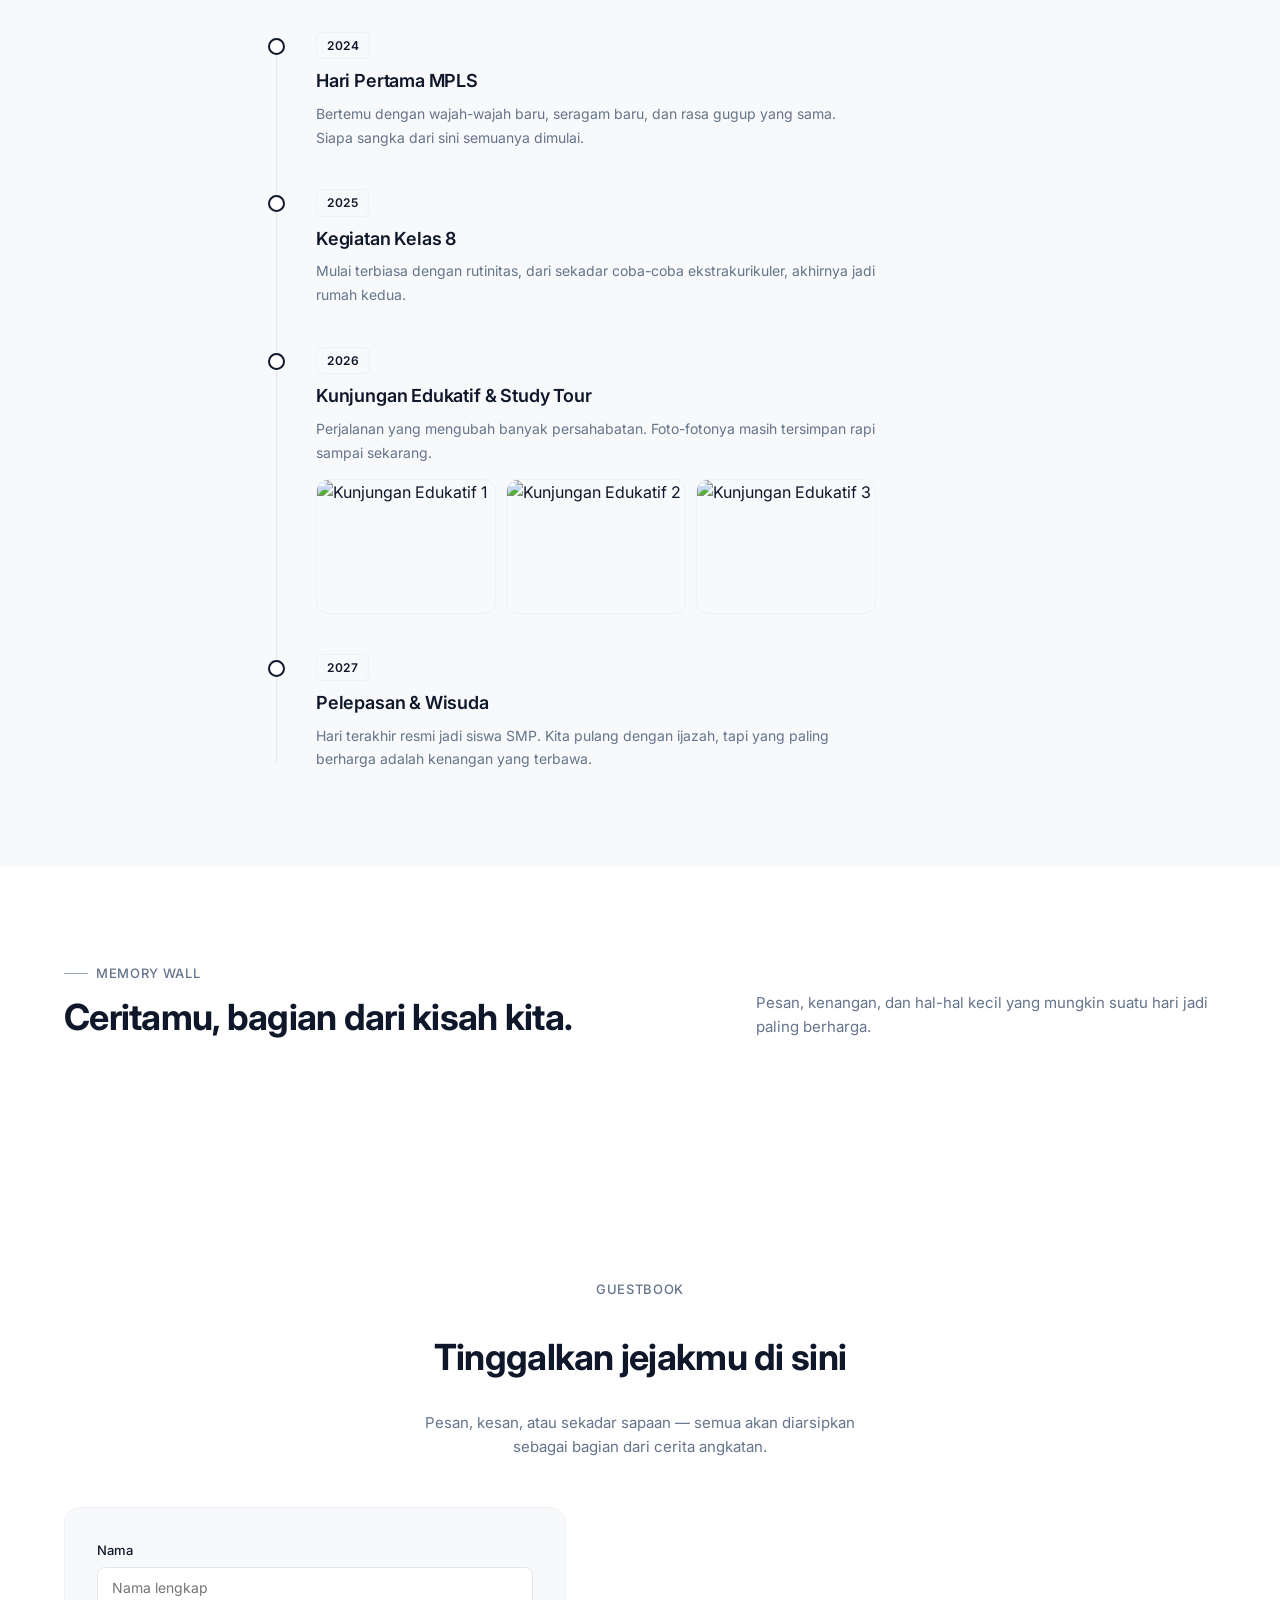
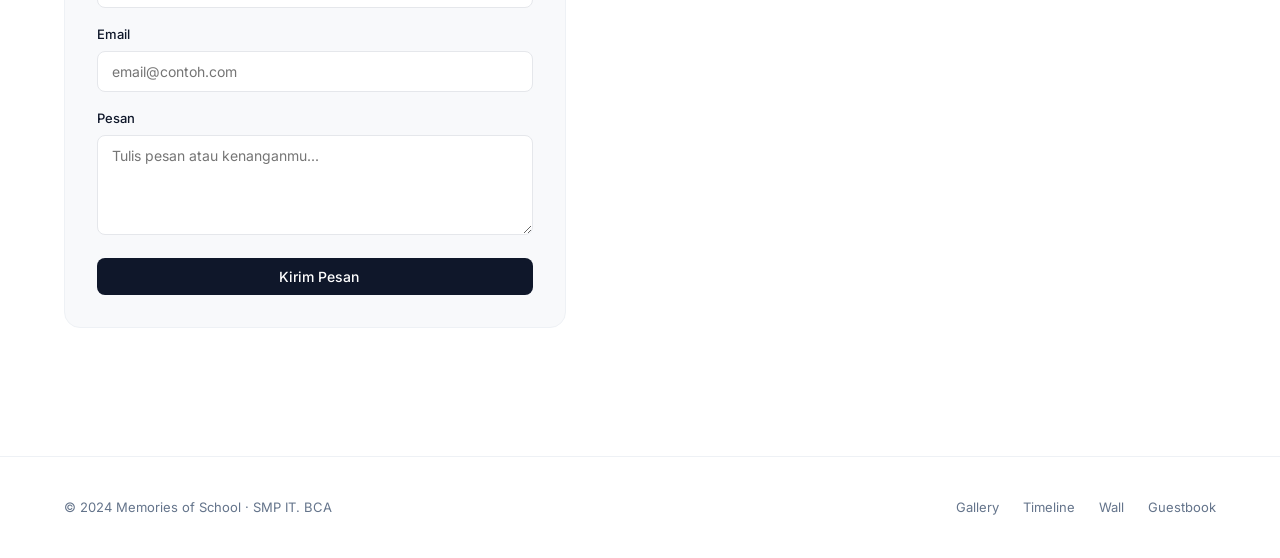
==== commit b375b27b: "Add files via upload" ====
--- a/index.html
+++ b/index.html
@@ -475,95 +475,103 @@
       <button class="filter" data-filter="kelas">Dokumentasi Kelas</button>
     </div>
 
-    <div class="category-group" data-cat="angkatan">
-      <h3 class="group-title">Foto Angkatan</h3>
-      <div class="gallery" id="galleryGridAngkatan">
-        
-        <article class="gallery-card reveal" data-cat="angkatan">
-          <div class="gallery-media"><img src="https://raw.githubusercontent.com/ZrooPro/SaveDat2/main/uploads/20261125_161316_932_z1b9irbq.jpg" alt="Foto Angkatan" loading="lazy" onclick="openLightbox(this.src)"></div>
-          <div class="gallery-info"><div class="photo-category">Foto Angkatan</div><h3 class="gallery-title">Foto Angkatan - 25 November 2026</h3><div class="gallery-meta">Kegiatan: Foto Bersama</div><p class="gallery-desc">Momen kebersamaan siswa-siswi SMP IT. BCA.</p></div>
-        </article>
-
-        <article class="gallery-card reveal" data-cat="angkatan">
-          <div class="gallery-media"><img src="https://raw.githubusercontent.com/ZrooPro/SaveDat2/main/uploads/20261125_161321_179_rw76cn85.jpg" alt="Foto Angkatan" loading="lazy" onclick="openLightbox(this.src)"></div>
-          <div class="gallery-info"><div class="photo-category">Foto Angkatan</div><h3 class="gallery-title">Foto Angkatan - 25 November 2026</h3><div class="gallery-meta">Kegiatan: Foto Bersama</div><p class="gallery-desc">Momen kebersamaan siswa-siswi SMP IT. BCA.</p></div>
-        </article>
-
-        <article class="gallery-card reveal" data-cat="angkatan">
-          <div class="gallery-media"><img src="https://raw.githubusercontent.com/ZrooPro/SaveDat2/main/uploads/20261125_161326_405_0aq1sp3o.jpg" alt="Foto Angkatan" loading="lazy" onclick="openLightbox(this.src)"></div>
-          <div class="gallery-info"><div class="photo-category">Foto Angkatan</div><h3 class="gallery-title">Foto Angkatan - 25 November 2026</h3><div class="gallery-meta">Kegiatan: Foto Bersama</div><p class="gallery-desc">Momen kebersamaan siswa-siswi SMP IT. BCA.</p></div>
-        </article>
-
-        <article class="gallery-card reveal" data-cat="angkatan">
-          <div class="gallery-media"><img src="https://raw.githubusercontent.com/ZrooPro/SaveDat2/main/uploads/20261125_161331_958_b3hledem.jpg" alt="Foto Angkatan" loading="lazy" onclick="openLightbox(this.src)"></div>
-          <div class="gallery-info"><div class="photo-category">Foto Angkatan</div><h3 class="gallery-title">Foto Angkatan - 25 November 2026</h3><div class="gallery-meta">Kegiatan: Foto Bersama</div><p class="gallery-desc">Momen kebersamaan siswa-siswi SMP IT. BCA.</p></div>
-        </article>
-
-        <article class="gallery-card reveal" data-cat="angkatan">
-          <div class="gallery-media"><img src="https://raw.githubusercontent.com/ZrooPro/SaveDat2/main/uploads/20261125_161337_397_97i0oxuw.jpg" alt="Foto Angkatan" loading="lazy" onclick="openLightbox(this.src)"></div>
-          <div class="gallery-info"><div class="photo-category">Foto Angkatan</div><h3 class="gallery-title">Foto Angkatan - 25 November 2026</h3><div class="gallery-meta">Kegiatan: Foto Bersama</div><p class="gallery-desc">Momen kebersamaan siswa-siswi SMP IT. BCA.</p></div>
-        </article>
-
-        <article class="gallery-card reveal" data-cat="angkatan">
-          <div class="gallery-media"><img src="https://raw.githubusercontent.com/ZrooPro/SaveDat2/main/uploads/20261125_161342_842_9tv0123o.jpg" alt="Foto Angkatan" loading="lazy" onclick="openLightbox(this.src)"></div>
-          <div class="gallery-info"><div class="photo-category">Foto Angkatan</div><h3 class="gallery-title">Foto Angkatan - 25 November 2026</h3><div class="gallery-meta">Kegiatan: Foto Bersama</div><p class="gallery-desc">Momen kebersamaan siswa-siswi SMP IT. BCA.</p></div>
-        </article>
-
-        <article class="gallery-card reveal" data-cat="angkatan">
-          <div class="gallery-media"><img src="https://raw.githubusercontent.com/ZrooPro/SaveDat2/main/uploads/20261122_194249_668_9pwv7ybp.jpg" alt="Foto Bersama Siswa" loading="lazy" onclick="openLightbox(this.src)"></div>
-          <div class="gallery-info"><div class="photo-category">Foto Angkatan</div><h3 class="gallery-title">Foto Bersama Seluruh Siswa - 15 Oktober 2026</h3><div class="gallery-meta">Kegiatan: Foto Bersama</div><p class="gallery-desc">Momen kebersamaan seluruh siswa SMP IT. BCA di lapangan sekolah.</p></div>
-        </article>
-      </div>
-    </div>
-
-    <div class="category-group" data-cat="kegiatan">
-      <h3 class="group-title">Kegiatan Khusus</h3>
-      <div class="gallery" id="galleryGridKegiatan">
-        
-        <article class="gallery-card reveal" data-cat="kegiatan">
-          <div class="gallery-media"><img src="https://raw.githubusercontent.com/ZrooPro/SaveDat1/main/uploads/20261124_134805_615_4kym65nd.jpg" alt="Edukasi Damkar" loading="lazy" onclick="openLightbox(this.src)"></div>
-          <div class="gallery-info"><div class="photo-category">Kegiatan Khusus</div><h3 class="gallery-title">Kunjungan Damkar - 5 November 2026</h3><div class="gallery-meta">Kegiatan: Edukasi Pemadam Kebakaran</div><p class="gallery-desc">Kunjungan edukatif bersama petugas pemadam kebakaran Kabupaten Bekasi.</p></div>
-        </article>
-
-        <article class="gallery-card reveal" data-cat="kegiatan">
-          <div class="gallery-media"><img src="https://raw.githubusercontent.com/ZrooPro/SaveDat1/main/uploads/20261122_194959_030_mirmowa0.jpg" alt="Foto Bersama Mobil Damkar" loading="lazy" onclick="openLightbox(this.src)"></div>
-          <div class="gallery-info"><div class="photo-category">Kegiatan Khusus</div><h3 class="gallery-title">Kunjungan Damkar - 5 November 2026</h3><div class="gallery-meta">Kegiatan: Edukasi Pemadam Kebakaran</div><p class="gallery-desc">Pengalaman seru belajar langsung dari para pahlawan pemadam kebakaran.</p></div>
-        </article>
-
-        <article class="gallery-card reveal" data-cat="kegiatan">
-          <div class="gallery-media"><img src="https://raw.githubusercontent.com/ZrooPro/SaveDat2/main/uploads/20261124_134325_930_6yfvwbrp.jpg" alt="Foto Kelulusan" loading="lazy" onclick="openLightbox(this.src)"></div>
-          <div class="gallery-info"><div class="photo-category">Kegiatan Khusus</div><h3 class="gallery-title">Momen Kelulusan - 12 Juni 2026</h3><div class="gallery-meta">Kegiatan: Wisuda dan Perpisahan</div><p class="gallery-desc">Hari terakhir berkumpul sebagai satu angkatan sebelum menempuh jalan masing-masing.</p></div>
-        </article>
-      </div>
-    </div>
-
-    <div class="category-group" data-cat="kebersamaan">
-      <h3 class="group-title">Kebersamaan</h3>
-      <div class="gallery" id="galleryGridKebersamaan">
-        
-        <article class="gallery-card reveal" data-cat="kebersamaan">
-          <div class="gallery-media"><img src="https://raw.githubusercontent.com/ZrooPro/SaveDat2/main/uploads/20261122_194928_029_rj6th6h8.jpg" alt="Kegiatan Siswa" loading="lazy" onclick="openLightbox(this.src)"></div>
-          <div class="gallery-info"><div class="photo-category">Kebersamaan</div><h3 class="gallery-title">Keceriaan di Lapangan - 10 Desember 2026</h3><div class="gallery-meta">Kegiatan: Momen Santai</div><p class="gallery-desc">Tawa dan canda siswa-siswi dalam kegiatan sekolah yang penuh makna.</p></div>
-        </article>
-      </div>
-    </div>
-
-    <div class="category-group" data-cat="kelas">
-      <h3 class="group-title">Dokumentasi Kelas</h3>
-      <div class="gallery" id="galleryGridKelas">
-        
-        <article class="gallery-card reveal" data-cat="kelas">
-          <div class="gallery-media"><img src="https://raw.githubusercontent.com/ZrooPro/SaveDat1/main/uploads/20261122_194830_069_2pvwnge6.jpg" alt="Suasana Kelas" loading="lazy" onclick="openLightbox(this.src)"></div>
-          <div class="gallery-info"><div class="photo-category">Dokumentasi Kelas</div><h3 class="gallery-title">Seragam Kebanggaan - 20 November 2026</h3><div class="gallery-meta">Kegiatan: Dokumentasi Kelas</div><p class="gallery-desc">Siswa-siswi dengan seragam kebanggaan berfoto bersama di depan gedung sekolah.</p></div>
-        </article>
-      </div>
-    </div>
-
-    <div class="load-more-container">
+    <!-- Indikator jumlah foto dinamis -->
+    <div id="galleryResultCount" style="margin-bottom: 16px; font-size: 14px; color: #64748b;"></div>
+
+    <!-- Wadah Grid Dinamis (Dibaca oleh main.js) -->
+    <div class="gallery" id="galleryGrid"></div>
+
+    <!-- Tampilan jika foto kosong -->
+    <div id="galleryEmpty" hidden style="text-align: center; padding: 40px 20px; background: #f8fafc; border-radius: 12px; border: 1px dashed #cbd5e1; margin-top: 20px;">
+      <i data-lucide="image-off" style="width: 48px; height: 48px; color: #94a3b8; margin-bottom: 16px;"></i>
+      <h3 style="color: #0f172a; font-size: 16px; margin-bottom: 8px; font-weight: 600;">Belum ada foto</h3>
+      <p style="color: #64748b; font-size: 14px;">Jadilah yang pertama mengunggah kenangan!</p>
+    </div>
+
+    <!-- Tombol Load More Dinamis -->
+    <div class="load-more-container" id="loadMoreWrap" hidden>
       <button class="btn btn-primary" id="loadMoreBtn" style="padding: 12px 24px; font-size: 15px;">
         <i data-lucide="chevron-down"></i> Lihat Foto Selanjutnya
       </button>
     </div>
+
+    <!-- ========================================================= -->
+    <!-- KODE STATIS FOTO ANDA TETAP DISIMPAN DI SINI (DISEMBUNYIKAN) -->
+    <!-- ========================================================= -->
+    <div style="display: none;" id="staticGalleryFallback">
+      <div class="category-group" data-cat="angkatan">
+        <h3 class="group-title">Foto Angkatan</h3>
+        <div class="gallery" id="galleryGridAngkatan">
+          <article class="gallery-card reveal" data-cat="angkatan">
+            <div class="gallery-media"><img src="https://raw.githubusercontent.com/ZrooPro/SaveDat2/main/uploads/20261125_161316_932_z1b9irbq.jpg" alt="Foto Angkatan" loading="lazy" onclick="openLightbox(this.src)"></div>
+            <div class="gallery-info"><div class="photo-category">Foto Angkatan</div><h3 class="gallery-title">Foto Angkatan - 25 November 2026</h3><div class="gallery-meta">Kegiatan: Foto Bersama</div><p class="gallery-desc">Momen kebersamaan siswa-siswi SMP IT. BCA.</p></div>
+          </article>
+          <article class="gallery-card reveal" data-cat="angkatan">
+            <div class="gallery-media"><img src="https://raw.githubusercontent.com/ZrooPro/SaveDat2/main/uploads/20261125_161321_179_rw76cn85.jpg" alt="Foto Angkatan" loading="lazy" onclick="openLightbox(this.src)"></div>
+            <div class="gallery-info"><div class="photo-category">Foto Angkatan</div><h3 class="gallery-title">Foto Angkatan - 25 November 2026</h3><div class="gallery-meta">Kegiatan: Foto Bersama</div><p class="gallery-desc">Momen kebersamaan siswa-siswi SMP IT. BCA.</p></div>
+          </article>
+          <article class="gallery-card reveal" data-cat="angkatan">
+            <div class="gallery-media"><img src="https://raw.githubusercontent.com/ZrooPro/SaveDat2/main/uploads/20261125_161326_405_0aq1sp3o.jpg" alt="Foto Angkatan" loading="lazy" onclick="openLightbox(this.src)"></div>
+            <div class="gallery-info"><div class="photo-category">Foto Angkatan</div><h3 class="gallery-title">Foto Angkatan - 25 November 2026</h3><div class="gallery-meta">Kegiatan: Foto Bersama</div><p class="gallery-desc">Momen kebersamaan siswa-siswi SMP IT. BCA.</p></div>
+          </article>
+          <article class="gallery-card reveal" data-cat="angkatan">
+            <div class="gallery-media"><img src="https://raw.githubusercontent.com/ZrooPro/SaveDat2/main/uploads/20261125_161331_958_b3hledem.jpg" alt="Foto Angkatan" loading="lazy" onclick="openLightbox(this.src)"></div>
+            <div class="gallery-info"><div class="photo-category">Foto Angkatan</div><h3 class="gallery-title">Foto Angkatan - 25 November 2026</h3><div class="gallery-meta">Kegiatan: Foto Bersama</div><p class="gallery-desc">Momen kebersamaan siswa-siswi SMP IT. BCA.</p></div>
+          </article>
+          <article class="gallery-card reveal" data-cat="angkatan">
+            <div class="gallery-media"><img src="https://raw.githubusercontent.com/ZrooPro/SaveDat2/main/uploads/20261125_161337_397_97i0oxuw.jpg" alt="Foto Angkatan" loading="lazy" onclick="openLightbox(this.src)"></div>
+            <div class="gallery-info"><div class="photo-category">Foto Angkatan</div><h3 class="gallery-title">Foto Angkatan - 25 November 2026</h3><div class="gallery-meta">Kegiatan: Foto Bersama</div><p class="gallery-desc">Momen kebersamaan siswa-siswi SMP IT. BCA.</p></div>
+          </article>
+          <article class="gallery-card reveal" data-cat="angkatan">
+            <div class="gallery-media"><img src="https://raw.githubusercontent.com/ZrooPro/SaveDat2/main/uploads/20261125_161342_842_9tv0123o.jpg" alt="Foto Angkatan" loading="lazy" onclick="openLightbox(this.src)"></div>
+            <div class="gallery-info"><div class="photo-category">Foto Angkatan</div><h3 class="gallery-title">Foto Angkatan - 25 November 2026</h3><div class="gallery-meta">Kegiatan: Foto Bersama</div><p class="gallery-desc">Momen kebersamaan siswa-siswi SMP IT. BCA.</p></div>
+          </article>
+          <article class="gallery-card reveal" data-cat="angkatan">
+            <div class="gallery-media"><img src="https://raw.githubusercontent.com/ZrooPro/SaveDat2/main/uploads/20261122_194249_668_9pwv7ybp.jpg" alt="Foto Bersama Siswa" loading="lazy" onclick="openLightbox(this.src)"></div>
+            <div class="gallery-info"><div class="photo-category">Foto Angkatan</div><h3 class="gallery-title">Foto Bersama Seluruh Siswa - 15 Oktober 2026</h3><div class="gallery-meta">Kegiatan: Foto Bersama</div><p class="gallery-desc">Momen kebersamaan seluruh siswa SMP IT. BCA di lapangan sekolah.</p></div>
+          </article>
+        </div>
+      </div>
+
+      <div class="category-group" data-cat="kegiatan">
+        <h3 class="group-title">Kegiatan Khusus</h3>
+        <div class="gallery" id="galleryGridKegiatan">
+          <article class="gallery-card reveal" data-cat="kegiatan">
+            <div class="gallery-media"><img src="https://raw.githubusercontent.com/ZrooPro/SaveDat1/main/uploads/20261124_134805_615_4kym65nd.jpg" alt="Edukasi Damkar" loading="lazy" onclick="openLightbox(this.src)"></div>
+            <div class="gallery-info"><div class="photo-category">Kegiatan Khusus</div><h3 class="gallery-title">Kunjungan Damkar - 5 November 2026</h3><div class="gallery-meta">Kegiatan: Edukasi Pemadam Kebakaran</div><p class="gallery-desc">Kunjungan edukatif bersama petugas pemadam kebakaran Kabupaten Bekasi.</p></div>
+          </article>
+          <article class="gallery-card reveal" data-cat="kegiatan">
+            <div class="gallery-media"><img src="https://raw.githubusercontent.com/ZrooPro/SaveDat1/main/uploads/20261122_194959_030_mirmowa0.jpg" alt="Foto Bersama Mobil Damkar" loading="lazy" onclick="openLightbox(this.src)"></div>
+            <div class="gallery-info"><div class="photo-category">Kegiatan Khusus</div><h3 class="gallery-title">Kunjungan Damkar - 5 November 2026</h3><div class="gallery-meta">Kegiatan: Edukasi Pemadam Kebakaran</div><p class="gallery-desc">Pengalaman seru belajar langsung dari para pahlawan pemadam kebakaran.</p></div>
+          </article>
+          <article class="gallery-card reveal" data-cat="kegiatan">
+            <div class="gallery-media"><img src="https://raw.githubusercontent.com/ZrooPro/SaveDat2/main/uploads/20261124_134325_930_6yfvwbrp.jpg" alt="Foto Kelulusan" loading="lazy" onclick="openLightbox(this.src)"></div>
+            <div class="gallery-info"><div class="photo-category">Kegiatan Khusus</div><h3 class="gallery-title">Momen Kelulusan - 12 Juni 2026</h3><div class="gallery-meta">Kegiatan: Wisuda dan Perpisahan</div><p class="gallery-desc">Hari terakhir berkumpul sebagai satu angkatan sebelum menempuh jalan masing-masing.</p></div>
+          </article>
+        </div>
+      </div>
+
+      <div class="category-group" data-cat="kebersamaan">
+        <h3 class="group-title">Kebersamaan</h3>
+        <div class="gallery" id="galleryGridKebersamaan">
+          <article class="gallery-card reveal" data-cat="kebersamaan">
+            <div class="gallery-media"><img src="https://raw.githubusercontent.com/ZrooPro/SaveDat2/main/uploads/20261122_194928_029_rj6th6h8.jpg" alt="Kegiatan Siswa" loading="lazy" onclick="openLightbox(this.src)"></div>
+            <div class="gallery-info"><div class="photo-category">Kebersamaan</div><h3 class="gallery-title">Keceriaan di Lapangan - 10 Desember 2026</h3><div class="gallery-meta">Kegiatan: Momen Santai</div><p class="gallery-desc">Tawa dan canda siswa-siswi dalam kegiatan sekolah yang penuh makna.</p></div>
+          </article>
+        </div>
+      </div>
+
+      <div class="category-group" data-cat="kelas">
+        <h3 class="group-title">Dokumentasi Kelas</h3>
+        <div class="gallery" id="galleryGridKelas">
+          <article class="gallery-card reveal" data-cat="kelas">
+            <div class="gallery-media"><img src="https://raw.githubusercontent.com/ZrooPro/SaveDat1/main/uploads/20261122_194830_069_2pvwnge6.jpg" alt="Suasana Kelas" loading="lazy" onclick="openLightbox(this.src)"></div>
+            <div class="gallery-info"><div class="photo-category">Dokumentasi Kelas</div><h3 class="gallery-title">Seragam Kebanggaan - 20 November 2026</h3><div class="gallery-meta">Kegiatan: Dokumentasi Kelas</div><p class="gallery-desc">Siswa-siswi dengan seragam kebanggaan berfoto bersama di depan gedung sekolah.</p></div>
+          </article>
+        </div>
+      </div>
+    </div>
+    <!-- ================= AKHIR DARI KODE STATIS ================= -->
 
   </div>
 </section>
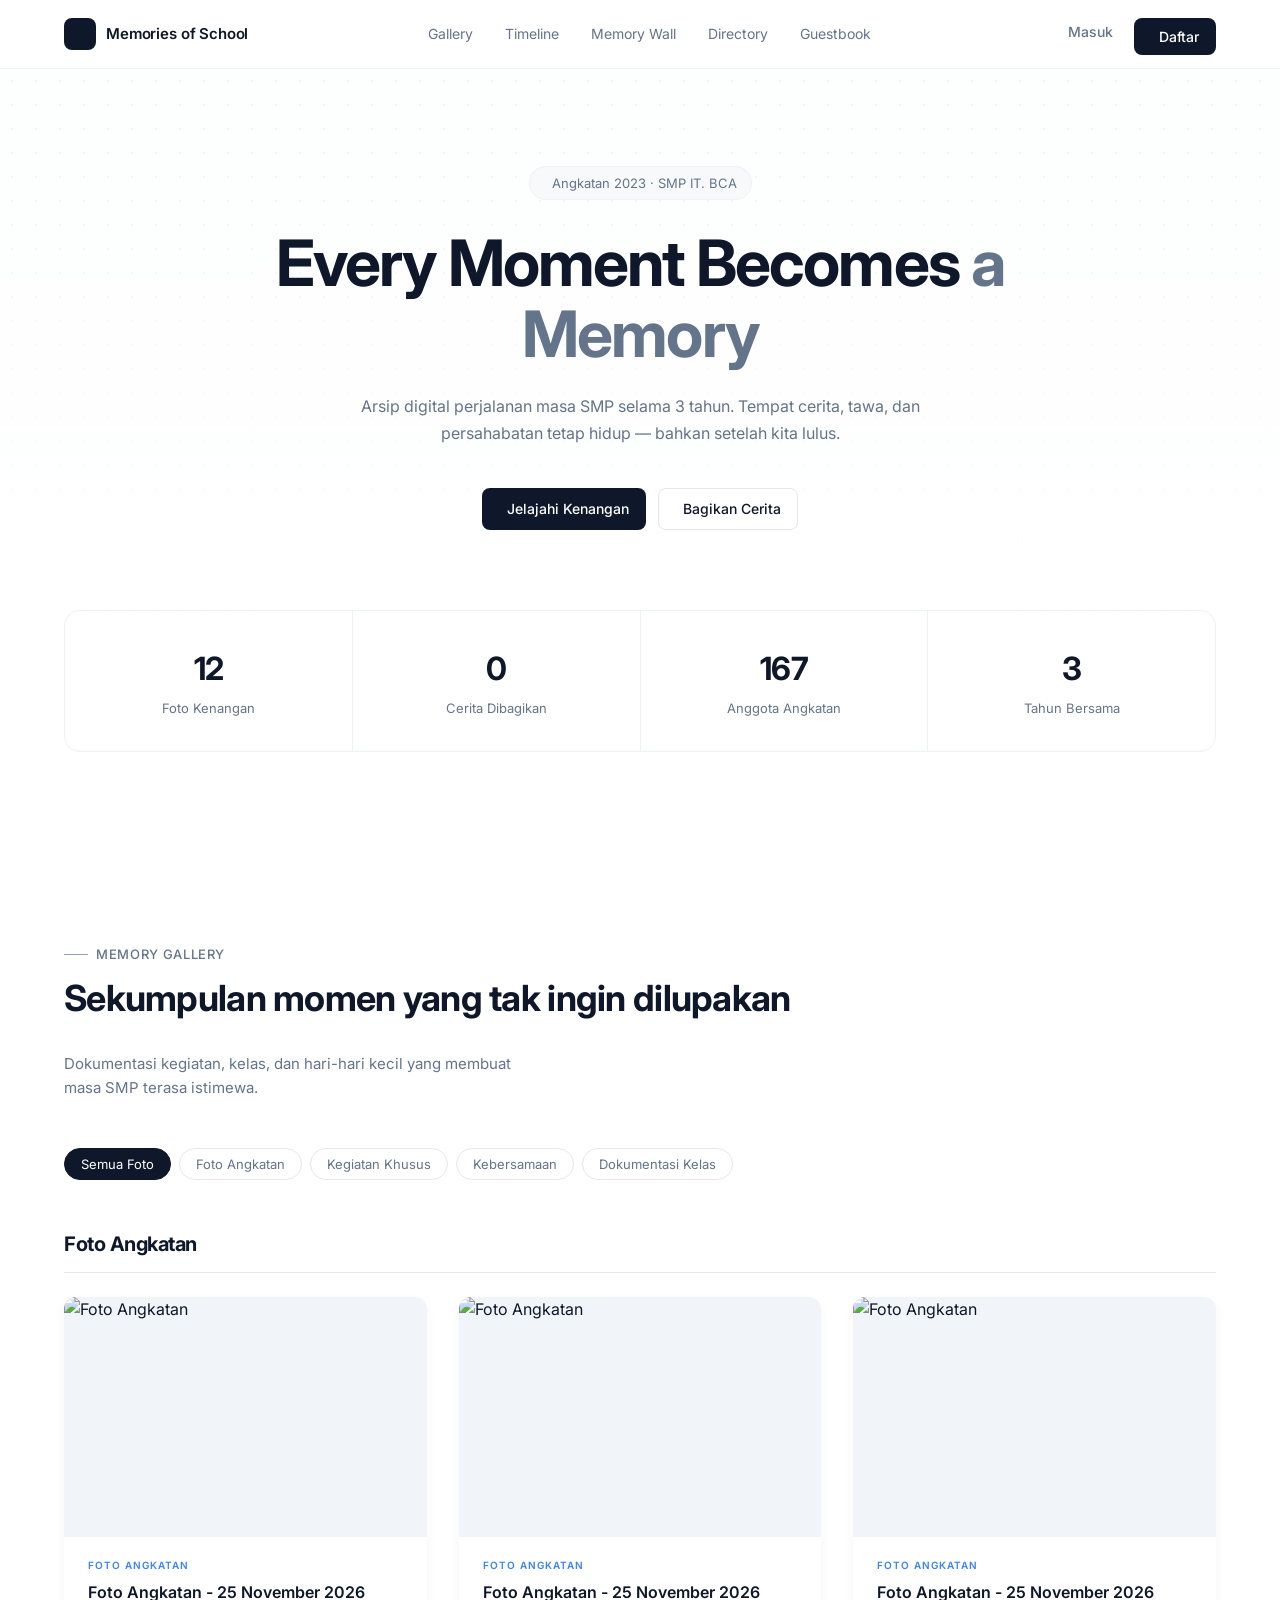
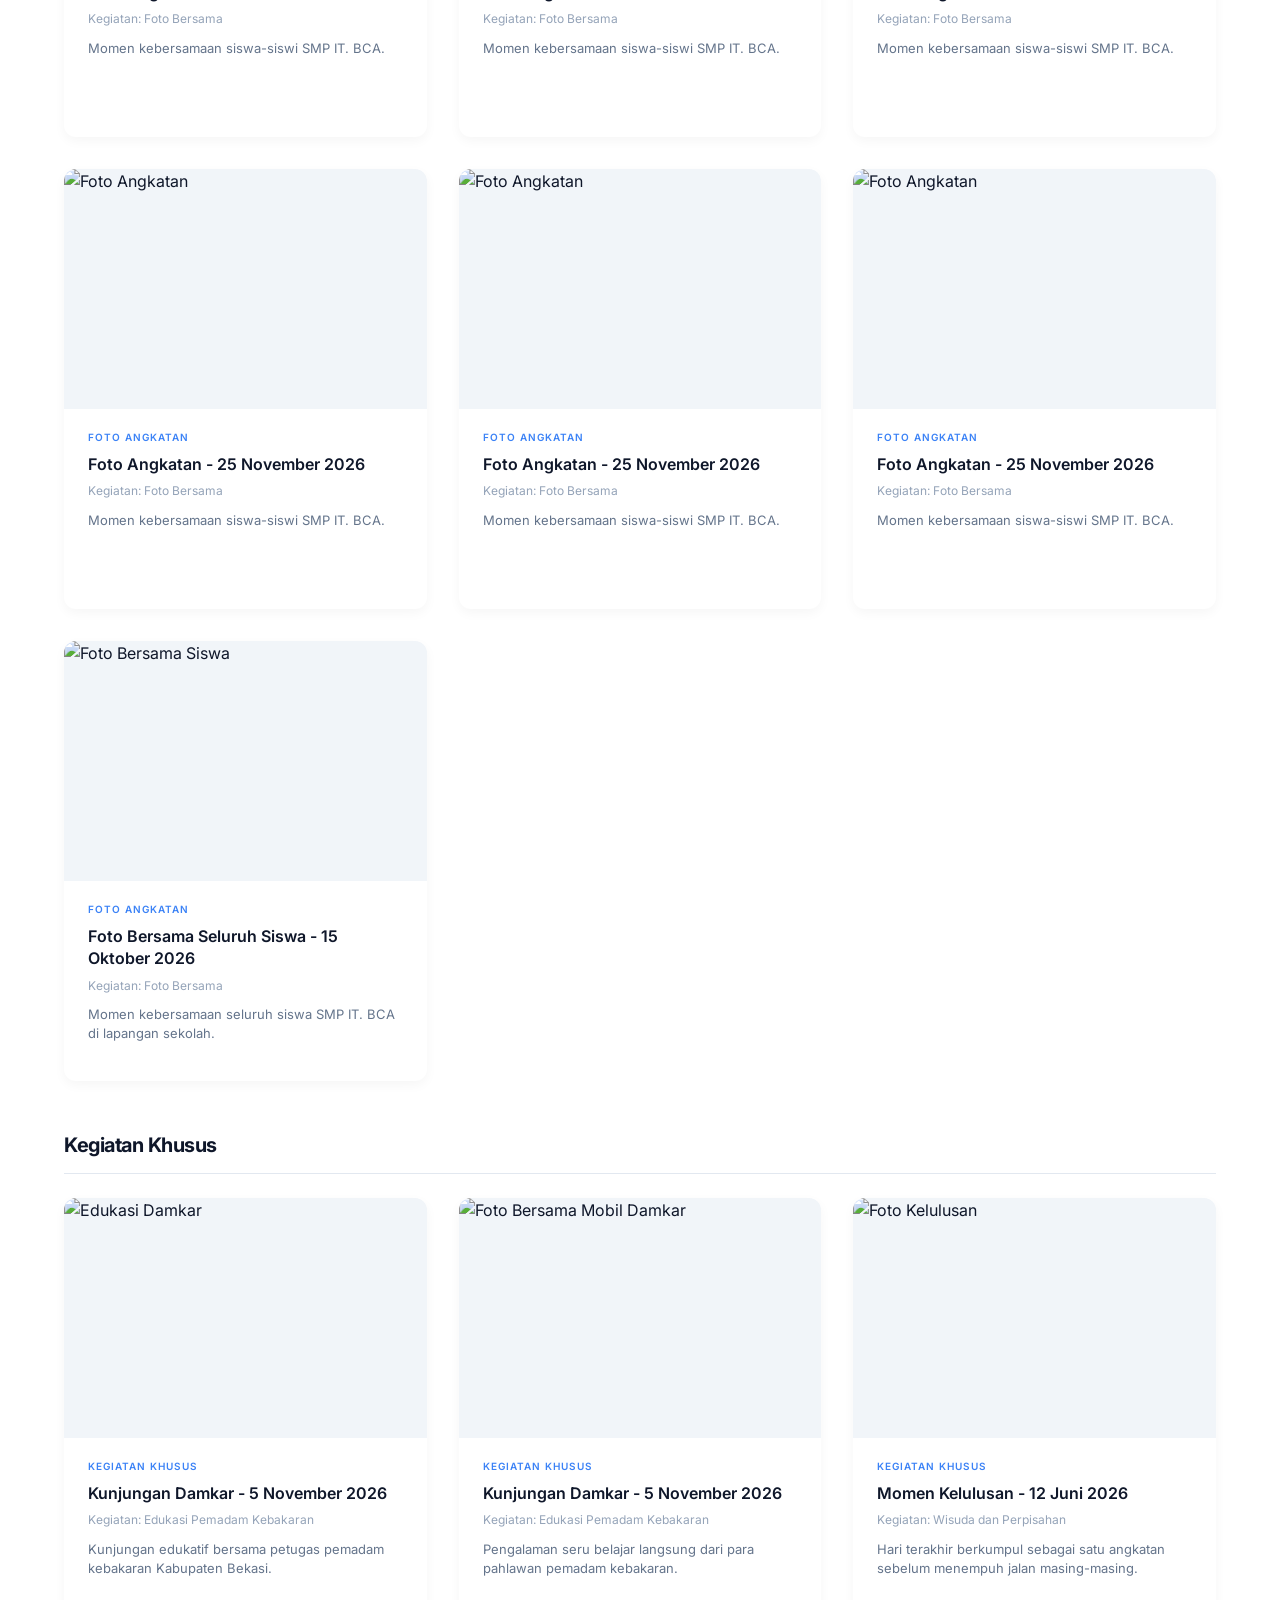
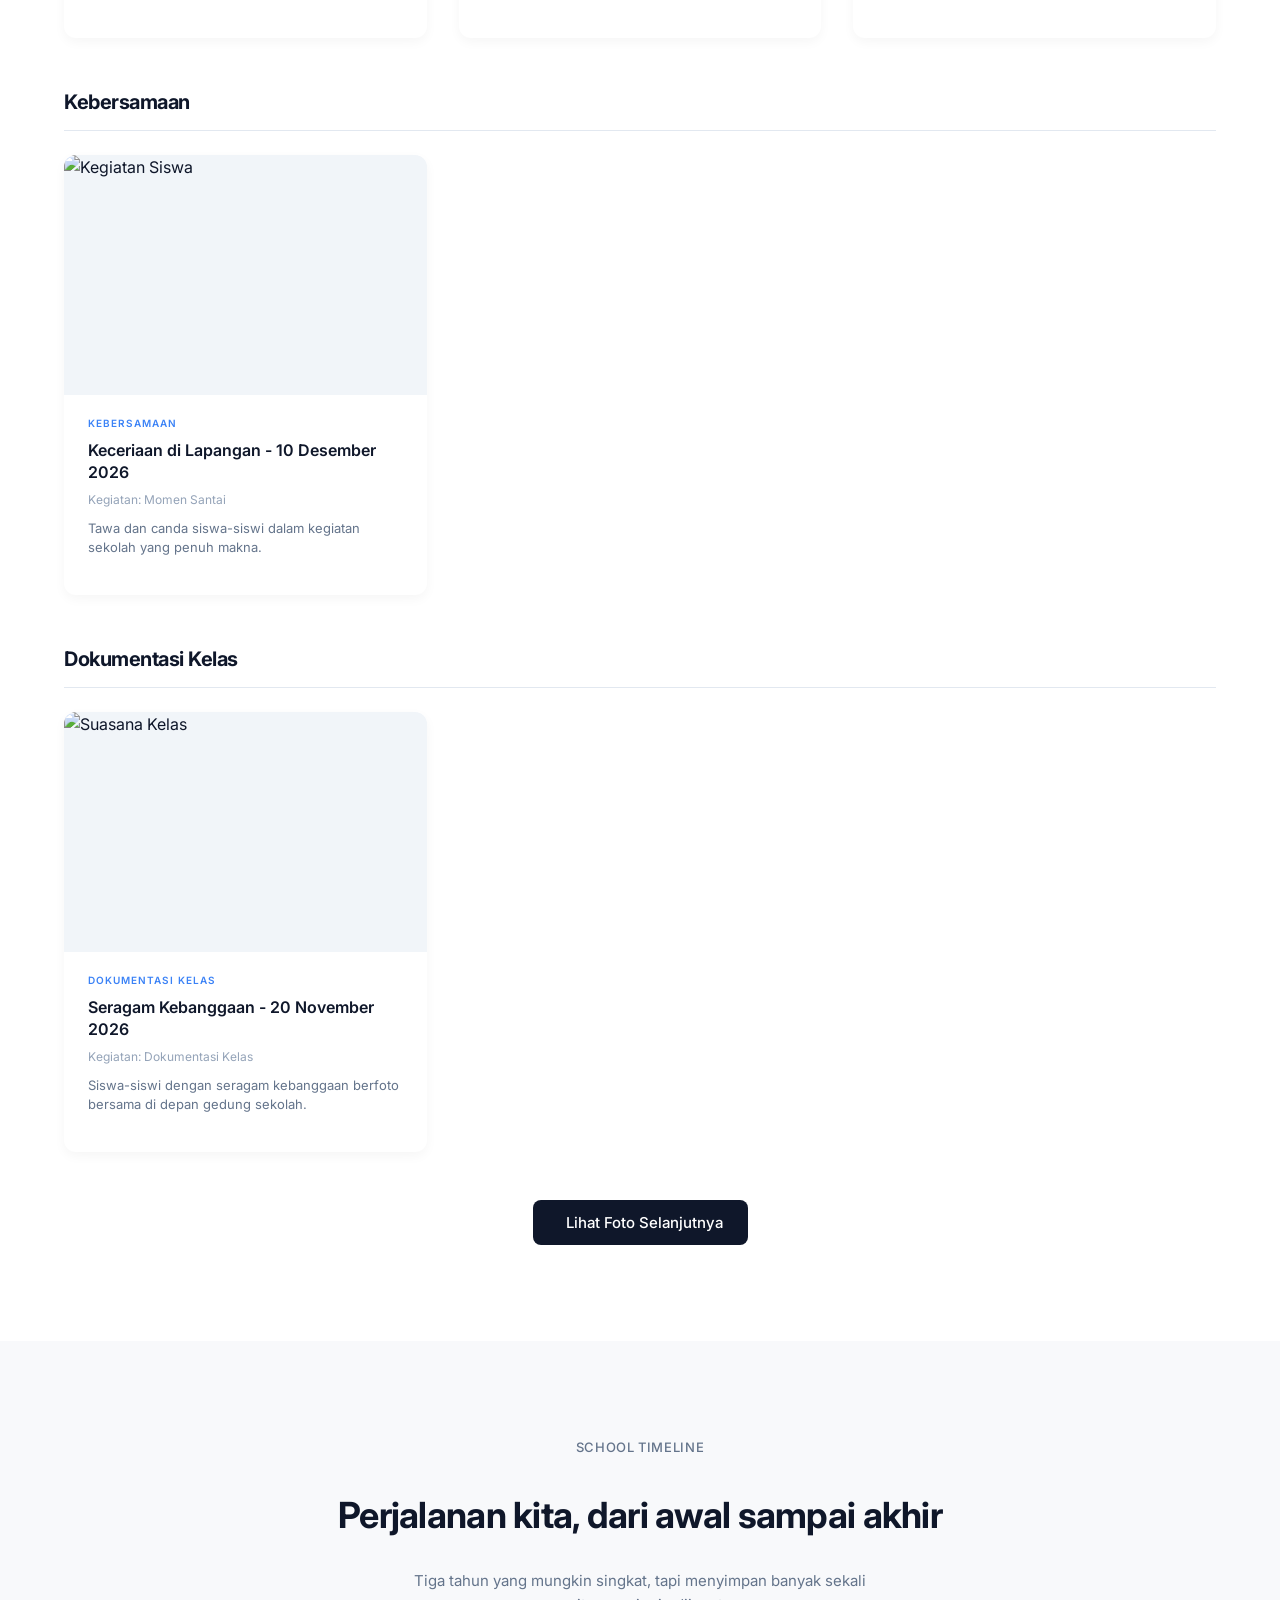
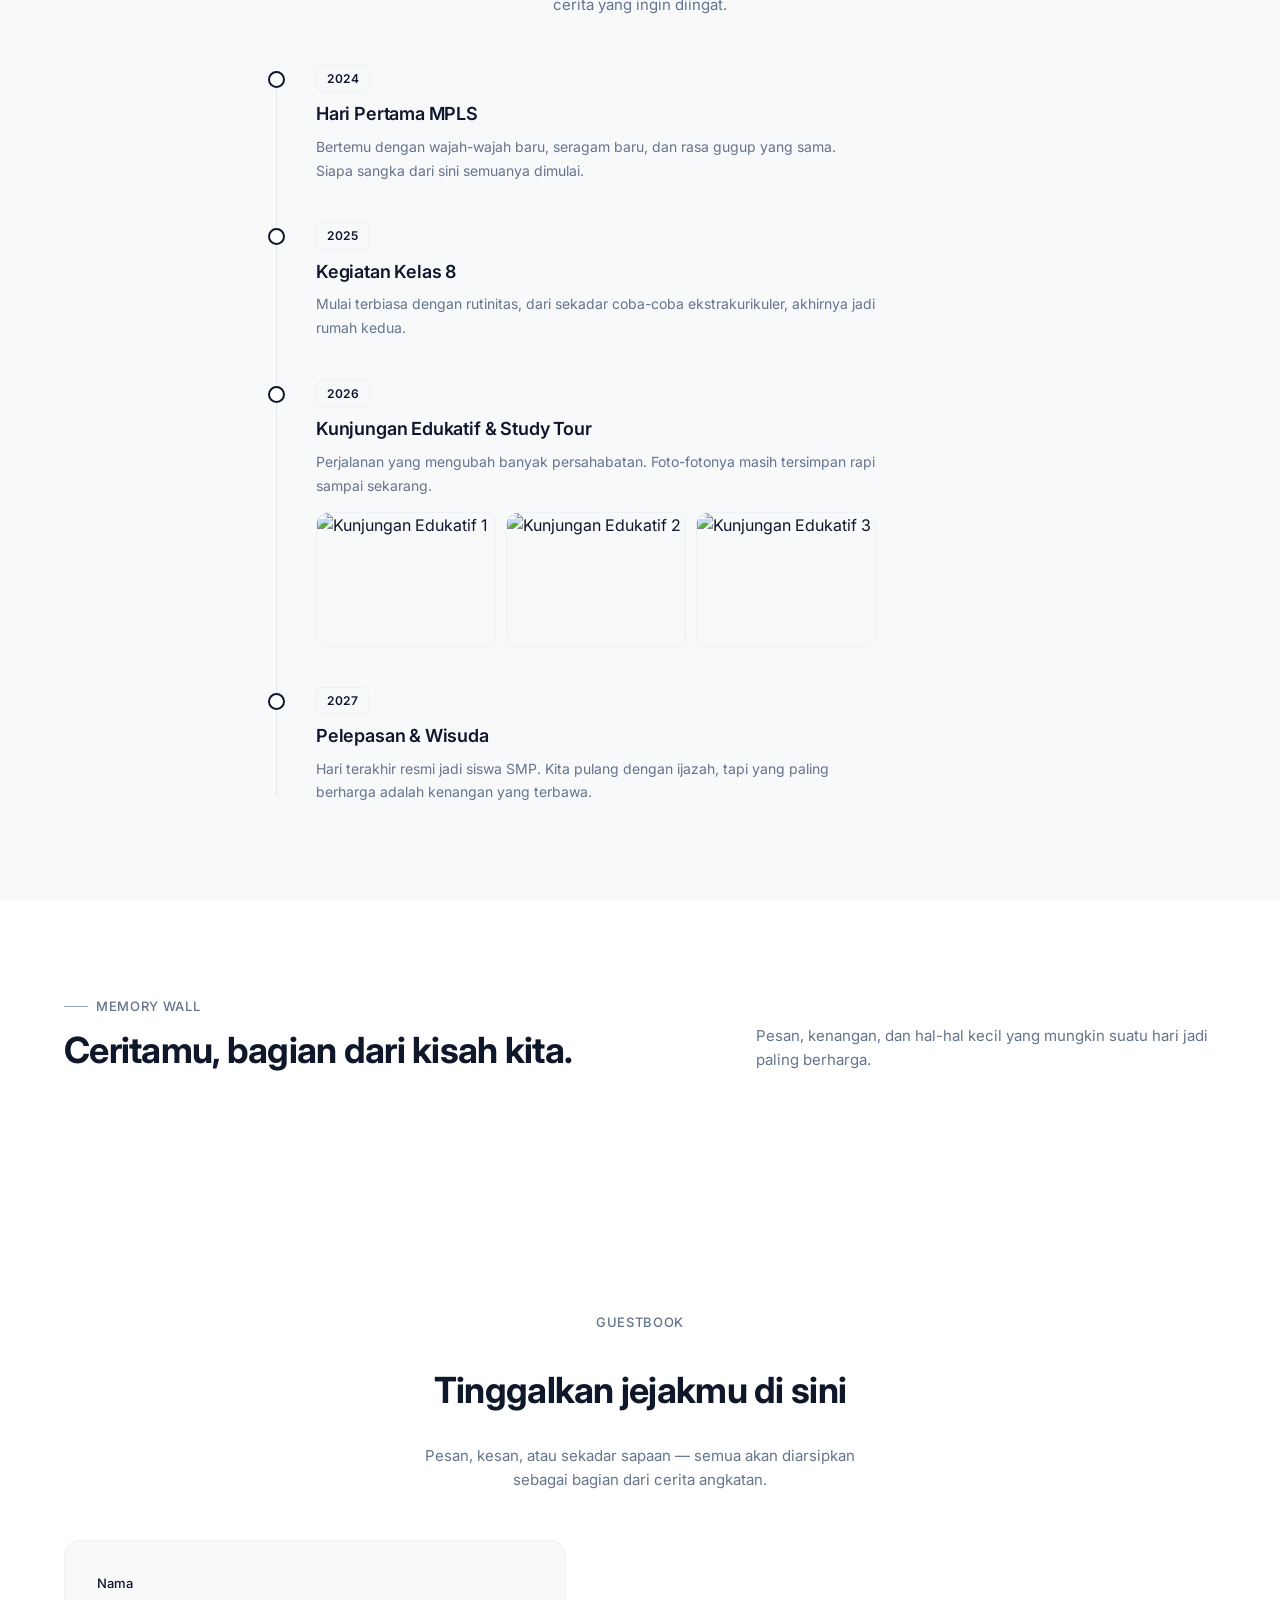
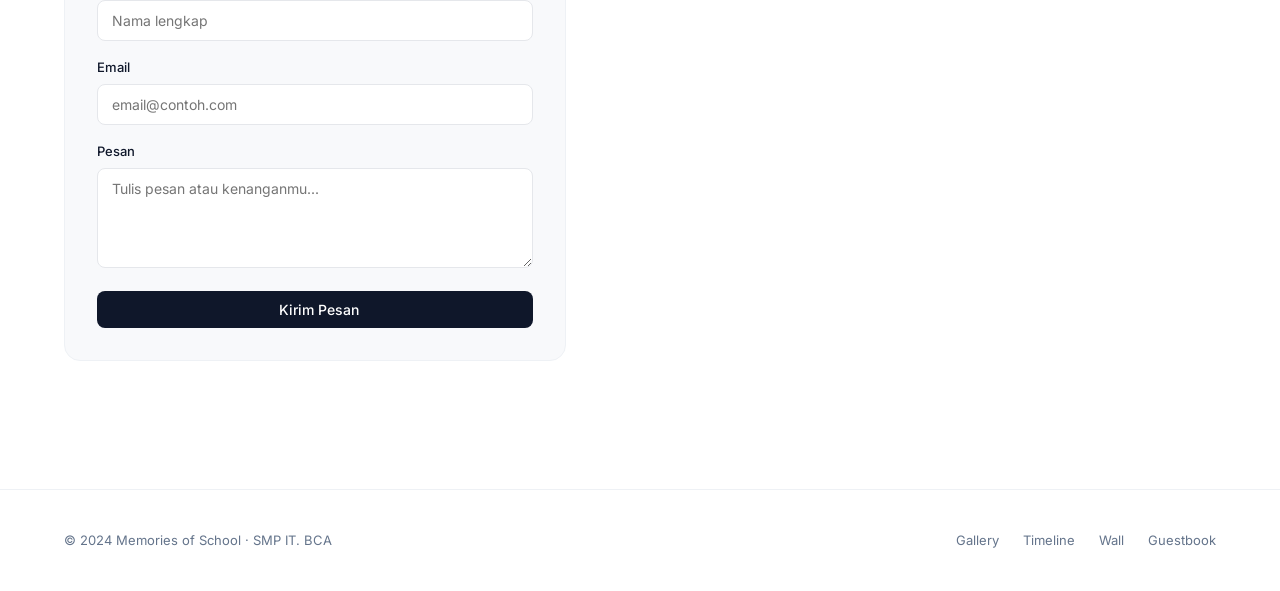
==== commit 2c3bcfb7: "Add files via upload" ====
--- a/index.html
+++ b/index.html
@@ -475,103 +475,95 @@
       <button class="filter" data-filter="kelas">Dokumentasi Kelas</button>
     </div>
 
-    <!-- Indikator jumlah foto dinamis -->
-    <div id="galleryResultCount" style="margin-bottom: 16px; font-size: 14px; color: #64748b;"></div>
-
-    <!-- Wadah Grid Dinamis (Dibaca oleh main.js) -->
-    <div class="gallery" id="galleryGrid"></div>
-
-    <!-- Tampilan jika foto kosong -->
-    <div id="galleryEmpty" hidden style="text-align: center; padding: 40px 20px; background: #f8fafc; border-radius: 12px; border: 1px dashed #cbd5e1; margin-top: 20px;">
-      <i data-lucide="image-off" style="width: 48px; height: 48px; color: #94a3b8; margin-bottom: 16px;"></i>
-      <h3 style="color: #0f172a; font-size: 16px; margin-bottom: 8px; font-weight: 600;">Belum ada foto</h3>
-      <p style="color: #64748b; font-size: 14px;">Jadilah yang pertama mengunggah kenangan!</p>
-    </div>
-
-    <!-- Tombol Load More Dinamis -->
-    <div class="load-more-container" id="loadMoreWrap" hidden>
+    <div class="category-group" data-cat="angkatan">
+      <h3 class="group-title">Foto Angkatan</h3>
+      <div class="gallery" id="galleryGridAngkatan">
+        
+        <article class="gallery-card reveal" data-cat="angkatan">
+          <div class="gallery-media"><img src="https://raw.githubusercontent.com/ZrooPro/SaveDat2/main/uploads/20261125_161316_932_z1b9irbq.jpg" alt="Foto Angkatan" loading="lazy" onclick="openLightbox(this.src)"></div>
+          <div class="gallery-info"><div class="photo-category">Foto Angkatan</div><h3 class="gallery-title">Foto Angkatan - 25 November 2026</h3><div class="gallery-meta">Kegiatan: Foto Bersama</div><p class="gallery-desc">Momen kebersamaan siswa-siswi SMP IT. BCA.</p></div>
+        </article>
+
+        <article class="gallery-card reveal" data-cat="angkatan">
+          <div class="gallery-media"><img src="https://raw.githubusercontent.com/ZrooPro/SaveDat2/main/uploads/20261125_161321_179_rw76cn85.jpg" alt="Foto Angkatan" loading="lazy" onclick="openLightbox(this.src)"></div>
+          <div class="gallery-info"><div class="photo-category">Foto Angkatan</div><h3 class="gallery-title">Foto Angkatan - 25 November 2026</h3><div class="gallery-meta">Kegiatan: Foto Bersama</div><p class="gallery-desc">Momen kebersamaan siswa-siswi SMP IT. BCA.</p></div>
+        </article>
+
+        <article class="gallery-card reveal" data-cat="angkatan">
+          <div class="gallery-media"><img src="https://raw.githubusercontent.com/ZrooPro/SaveDat2/main/uploads/20261125_161326_405_0aq1sp3o.jpg" alt="Foto Angkatan" loading="lazy" onclick="openLightbox(this.src)"></div>
+          <div class="gallery-info"><div class="photo-category">Foto Angkatan</div><h3 class="gallery-title">Foto Angkatan - 25 November 2026</h3><div class="gallery-meta">Kegiatan: Foto Bersama</div><p class="gallery-desc">Momen kebersamaan siswa-siswi SMP IT. BCA.</p></div>
+        </article>
+
+        <article class="gallery-card reveal" data-cat="angkatan">
+          <div class="gallery-media"><img src="https://raw.githubusercontent.com/ZrooPro/SaveDat2/main/uploads/20261125_161331_958_b3hledem.jpg" alt="Foto Angkatan" loading="lazy" onclick="openLightbox(this.src)"></div>
+          <div class="gallery-info"><div class="photo-category">Foto Angkatan</div><h3 class="gallery-title">Foto Angkatan - 25 November 2026</h3><div class="gallery-meta">Kegiatan: Foto Bersama</div><p class="gallery-desc">Momen kebersamaan siswa-siswi SMP IT. BCA.</p></div>
+        </article>
+
+        <article class="gallery-card reveal" data-cat="angkatan">
+          <div class="gallery-media"><img src="https://raw.githubusercontent.com/ZrooPro/SaveDat2/main/uploads/20261125_161337_397_97i0oxuw.jpg" alt="Foto Angkatan" loading="lazy" onclick="openLightbox(this.src)"></div>
+          <div class="gallery-info"><div class="photo-category">Foto Angkatan</div><h3 class="gallery-title">Foto Angkatan - 25 November 2026</h3><div class="gallery-meta">Kegiatan: Foto Bersama</div><p class="gallery-desc">Momen kebersamaan siswa-siswi SMP IT. BCA.</p></div>
+        </article>
+
+        <article class="gallery-card reveal" data-cat="angkatan">
+          <div class="gallery-media"><img src="https://raw.githubusercontent.com/ZrooPro/SaveDat2/main/uploads/20261125_161342_842_9tv0123o.jpg" alt="Foto Angkatan" loading="lazy" onclick="openLightbox(this.src)"></div>
+          <div class="gallery-info"><div class="photo-category">Foto Angkatan</div><h3 class="gallery-title">Foto Angkatan - 25 November 2026</h3><div class="gallery-meta">Kegiatan: Foto Bersama</div><p class="gallery-desc">Momen kebersamaan siswa-siswi SMP IT. BCA.</p></div>
+        </article>
+
+        <article class="gallery-card reveal" data-cat="angkatan">
+          <div class="gallery-media"><img src="https://raw.githubusercontent.com/ZrooPro/SaveDat2/main/uploads/20261122_194249_668_9pwv7ybp.jpg" alt="Foto Bersama Siswa" loading="lazy" onclick="openLightbox(this.src)"></div>
+          <div class="gallery-info"><div class="photo-category">Foto Angkatan</div><h3 class="gallery-title">Foto Bersama Seluruh Siswa - 15 Oktober 2026</h3><div class="gallery-meta">Kegiatan: Foto Bersama</div><p class="gallery-desc">Momen kebersamaan seluruh siswa SMP IT. BCA di lapangan sekolah.</p></div>
+        </article>
+      </div>
+    </div>
+
+    <div class="category-group" data-cat="kegiatan">
+      <h3 class="group-title">Kegiatan Khusus</h3>
+      <div class="gallery" id="galleryGridKegiatan">
+        
+        <article class="gallery-card reveal" data-cat="kegiatan">
+          <div class="gallery-media"><img src="https://raw.githubusercontent.com/ZrooPro/SaveDat1/main/uploads/20261124_134805_615_4kym65nd.jpg" alt="Edukasi Damkar" loading="lazy" onclick="openLightbox(this.src)"></div>
+          <div class="gallery-info"><div class="photo-category">Kegiatan Khusus</div><h3 class="gallery-title">Kunjungan Damkar - 5 November 2026</h3><div class="gallery-meta">Kegiatan: Edukasi Pemadam Kebakaran</div><p class="gallery-desc">Kunjungan edukatif bersama petugas pemadam kebakaran Kabupaten Bekasi.</p></div>
+        </article>
+
+        <article class="gallery-card reveal" data-cat="kegiatan">
+          <div class="gallery-media"><img src="https://raw.githubusercontent.com/ZrooPro/SaveDat1/main/uploads/20261122_194959_030_mirmowa0.jpg" alt="Foto Bersama Mobil Damkar" loading="lazy" onclick="openLightbox(this.src)"></div>
+          <div class="gallery-info"><div class="photo-category">Kegiatan Khusus</div><h3 class="gallery-title">Kunjungan Damkar - 5 November 2026</h3><div class="gallery-meta">Kegiatan: Edukasi Pemadam Kebakaran</div><p class="gallery-desc">Pengalaman seru belajar langsung dari para pahlawan pemadam kebakaran.</p></div>
+        </article>
+
+        <article class="gallery-card reveal" data-cat="kegiatan">
+          <div class="gallery-media"><img src="https://raw.githubusercontent.com/ZrooPro/SaveDat2/main/uploads/20261124_134325_930_6yfvwbrp.jpg" alt="Foto Kelulusan" loading="lazy" onclick="openLightbox(this.src)"></div>
+          <div class="gallery-info"><div class="photo-category">Kegiatan Khusus</div><h3 class="gallery-title">Momen Kelulusan - 12 Juni 2026</h3><div class="gallery-meta">Kegiatan: Wisuda dan Perpisahan</div><p class="gallery-desc">Hari terakhir berkumpul sebagai satu angkatan sebelum menempuh jalan masing-masing.</p></div>
+        </article>
+      </div>
+    </div>
+
+    <div class="category-group" data-cat="kebersamaan">
+      <h3 class="group-title">Kebersamaan</h3>
+      <div class="gallery" id="galleryGridKebersamaan">
+        
+        <article class="gallery-card reveal" data-cat="kebersamaan">
+          <div class="gallery-media"><img src="https://raw.githubusercontent.com/ZrooPro/SaveDat2/main/uploads/20261122_194928_029_rj6th6h8.jpg" alt="Kegiatan Siswa" loading="lazy" onclick="openLightbox(this.src)"></div>
+          <div class="gallery-info"><div class="photo-category">Kebersamaan</div><h3 class="gallery-title">Keceriaan di Lapangan - 10 Desember 2026</h3><div class="gallery-meta">Kegiatan: Momen Santai</div><p class="gallery-desc">Tawa dan canda siswa-siswi dalam kegiatan sekolah yang penuh makna.</p></div>
+        </article>
+      </div>
+    </div>
+
+    <div class="category-group" data-cat="kelas">
+      <h3 class="group-title">Dokumentasi Kelas</h3>
+      <div class="gallery" id="galleryGridKelas">
+        
+        <article class="gallery-card reveal" data-cat="kelas">
+          <div class="gallery-media"><img src="https://raw.githubusercontent.com/ZrooPro/SaveDat1/main/uploads/20261122_194830_069_2pvwnge6.jpg" alt="Suasana Kelas" loading="lazy" onclick="openLightbox(this.src)"></div>
+          <div class="gallery-info"><div class="photo-category">Dokumentasi Kelas</div><h3 class="gallery-title">Seragam Kebanggaan - 20 November 2026</h3><div class="gallery-meta">Kegiatan: Dokumentasi Kelas</div><p class="gallery-desc">Siswa-siswi dengan seragam kebanggaan berfoto bersama di depan gedung sekolah.</p></div>
+        </article>
+      </div>
+    </div>
+
+    <div class="load-more-container">
       <button class="btn btn-primary" id="loadMoreBtn" style="padding: 12px 24px; font-size: 15px;">
         <i data-lucide="chevron-down"></i> Lihat Foto Selanjutnya
       </button>
     </div>
-
-    <!-- ========================================================= -->
-    <!-- KODE STATIS FOTO ANDA TETAP DISIMPAN DI SINI (DISEMBUNYIKAN) -->
-    <!-- ========================================================= -->
-    <div style="display: none;" id="staticGalleryFallback">
-      <div class="category-group" data-cat="angkatan">
-        <h3 class="group-title">Foto Angkatan</h3>
-        <div class="gallery" id="galleryGridAngkatan">
-          <article class="gallery-card reveal" data-cat="angkatan">
-            <div class="gallery-media"><img src="https://raw.githubusercontent.com/ZrooPro/SaveDat2/main/uploads/20261125_161316_932_z1b9irbq.jpg" alt="Foto Angkatan" loading="lazy" onclick="openLightbox(this.src)"></div>
-            <div class="gallery-info"><div class="photo-category">Foto Angkatan</div><h3 class="gallery-title">Foto Angkatan - 25 November 2026</h3><div class="gallery-meta">Kegiatan: Foto Bersama</div><p class="gallery-desc">Momen kebersamaan siswa-siswi SMP IT. BCA.</p></div>
-          </article>
-          <article class="gallery-card reveal" data-cat="angkatan">
-            <div class="gallery-media"><img src="https://raw.githubusercontent.com/ZrooPro/SaveDat2/main/uploads/20261125_161321_179_rw76cn85.jpg" alt="Foto Angkatan" loading="lazy" onclick="openLightbox(this.src)"></div>
-            <div class="gallery-info"><div class="photo-category">Foto Angkatan</div><h3 class="gallery-title">Foto Angkatan - 25 November 2026</h3><div class="gallery-meta">Kegiatan: Foto Bersama</div><p class="gallery-desc">Momen kebersamaan siswa-siswi SMP IT. BCA.</p></div>
-          </article>
-          <article class="gallery-card reveal" data-cat="angkatan">
-            <div class="gallery-media"><img src="https://raw.githubusercontent.com/ZrooPro/SaveDat2/main/uploads/20261125_161326_405_0aq1sp3o.jpg" alt="Foto Angkatan" loading="lazy" onclick="openLightbox(this.src)"></div>
-            <div class="gallery-info"><div class="photo-category">Foto Angkatan</div><h3 class="gallery-title">Foto Angkatan - 25 November 2026</h3><div class="gallery-meta">Kegiatan: Foto Bersama</div><p class="gallery-desc">Momen kebersamaan siswa-siswi SMP IT. BCA.</p></div>
-          </article>
-          <article class="gallery-card reveal" data-cat="angkatan">
-            <div class="gallery-media"><img src="https://raw.githubusercontent.com/ZrooPro/SaveDat2/main/uploads/20261125_161331_958_b3hledem.jpg" alt="Foto Angkatan" loading="lazy" onclick="openLightbox(this.src)"></div>
-            <div class="gallery-info"><div class="photo-category">Foto Angkatan</div><h3 class="gallery-title">Foto Angkatan - 25 November 2026</h3><div class="gallery-meta">Kegiatan: Foto Bersama</div><p class="gallery-desc">Momen kebersamaan siswa-siswi SMP IT. BCA.</p></div>
-          </article>
-          <article class="gallery-card reveal" data-cat="angkatan">
-            <div class="gallery-media"><img src="https://raw.githubusercontent.com/ZrooPro/SaveDat2/main/uploads/20261125_161337_397_97i0oxuw.jpg" alt="Foto Angkatan" loading="lazy" onclick="openLightbox(this.src)"></div>
-            <div class="gallery-info"><div class="photo-category">Foto Angkatan</div><h3 class="gallery-title">Foto Angkatan - 25 November 2026</h3><div class="gallery-meta">Kegiatan: Foto Bersama</div><p class="gallery-desc">Momen kebersamaan siswa-siswi SMP IT. BCA.</p></div>
-          </article>
-          <article class="gallery-card reveal" data-cat="angkatan">
-            <div class="gallery-media"><img src="https://raw.githubusercontent.com/ZrooPro/SaveDat2/main/uploads/20261125_161342_842_9tv0123o.jpg" alt="Foto Angkatan" loading="lazy" onclick="openLightbox(this.src)"></div>
-            <div class="gallery-info"><div class="photo-category">Foto Angkatan</div><h3 class="gallery-title">Foto Angkatan - 25 November 2026</h3><div class="gallery-meta">Kegiatan: Foto Bersama</div><p class="gallery-desc">Momen kebersamaan siswa-siswi SMP IT. BCA.</p></div>
-          </article>
-          <article class="gallery-card reveal" data-cat="angkatan">
-            <div class="gallery-media"><img src="https://raw.githubusercontent.com/ZrooPro/SaveDat2/main/uploads/20261122_194249_668_9pwv7ybp.jpg" alt="Foto Bersama Siswa" loading="lazy" onclick="openLightbox(this.src)"></div>
-            <div class="gallery-info"><div class="photo-category">Foto Angkatan</div><h3 class="gallery-title">Foto Bersama Seluruh Siswa - 15 Oktober 2026</h3><div class="gallery-meta">Kegiatan: Foto Bersama</div><p class="gallery-desc">Momen kebersamaan seluruh siswa SMP IT. BCA di lapangan sekolah.</p></div>
-          </article>
-        </div>
-      </div>
-
-      <div class="category-group" data-cat="kegiatan">
-        <h3 class="group-title">Kegiatan Khusus</h3>
-        <div class="gallery" id="galleryGridKegiatan">
-          <article class="gallery-card reveal" data-cat="kegiatan">
-            <div class="gallery-media"><img src="https://raw.githubusercontent.com/ZrooPro/SaveDat1/main/uploads/20261124_134805_615_4kym65nd.jpg" alt="Edukasi Damkar" loading="lazy" onclick="openLightbox(this.src)"></div>
-            <div class="gallery-info"><div class="photo-category">Kegiatan Khusus</div><h3 class="gallery-title">Kunjungan Damkar - 5 November 2026</h3><div class="gallery-meta">Kegiatan: Edukasi Pemadam Kebakaran</div><p class="gallery-desc">Kunjungan edukatif bersama petugas pemadam kebakaran Kabupaten Bekasi.</p></div>
-          </article>
-          <article class="gallery-card reveal" data-cat="kegiatan">
-            <div class="gallery-media"><img src="https://raw.githubusercontent.com/ZrooPro/SaveDat1/main/uploads/20261122_194959_030_mirmowa0.jpg" alt="Foto Bersama Mobil Damkar" loading="lazy" onclick="openLightbox(this.src)"></div>
-            <div class="gallery-info"><div class="photo-category">Kegiatan Khusus</div><h3 class="gallery-title">Kunjungan Damkar - 5 November 2026</h3><div class="gallery-meta">Kegiatan: Edukasi Pemadam Kebakaran</div><p class="gallery-desc">Pengalaman seru belajar langsung dari para pahlawan pemadam kebakaran.</p></div>
-          </article>
-          <article class="gallery-card reveal" data-cat="kegiatan">
-            <div class="gallery-media"><img src="https://raw.githubusercontent.com/ZrooPro/SaveDat2/main/uploads/20261124_134325_930_6yfvwbrp.jpg" alt="Foto Kelulusan" loading="lazy" onclick="openLightbox(this.src)"></div>
-            <div class="gallery-info"><div class="photo-category">Kegiatan Khusus</div><h3 class="gallery-title">Momen Kelulusan - 12 Juni 2026</h3><div class="gallery-meta">Kegiatan: Wisuda dan Perpisahan</div><p class="gallery-desc">Hari terakhir berkumpul sebagai satu angkatan sebelum menempuh jalan masing-masing.</p></div>
-          </article>
-        </div>
-      </div>
-
-      <div class="category-group" data-cat="kebersamaan">
-        <h3 class="group-title">Kebersamaan</h3>
-        <div class="gallery" id="galleryGridKebersamaan">
-          <article class="gallery-card reveal" data-cat="kebersamaan">
-            <div class="gallery-media"><img src="https://raw.githubusercontent.com/ZrooPro/SaveDat2/main/uploads/20261122_194928_029_rj6th6h8.jpg" alt="Kegiatan Siswa" loading="lazy" onclick="openLightbox(this.src)"></div>
-            <div class="gallery-info"><div class="photo-category">Kebersamaan</div><h3 class="gallery-title">Keceriaan di Lapangan - 10 Desember 2026</h3><div class="gallery-meta">Kegiatan: Momen Santai</div><p class="gallery-desc">Tawa dan canda siswa-siswi dalam kegiatan sekolah yang penuh makna.</p></div>
-          </article>
-        </div>
-      </div>
-
-      <div class="category-group" data-cat="kelas">
-        <h3 class="group-title">Dokumentasi Kelas</h3>
-        <div class="gallery" id="galleryGridKelas">
-          <article class="gallery-card reveal" data-cat="kelas">
-            <div class="gallery-media"><img src="https://raw.githubusercontent.com/ZrooPro/SaveDat1/main/uploads/20261122_194830_069_2pvwnge6.jpg" alt="Suasana Kelas" loading="lazy" onclick="openLightbox(this.src)"></div>
-            <div class="gallery-info"><div class="photo-category">Dokumentasi Kelas</div><h3 class="gallery-title">Seragam Kebanggaan - 20 November 2026</h3><div class="gallery-meta">Kegiatan: Dokumentasi Kelas</div><p class="gallery-desc">Siswa-siswi dengan seragam kebanggaan berfoto bersama di depan gedung sekolah.</p></div>
-          </article>
-        </div>
-      </div>
-    </div>
-    <!-- ================= AKHIR DARI KODE STATIS ================= -->
 
   </div>
 </section>
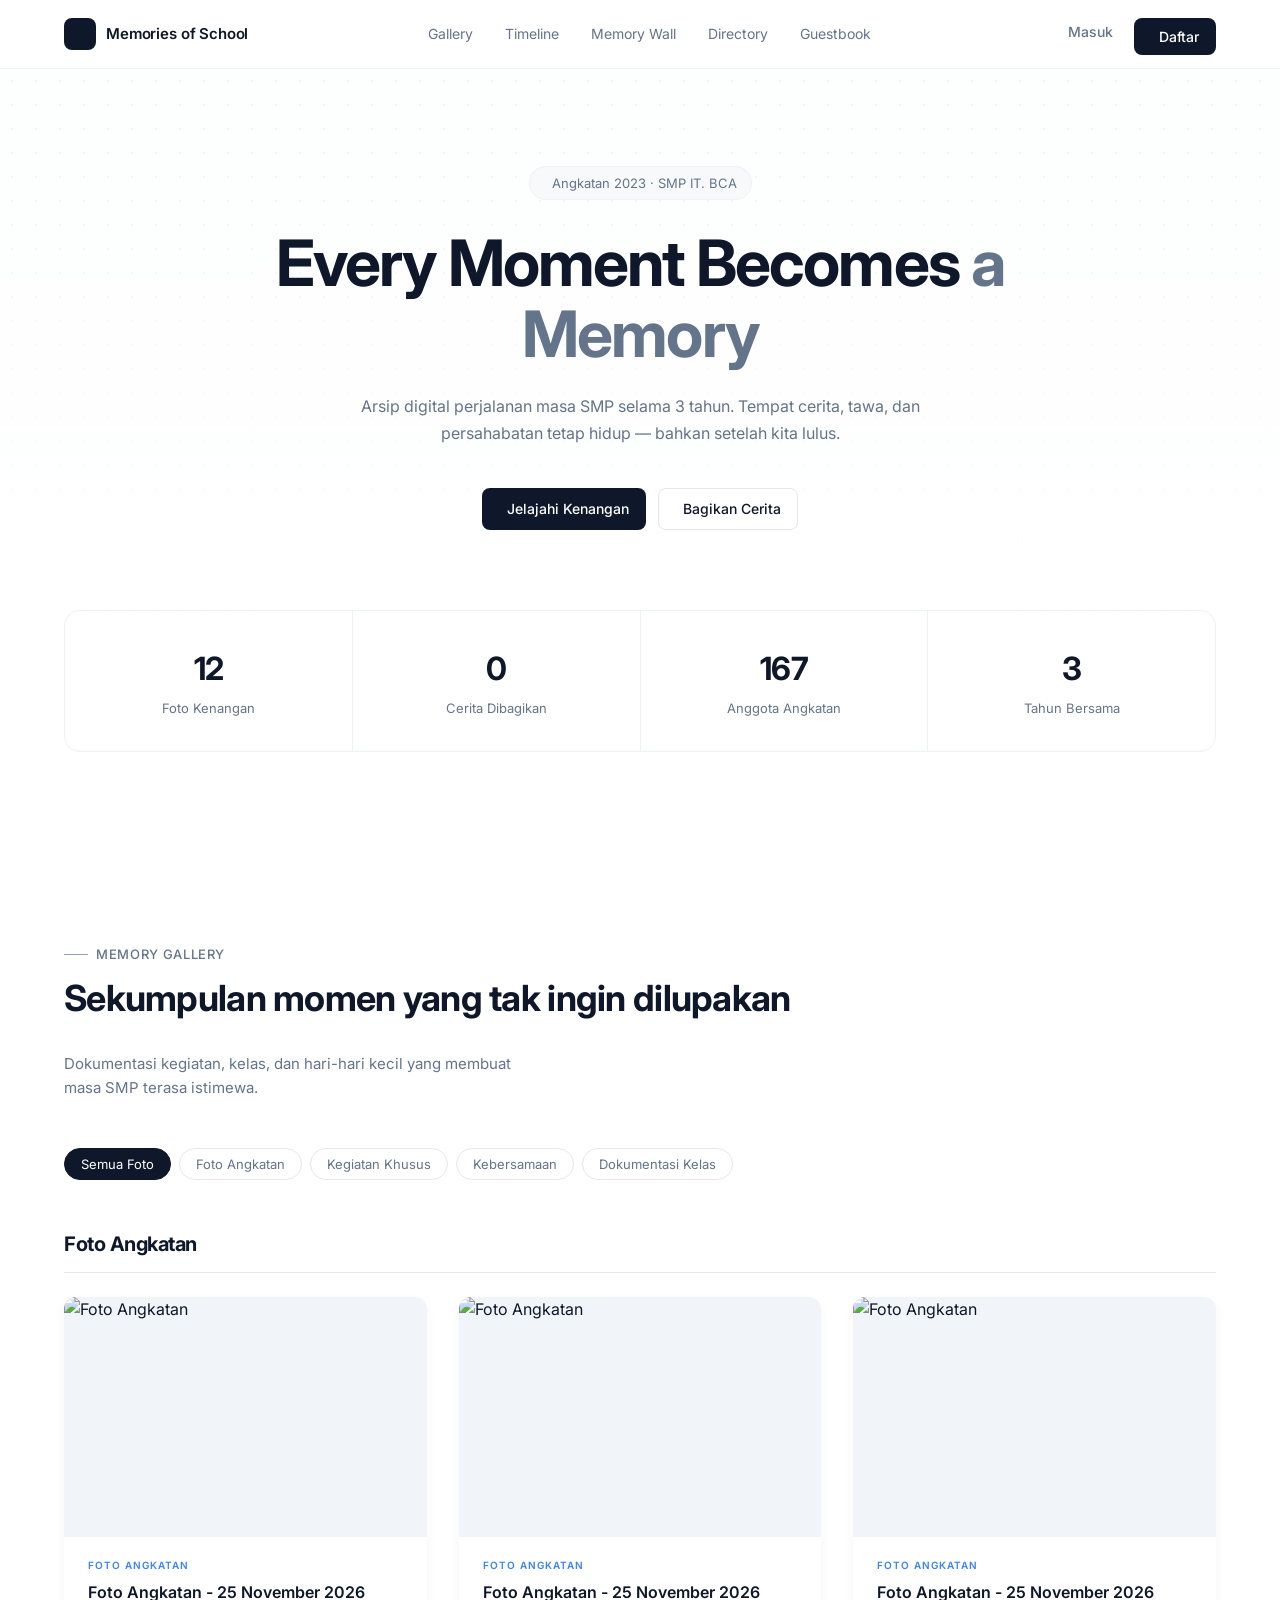
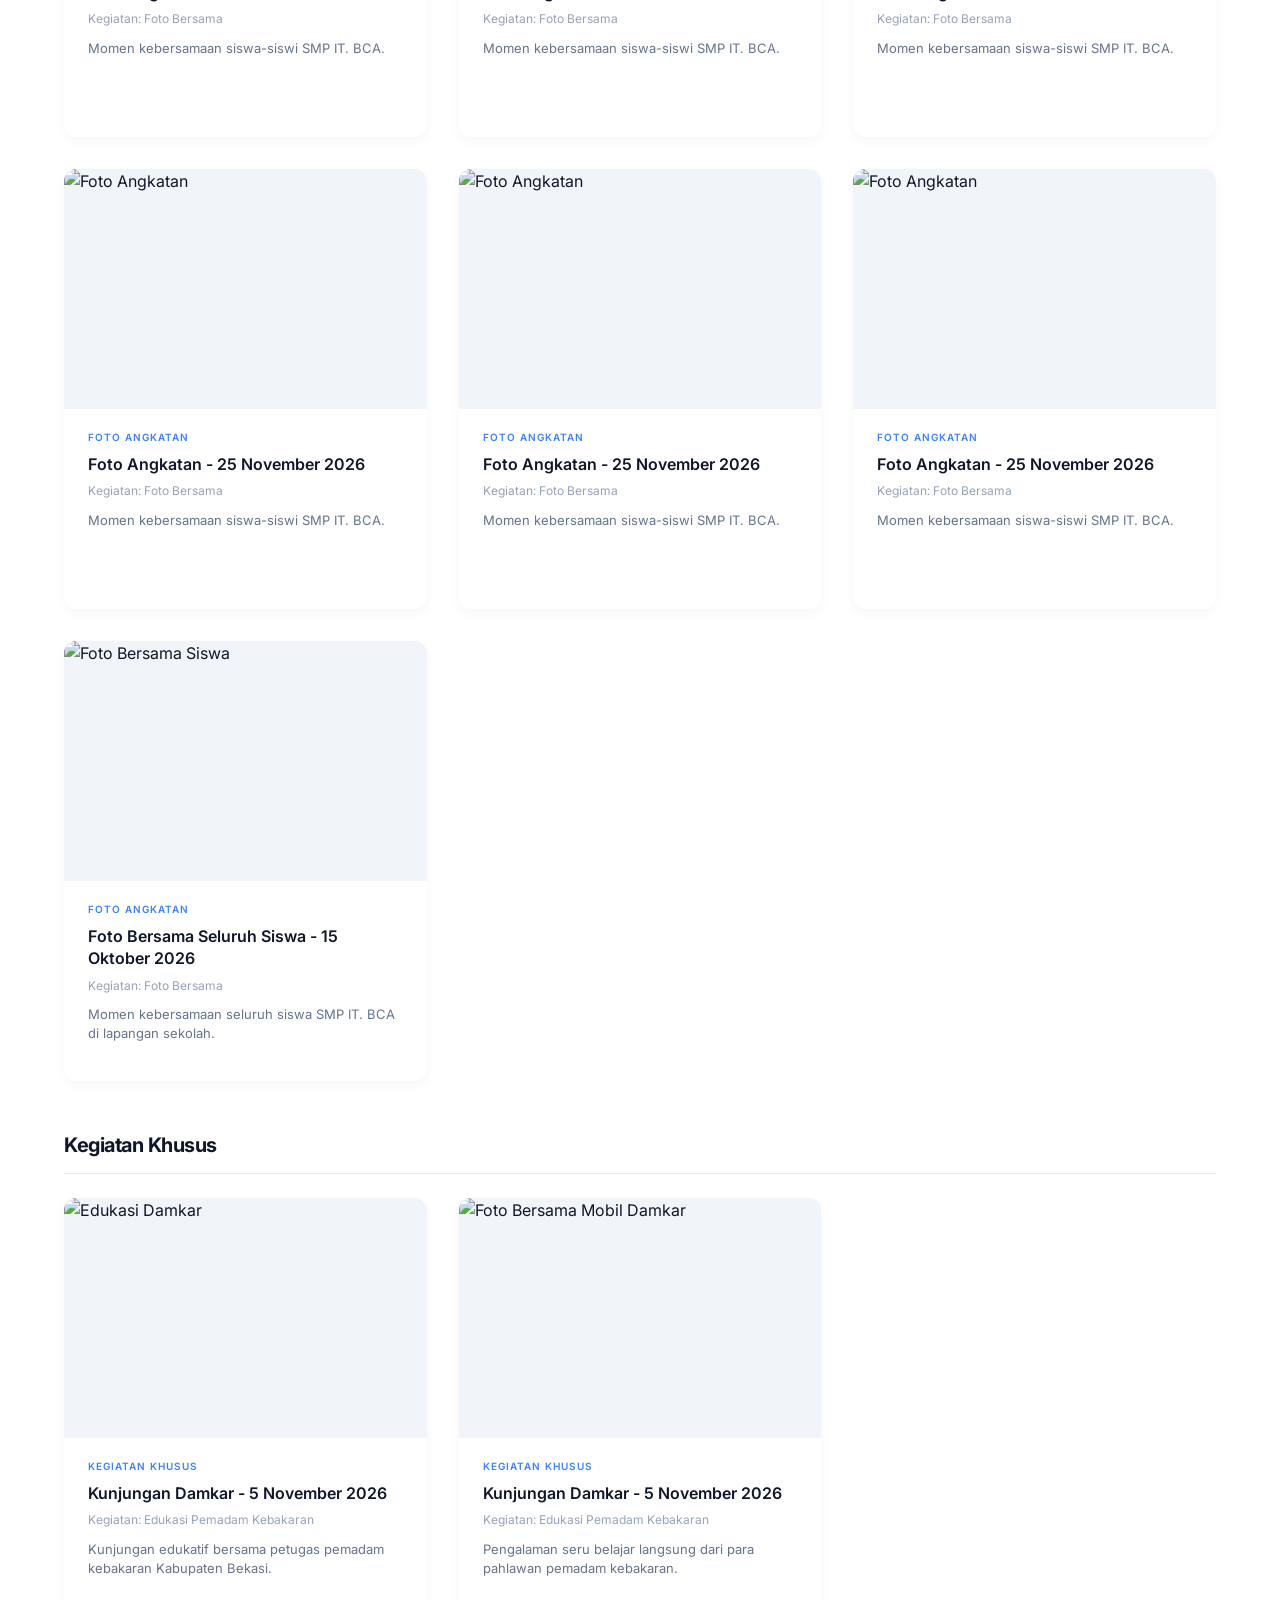
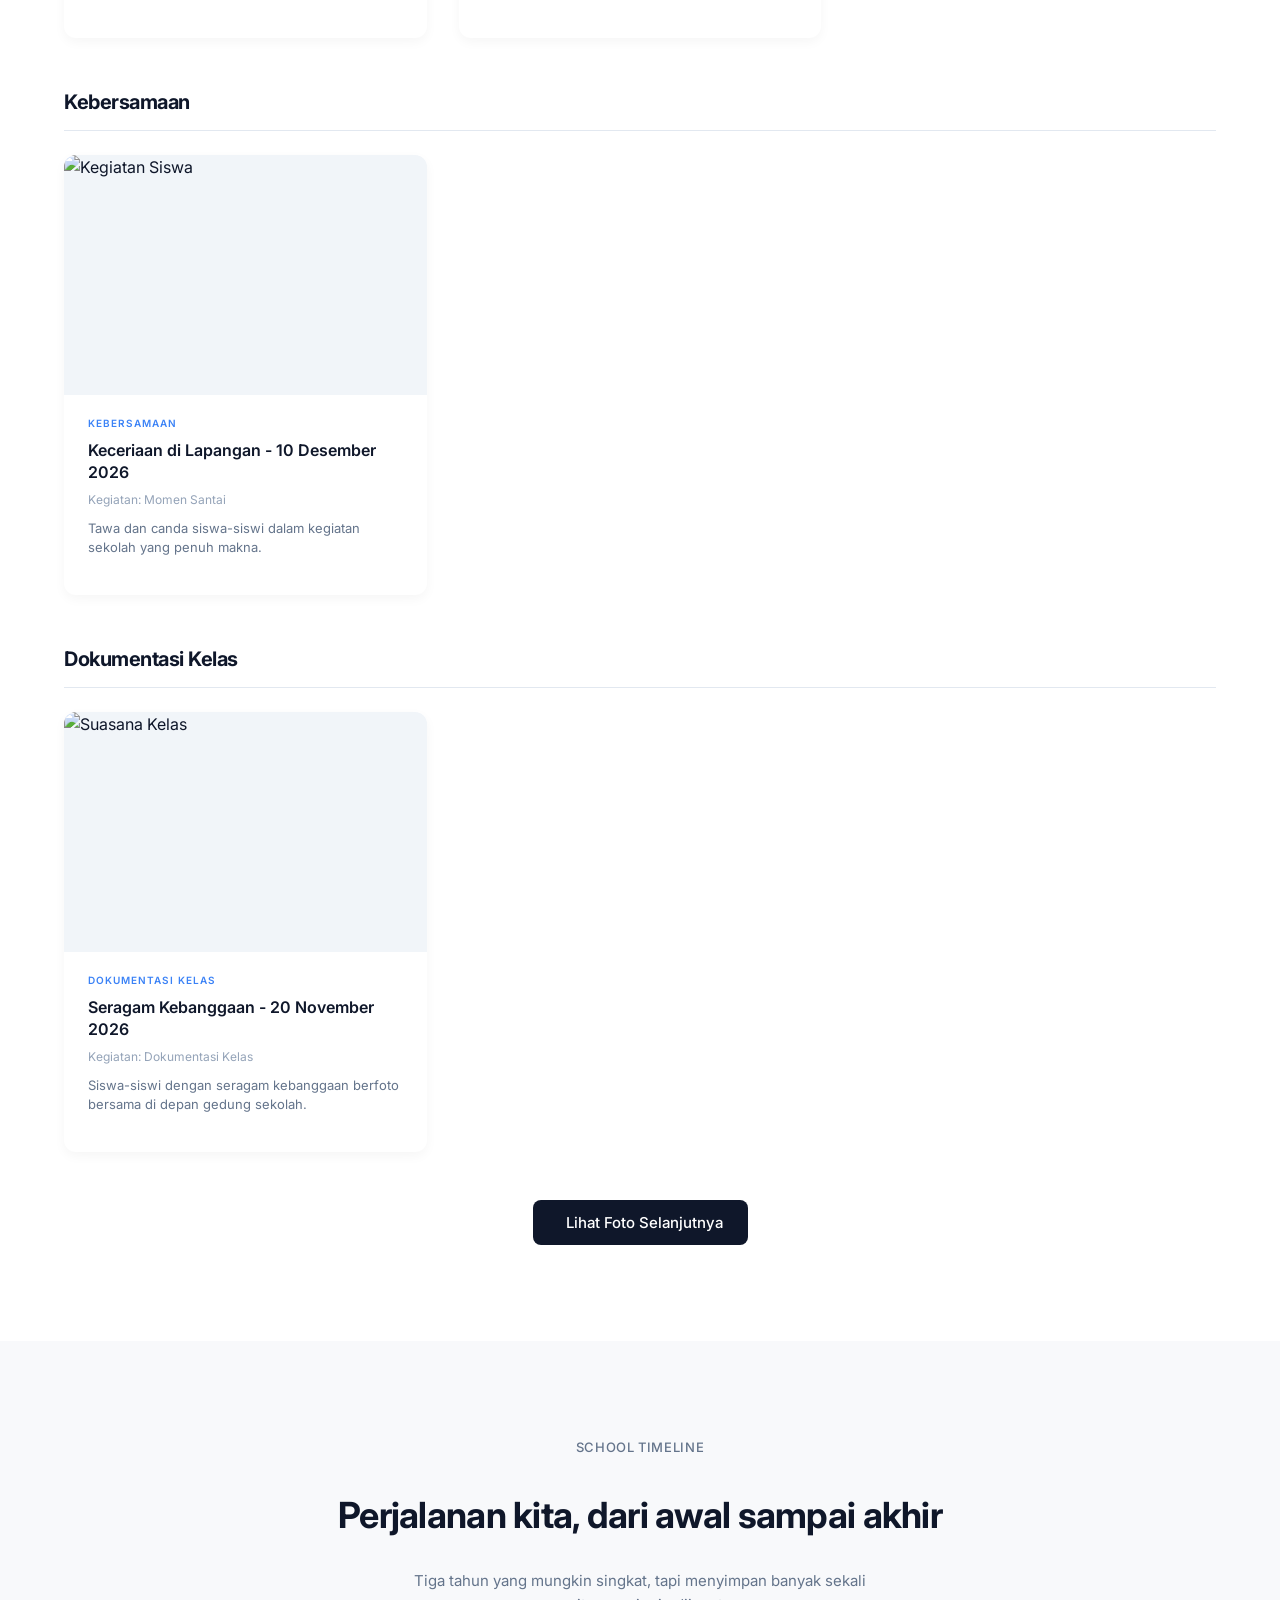
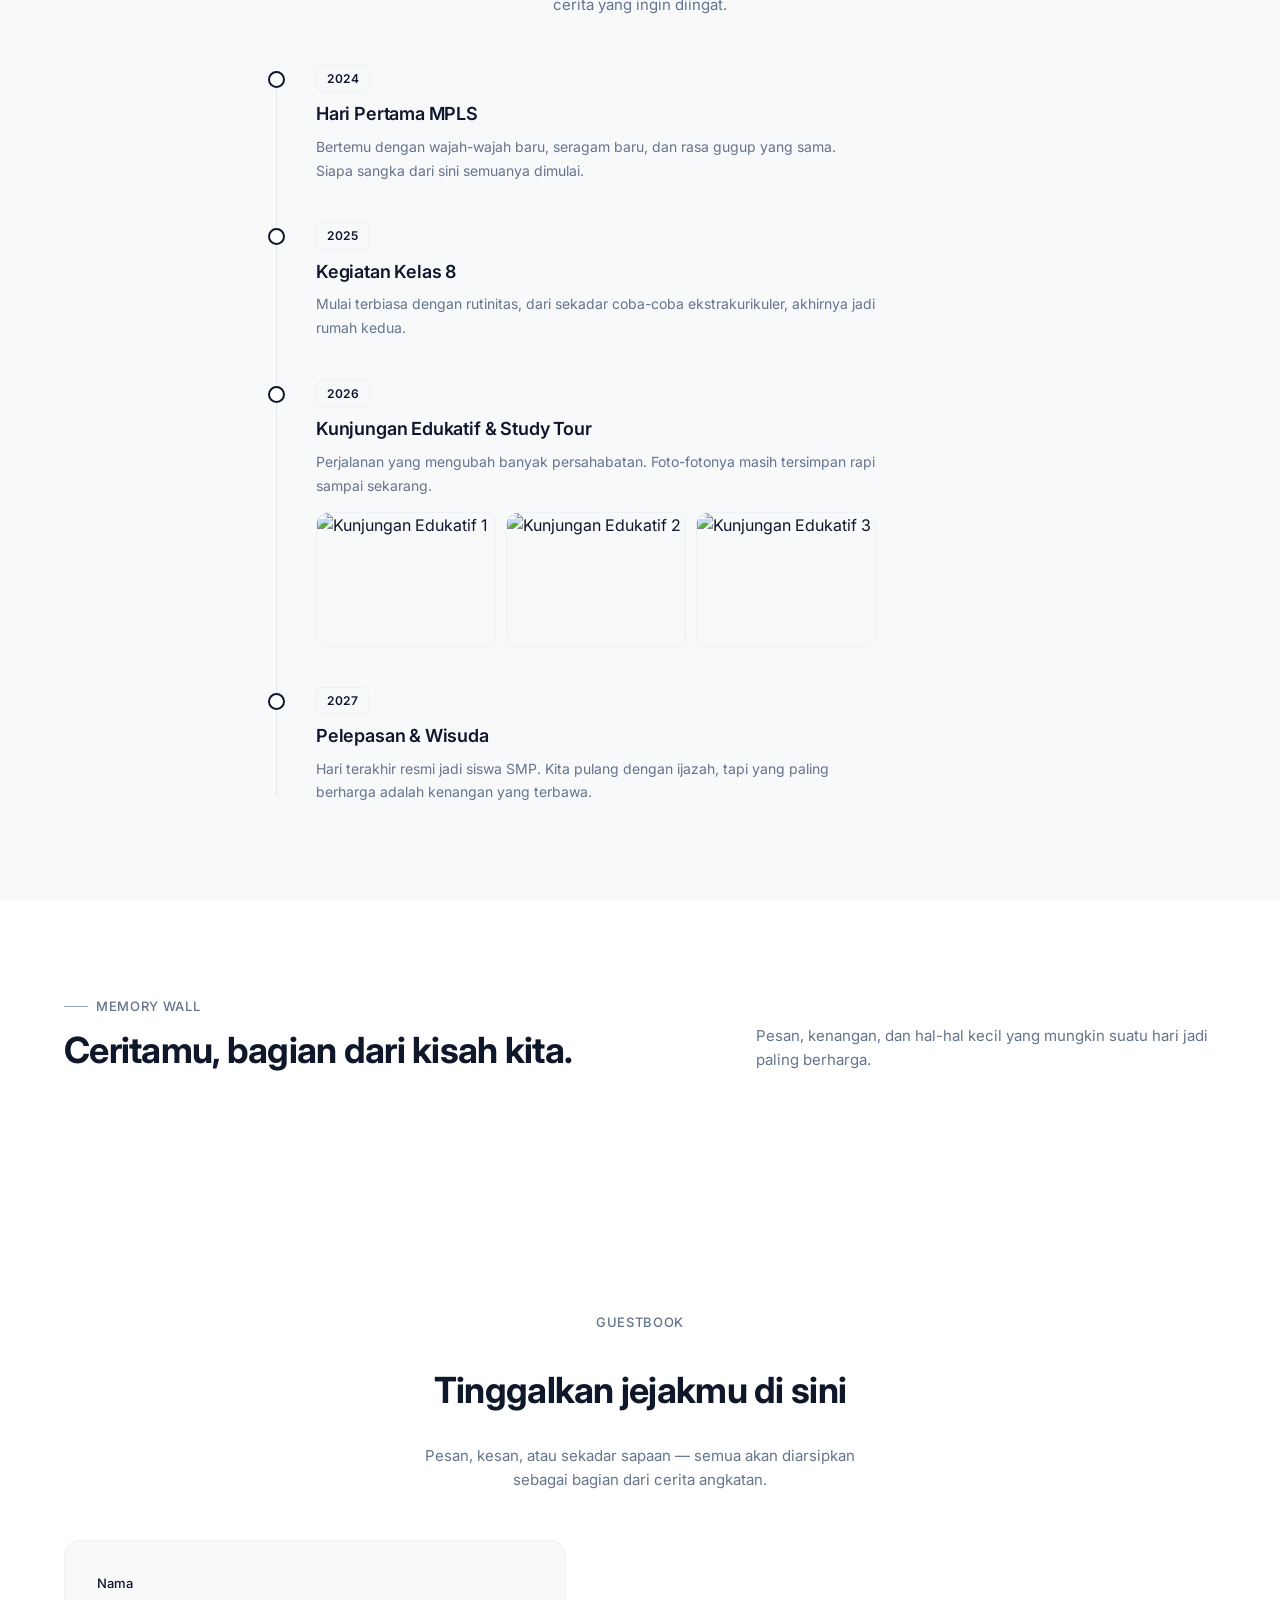
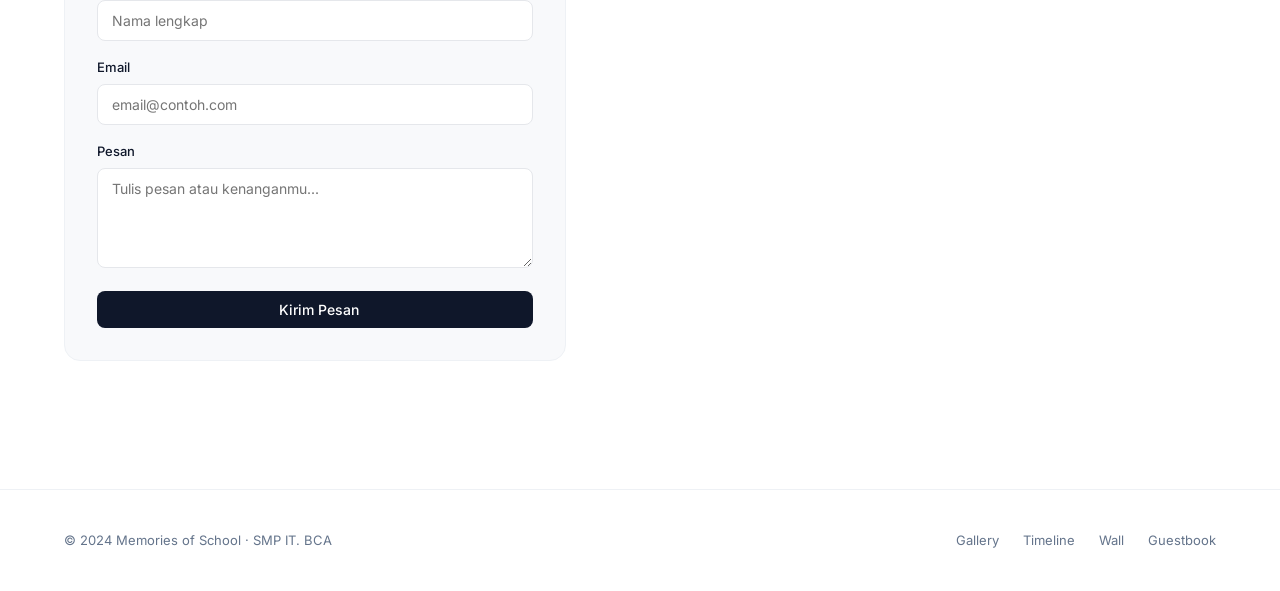
==== commit 1153e84f: "Update index.html" ====
--- a/index.html
+++ b/index.html
@@ -529,11 +529,6 @@
           <div class="gallery-media"><img src="https://raw.githubusercontent.com/ZrooPro/SaveDat1/main/uploads/20261122_194959_030_mirmowa0.jpg" alt="Foto Bersama Mobil Damkar" loading="lazy" onclick="openLightbox(this.src)"></div>
           <div class="gallery-info"><div class="photo-category">Kegiatan Khusus</div><h3 class="gallery-title">Kunjungan Damkar - 5 November 2026</h3><div class="gallery-meta">Kegiatan: Edukasi Pemadam Kebakaran</div><p class="gallery-desc">Pengalaman seru belajar langsung dari para pahlawan pemadam kebakaran.</p></div>
         </article>
-
-        <article class="gallery-card reveal" data-cat="kegiatan">
-          <div class="gallery-media"><img src="https://raw.githubusercontent.com/ZrooPro/SaveDat2/main/uploads/20261124_134325_930_6yfvwbrp.jpg" alt="Foto Kelulusan" loading="lazy" onclick="openLightbox(this.src)"></div>
-          <div class="gallery-info"><div class="photo-category">Kegiatan Khusus</div><h3 class="gallery-title">Momen Kelulusan - 12 Juni 2026</h3><div class="gallery-meta">Kegiatan: Wisuda dan Perpisahan</div><p class="gallery-desc">Hari terakhir berkumpul sebagai satu angkatan sebelum menempuh jalan masing-masing.</p></div>
-        </article>
       </div>
     </div>
 
@@ -795,4 +790,4 @@
 <script src="js/memory-wall.js"></script>
 <script src="js/main.js"></script>
 </body>
-</html>+</html>
